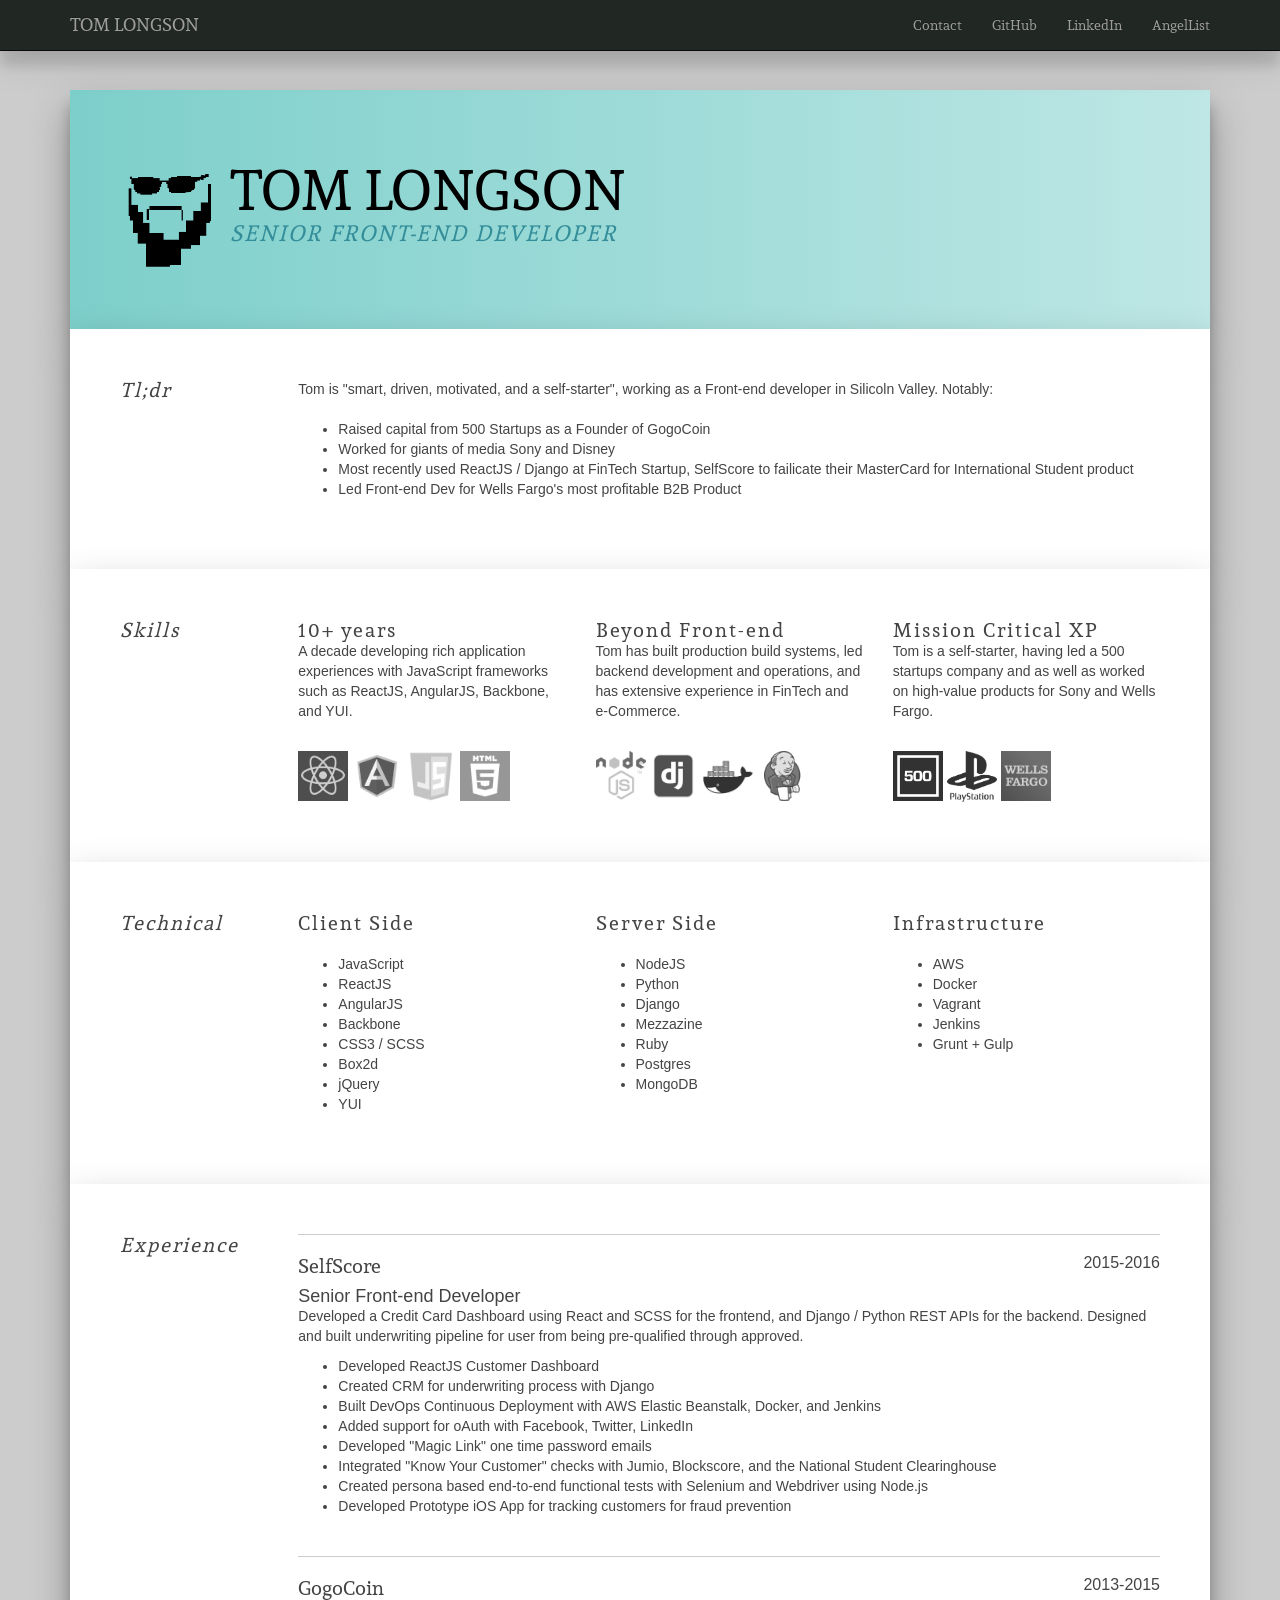
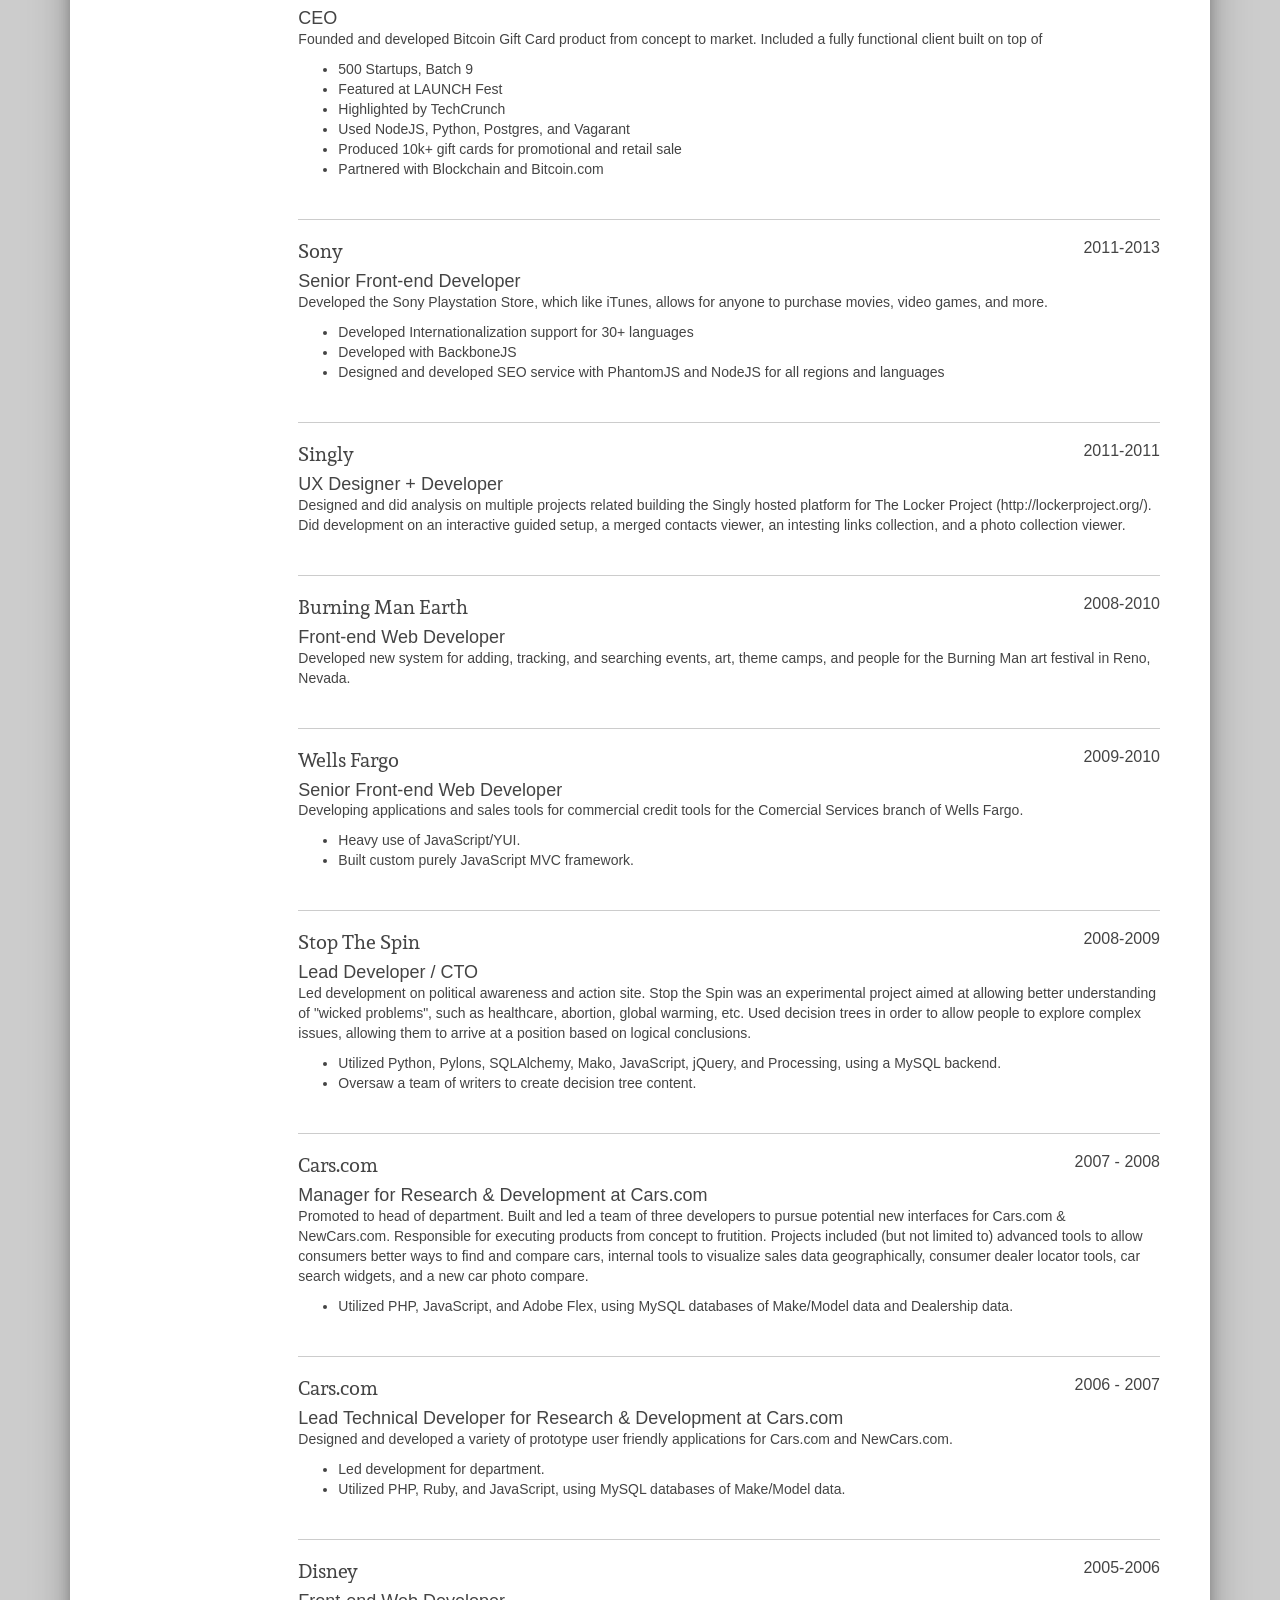
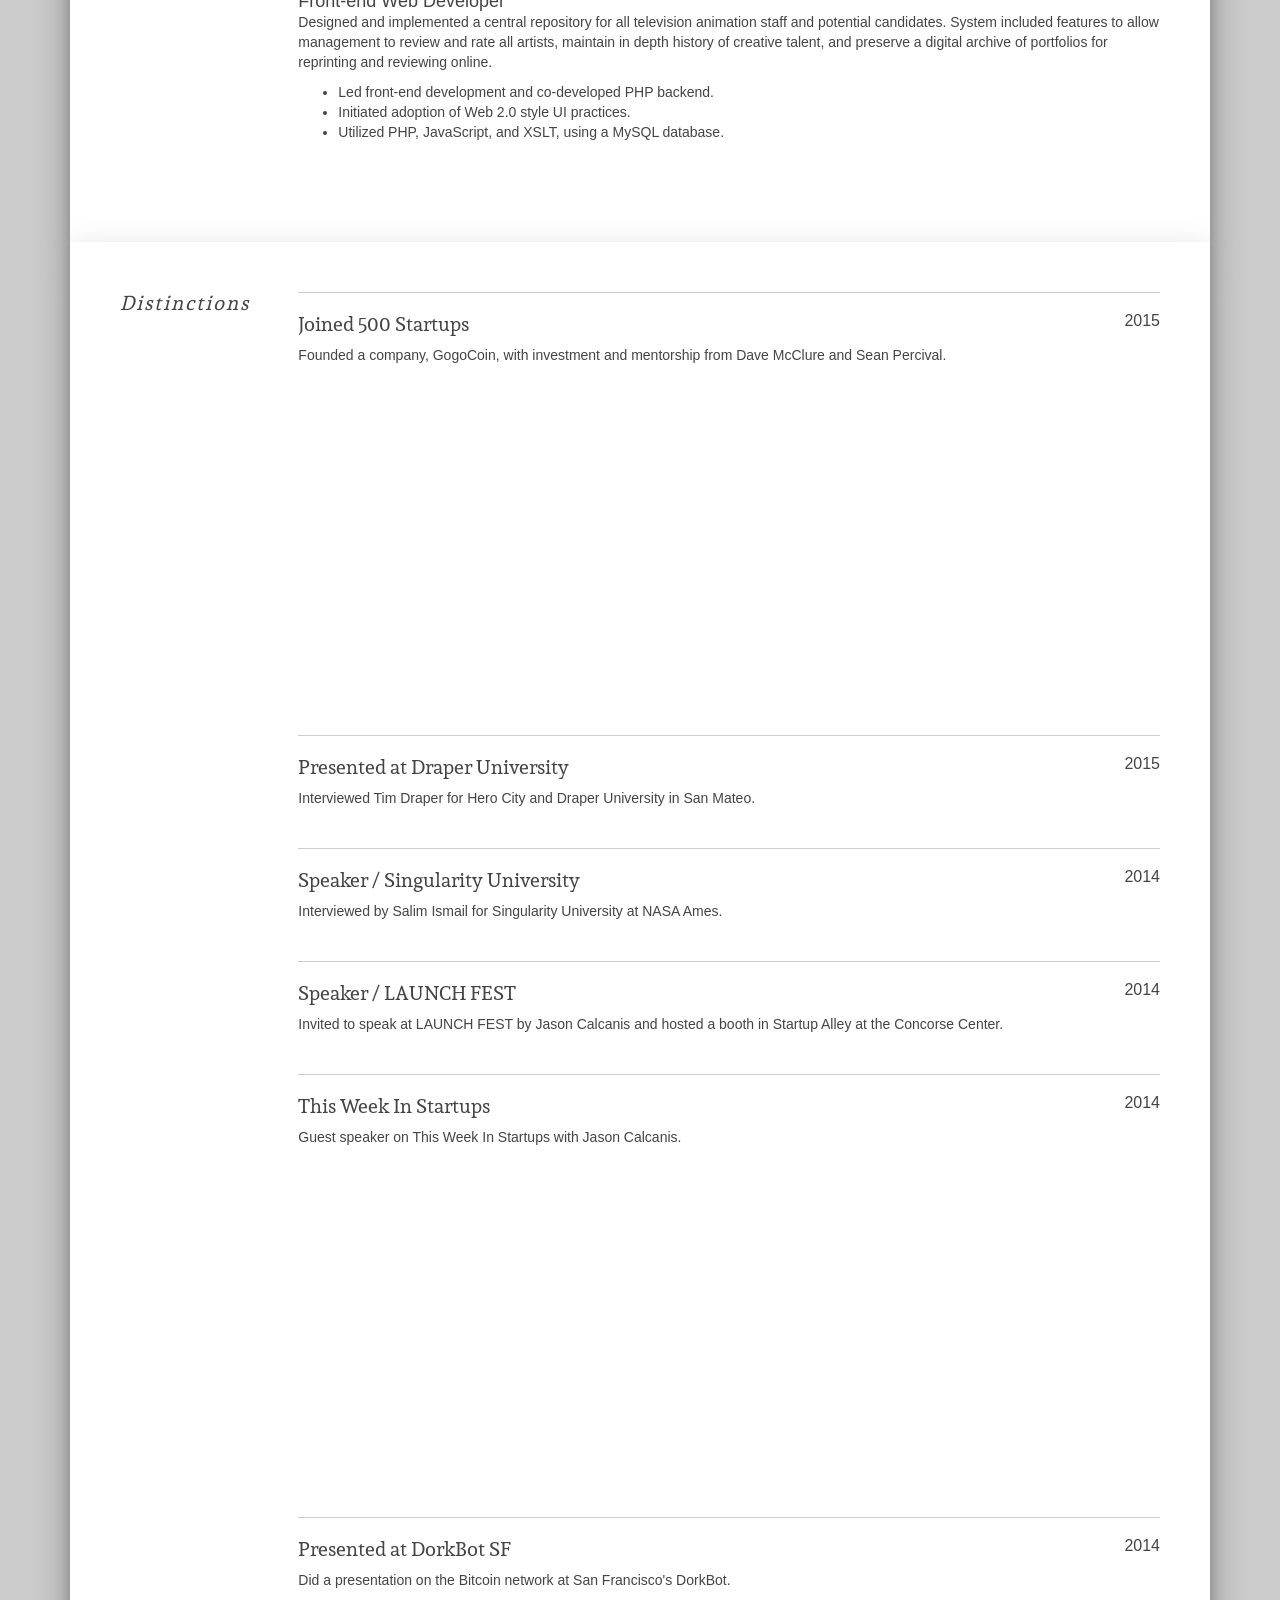
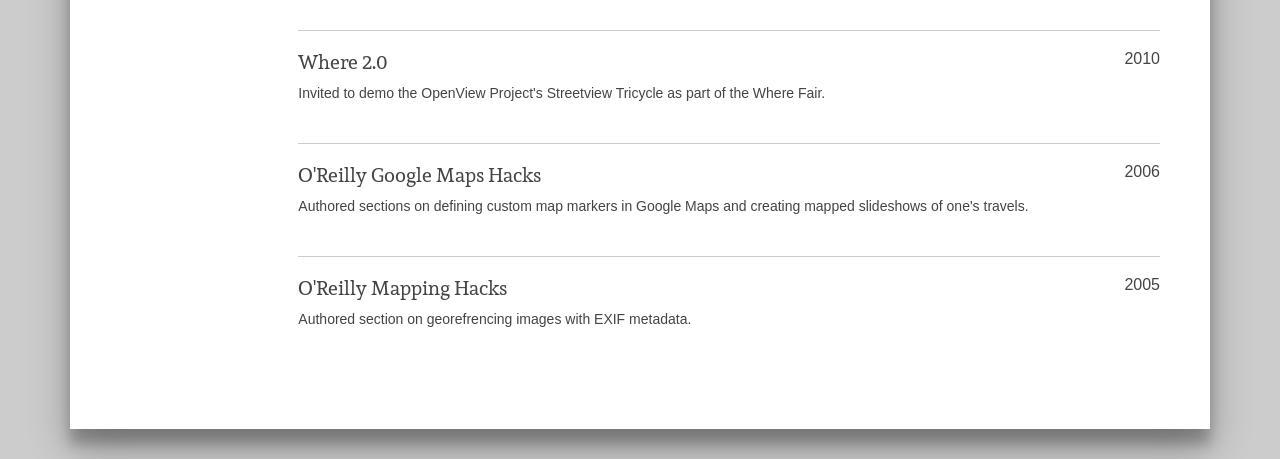
==== index.html @ 59b2786d "Adding beard." ====
<!doctype html>
<!--[if lt IE 7]>      <html class="no-js lt-ie9 lt-ie8 lt-ie7" lang=""> <![endif]-->
<!--[if IE 7]>         <html class="no-js lt-ie9 lt-ie8" lang=""> <![endif]-->
<!--[if IE 8]>         <html class="no-js lt-ie9" lang=""> <![endif]-->
<!--[if gt IE 8]><!--> <html class="no-js" lang=""> <!--<![endif]-->
    <head>
        <meta charset="utf-8">
        <meta http-equiv="X-UA-Compatible" content="IE=edge,chrome=1">
        <title></title>
        <meta name="description" content="">
        <meta name="viewport" content="width=device-width, initial-scale=1">
        <link rel="apple-touch-icon" href="apple-touch-icon.png">

        <link rel="stylesheet" href="css/bootstrap.min.css">
        <style>
            body {
                padding-top: 50px;
                padding-bottom: 20px;
            }
        </style>
        <link rel="stylesheet" href="css/bootstrap-theme.min.css">
        <link rel="stylesheet" href="css/main.css">
        <link href='https://fonts.googleapis.com/css?family=Nunito:400,300,700' rel='stylesheet' type='text/css'>
        <link href='https://fonts.googleapis.com/css?family=Sura:400,700' rel='stylesheet' type='text/css'>

        <script src="js/vendor/modernizr-2.8.3-respond-1.4.2.min.js"></script>
    </head>
    <body>
        <!--[if lt IE 8]>
            <p class="browserupgrade">You are using an <strong>outdated</strong> browser. Please <a href="http://browsehappy.com/">upgrade your browser</a> to improve your experience.</p>
        <![endif]-->
    <nav class="navbar navbar-inverse navbar-fixed-top" role="navigation">
      <div class="container">
        <div class="navbar-header">
          <button type="button" class="navbar-toggle collapsed" data-toggle="collapse" data-target="#navbar" aria-expanded="false" aria-controls="navbar">
            <span class="sr-only">Toggle navigation</span>
            <span class="icon-bar"></span>
            <span class="icon-bar"></span>
            <span class="icon-bar"></span>
          </button>
          <a class="navbar-brand" href="#">TOM LONGSON</a>
        </div>
        <div id="navbar" class="navbar-collapse collapse">
          <ul class="nav navbar-nav navbar-right">
        <li><a href="mailto:tomlong@gmail.com">Contact</a></li>
                <li><a href="https://github.com/nym">GitHub</a></li>
        <li><a href="https://www.linkedin.com/in/tomlongson">LinkedIn</a></li>

        <li><a href="https://angel.co/tom-longson">AngelList</a></li>

      </ul>
        </div><!--/.navbar-collapse -->
      </div>
    </nav>

    <div class="container">
      <!-- Example row of columns -->
      <div class="card">
        <div class="card-content">
          <div class="card-header">
            <div class="row">
              <div class="col-md-10">
                              <img src="img/beard.png" style="float: left; margin-left: -10px;width: 120px;" />

                <h1>Tom Longson</h1>
                <h2>Senior Front-end Developer</h2>
              </div>
            </div>
          </div> <!-- end card header -->
          <div class="card-body">
            <section>
            <div class="row">
              <div class="col-md-2">
                <h2>Tl;dr</h2>
              </div>

              <div class="col-md-10">
                Tom is "smart, driven, motivated, and a self-starter", working as a Front-end developer in Silicoln Valley. Notably:
                <br/><br/>
                <ul>
                  <li>Raised capital from 500 Startups as a Founder of GogoCoin</li>
                  <li>Worked for giants of media Sony and Disney</li>
                  <li>Most recently used ReactJS / Django at FinTech Startup, SelfScore to failicate their MasterCard for International Student product</li>
                  <li>Led Front-end Dev for Wells Fargo's most profitable B2B Product</li>
                </ul>
              </div>
            </div>
            </section>
            <section>
              <div class="row">
                <div class="col-md-2">
                  <h2>Skills</h2>
                </div>
                <div class="col-md-10">
                  <div class="row">
                    <div class="col-md-4">
                      <h2>10+ years</h2>
                      <p>A decade developing rich application experiences with JavaScript frameworks such as ReactJS, AngularJS, Backbone, and YUI.</p>
                      <br/>
                      <img class="icon" src="img/reactjs.png" />
                      <img class="icon" src="img/angularjs.png" />
                      <img class="icon" src="img/js.png" />
                      <img class="icon" src="img/html.png" />

                    </div>
                    <div class="col-md-4">
                      <h2>Beyond Front-end</h2>
                      <p>Tom has built production build systems, led backend development and operations, and has extensive experience in FinTech and e-Commerce.</p>
                      <br/>
                      <img class="icon" src="img/node.png" />
                      <img class="icon" src="img/django.png" />
                      <img class="icon" src="img/docker.png" />
                      <img class="icon" src="img/jenkins.png" />

                    </div>
                    <div class="col-md-4">
                      <h2>Mission Critical XP</h2>
                      <p>Tom is a self-starter, having led a 500 startups company and as well as worked on high-value products for Sony and Wells Fargo.</p>
                      <br/>
                      <img class="icon" src="img/500.png" />
                      <img class="icon" src="img/sony.png" />
                      <img class="icon" src="img/wellsfargo.gif" />

                    </div>
                  </div>
                </div>
              </div>
            </section>

            <section>
              <div class="row">
                <div class="col-md-2">
                  <h2>Technical</h2>
                </div>
                <div class="col-md-10">
                  <div class="row">
                    <div class="col-md-4">
                      <h2>Client Side</h2>
                      <br/>
                      <ul>
                      <li>JavaScript</li>
                      <li>ReactJS</li>
                      <li>AngularJS</li>
                      <li>Backbone</li>
                      <li>CSS3 / SCSS</li>
                      <li>Box2d</li>
                      <li>jQuery</li>
                      <li>YUI</li>
                      </ul>
                    </div>
                    <div class="col-md-4">
                      <h2>Server Side</h2>
                      <br/>
                      <ul>
                      <li>NodeJS</li>
                      <li>Python</li>
                      <li>Django</li>
                      <li>Mezzazine</li>
                      <li>Ruby</li>
                      <li>Postgres</li>
                      <li>MongoDB</li>
                      </ul>
                    </div>
                    <div class="col-md-4">
                      <h2>Infrastructure</h2>
                      <br/>
                      <ul>
                      <li>AWS</li>
                      <li>Docker</li>
                      <li>Vagrant</li>
                      <li>Jenkins</li>
                      <li>Grunt + Gulp</li>
                      </ul>


                    </div>
                  </div>
                </div>
              </div>
            </section>

            <section>
              <div class="row">
                <div class="col-md-2">
                  <h2>Experience</h2>
                </div>
                <div class="col-md-10">
                  <div class="job">
                      <h4>2015-2016</h4>
                      <h2>SelfScore</h2>
                      <h3>Senior Front-end Developer</h3>
                      <p>Developed a Credit Card Dashboard using React and SCSS for the frontend, and Django / Python REST APIs for the backend. Designed and built underwriting pipeline for user from being pre-qualified through approved.</p>
                      <ul class="highlights"> 
                        <li>Developed ReactJS Customer Dashboard</li> 
                        <li>Created CRM for underwriting process with Django</li>
                        <li>Built DevOps Continuous Deployment with AWS Elastic Beanstalk, Docker, and Jenkins</li>
                        <li>Added support for oAuth with Facebook, Twitter, LinkedIn</li>
                        <li>Developed "Magic Link" one time password emails</li>
                        <li>Integrated "Know Your Customer" checks with Jumio, Blockscore, and the National Student Clearinghouse</li>
                        <li>Created persona based end-to-end functional tests with Selenium and Webdriver using Node.js</li>
                        <li>Developed Prototype iOS App for tracking customers for fraud prevention</li>
                      </ul> 

                    </div>
                   <div class="job">
                      <h4>2013-2015</h4>
                      <h2>GogoCoin</h2>
                      <h3>CEO</h3>
                      <p>Founded and developed Bitcoin Gift Card product from concept to market. Included a fully functional client built on top of </p>
                      <ul class="highlights"> 
                        <li>500 Startups, Batch 9</li> 
                        <li>Featured at LAUNCH Fest</li>
                        <li>Highlighted by TechCrunch</li>
                        <li>Used NodeJS, Python, Postgres, and Vagarant</li>
                        <li>Produced 10k+ gift cards for promotional and retail sale</li>
                        <li>Partnered with Blockchain and Bitcoin.com
                      </ul>
                    </div>
                    <div class="job">
                      <h4>2011-2013</h4>
                      <h2>Sony</h2>
                      <h3>Senior Front-end Developer</h3>
                      <p>Developed the Sony Playstation Store, which like iTunes, allows for anyone to purchase movies, video games, and more.</p>
                      <ul class="highlights"> 
                        <li>Developed Internationalization support for 30+ languages</li> 
                        <li>Developed with BackboneJS</li>
                        <li>Designed and developed SEO service with PhantomJS and NodeJS for all regions and languages</li>
                      </ul>
                    </div>
                    <div class="job">
                      <h4>2011-2011</h4>
                      <h2>Singly</h2>
                      <h3>UX Designer + Developer</h3>
                      <p>Designed and did analysis on multiple projects related building the Singly hosted platform for The Locker Project (http://lockerproject.org/). Did development on an interactive guided setup, a merged contacts viewer, an intesting links collection, and a photo collection viewer.</p>
                    </div>

                    <div class="job">
                      <h4>2008-2010</h4>
                      <h2>Burning Man Earth</h2>
                      <h3>Front-end Web Developer</h3>
                      <p>Developed new system for adding, tracking, and searching events, art, theme camps, and people for the Burning Man art festival in Reno, Nevada.</p>
                    </div>
                    
                    <div class="job"> 
                      <h4>2009-2010</h4> 
                      <h2>Wells Fargo</h2> 
                      <h3>Senior Front-end Web Developer</h3> 
                      <p>Developing applications and sales tools for commercial credit tools for the Comercial Services branch of Wells Fargo.</p> 
                      <ul class="highlights"> 
                        <li>Heavy use of JavaScript/YUI.</li> 
                        <li>Built custom purely JavaScript MVC framework.</li> 
                      </ul> 
                    </div> 
                    
                    <div class="job"> 
                      <h4>2008-2009</h4> 
                      <h2>Stop The Spin</h2> 
                      <h3>Lead Developer / CTO</h3> 
                      <p>Led development on political awareness and action site. Stop the Spin was an experimental project aimed at allowing better understanding of "wicked problems", such as healthcare, abortion, global warming, etc. Used decision trees in order to allow people to explore complex issues, allowing them to arrive at a position based on logical conclusions.</p> 
                      <ul class="highlights"> 
                        <li>Utilized Python, Pylons, SQLAlchemy, Mako, JavaScript, jQuery, and Processing, using a MySQL backend.</li> 
                        <li>Oversaw a team of writers to create decision tree content.</li> 
                      </ul> 
                    </div> 
                    
                    <div class="job"> 
                      <h4>2007 - 2008</h4> 
                      <h2>Cars.com</h2> 
                      <h3>Manager for Research & Development at Cars.com</h3> 
                      <p>Promoted to head of department. Built and led a team of three developers to pursue potential new interfaces for Cars.com & NewCars.com. Responsible for executing products from concept to frutition. Projects included (but not limited to) advanced tools to allow consumers better ways to find and compare cars, internal tools to visualize sales data geographically, consumer dealer locator tools, car search widgets, and a new car photo compare.</p> 
                      <ul class="highlights"> 
                        <li>Utilized PHP, JavaScript, and Adobe Flex, using MySQL databases of Make/Model data and Dealership data.
                      </ul> 
                    </div> 
                    
                    <div class="job"> 
                      <h4>2006 - 2007</h4> 
                      <h2>Cars.com</h2> 
                      <h3>Lead Technical Developer for Research & Development at Cars.com</h3> 
                      <p>Designed and developed a variety of prototype user friendly applications for Cars.com and NewCars.com.</p> 
                      <ul class="highlights"> 
                        <li>Led development for department.</li> 
                        <li>Utilized PHP, Ruby, and JavaScript, using MySQL databases of Make/Model data.</li> 
                      </ul> 
                    </div> 
                    
                    <div class="job">
                      <h4>2005-2006</h4> 
                      <h2>Disney</h2> 
                      <h3>Front-end Web Developer</h3> 
                      <p>Designed and implemented a central repository for all television animation staff and potential candidates. System included features to allow management to review and rate all artists, maintain in depth history of creative talent, and preserve a digital archive of portfolios for reprinting and reviewing online.</p> 
                      <ul class="highlights"> 
                        <li>Led front-end development and co-developed PHP backend.</li> 
                        <li>Initiated adoption of Web 2.0 style UI practices.</li> 
                        <li>Utilized PHP, JavaScript, and XSLT, using a MySQL database.</li> 
                      </ul> 
                    </div>

                </div>
              </div>
            </section>


            <section style="display:none;">
            <div class="row">
              <div class="col-md-4">
                <h2>Heading</h2>
                <p>Donec id elit non mi porta gravida at eget metus. Fusce dapibus, tellus ac cursus commodo, tortor mauris condimentum nibh, ut fermentum massa justo sit amet risus. Etiam porta sem malesuada magna mollis euismod. Donec sed odio dui. </p>
                <p><a class="btn btn-default" href="#" role="button">View details &raquo;</a></p>
              </div>
              <div class="col-md-4">
                <h2>Heading</h2>
                <p>Donec id elit non mi porta gravida at eget metus. Fusce dapibus, tellus ac cursus commodo, tortor mauris condimentum nibh, ut fermentum massa justo sit amet risus. Etiam porta sem malesuada magna mollis euismod. Donec sed odio dui. </p>
                <p><a class="btn btn-default" href="#" role="button">View details &raquo;</a></p>
              </div>
              <div class="col-md-4">
                <h2>Heading</h2>
                <p>Donec sed odio dui. Cras justo odio, dapibus ac facilisis in, egestas eget quam. Vestibulum id ligula porta felis euismod semper. Fusce dapibus, tellus ac cursus commodo, tortor mauris condimentum nibh, ut fermentum massa justo sit amet risus.</p>
                <p><a class="btn btn-default" href="#" role="button">View details &raquo;</a></p>
              </div>
            </div>
            </section>
            <section>

              <div class="row">
                <div class="col-md-2">
                  <h2>Distinctions</h2>
                </div>
                <div class="col-md-10">
                  <div class="distinction"> 
                    <h4>2015</h4> 
                    <h2>Joined 500 Startups</h2> 
                    <p>Founded a company, GogoCoin, with investment and mentorship from Dave McClure and Sean Percival.</p>
                    <iframe width="560" height="315" src="https://www.youtube.com/embed/N4VRHF3mOss" frameborder="0" allowfullscreen></iframe>
                  </div> 

                  <div class="distinction"> 
                    <h4>2015</h4> 
                    <h2>Presented at Draper University</h2> 
                    <p>Interviewed Tim Draper for Hero City and Draper University in San Mateo.</p> 
                  </div> 

                  <div class="distinction"> 
                    <h4>2014</h4> 
                    <h2>Speaker / Singularity University</h2> 
                    <p>Interviewed by Salim Ismail for Singularity University at NASA Ames.</p> 
                  </div> 

                  <div class="distinction"> 
                    <h4>2014</h4> 
                    <h2>Speaker / LAUNCH FEST</h2> 
                    <p>Invited to speak at LAUNCH FEST by Jason Calcanis and hosted a booth in Startup Alley at the Concorse Center.</p> 
                  </div> 
                  
                  <div class="distinction"> 
                    <h4>2014</h4> 
                    <h2>This Week In Startups</h2> 
                    <p>Guest speaker on This Week In Startups with Jason Calcanis.</p> 
                    <iframe width="560" height="315" src="https://www.youtube.com/embed/6mEjPW27ZFE" frameborder="0" allowfullscreen></iframe>
                  </div> 
                  
                  <div class="distinction"> 
                    <h4>2014</h4> 
                    <h2>Presented at DorkBot SF</h2> 
                    <p>Did a presentation on the Bitcoin network at San Francisco's DorkBot.</p> 
                  </div> 

                  <div class="distinction"> 
                    <h4>2010</h4> 
                    <h2>Where 2.0</h2> 
                    <p>Invited to demo the OpenView Project's Streetview Tricycle as part of the Where Fair.</p> 
                  </div> 

                  <div class="distinction"> 
                    <h4>2006</h4> 
                    <h2>O'Reilly Google Maps Hacks</h2> 
                    <p>Authored sections on defining custom map markers in Google Maps and creating mapped slideshows of one's travels.</p> 
                  </div> 
                  <div class="distinction"> 
                    <h4>2005</h4> 
                    <h2>O'Reilly Mapping Hacks</h2> 
                    <p>Authored section on georefrencing images with EXIF metadata.</p> 
                  </div>
                </div>
              </div>

            </section>
          </div>

          <div class="card-footer">
            <p></p>
          </div> <!-- /card-footer -->
        </div>
      </div> <!-- /card -->
    </div> <!-- /container -->        <script src="//ajax.googleapis.com/ajax/libs/jquery/1.11.2/jquery.min.js"></script>
        <script>window.jQuery || document.write('<script src="js/vendor/jquery-1.11.2.min.js"><\/script>')</script>

        <script src="js/vendor/bootstrap.min.js"></script>

        <script src="js/main.js"></script>

        <!-- Google Analytics: change UA-XXXXX-X to be your site's ID. -->
        <script>
            (function(b,o,i,l,e,r){b.GoogleAnalyticsObject=l;b[l]||(b[l]=
            function(){(b[l].q=b[l].q||[]).push(arguments)});b[l].l=+new Date;
            e=o.createElement(i);r=o.getElementsByTagName(i)[0];
            e.src='//www.google-analytics.com/analytics.js';
            r.parentNode.insertBefore(e,r)}(window,document,'script','ga'));
            ga('create','UA-XXXXX-X','auto');ga('send','pageview');
        </script>
    </body>
</html>
---- css/main.css ----
/* ==========================================================================
   Author's custom styles
   ========================================================================== */


body {

background:  #ccc;
color: #444;
}

h2 {
	font-family: Sura;
	font-size: 20px;
	margin: 0; padding: 0;
	letter-spacing: 2px;

}

nav.navbar {
	background: #212723;
	color: white;
	box-shadow: 0 10px 38px rgba(0, 0, 0, 0.10), 0 15px 12px rgba(0, 0, 0, 0.12);
	font-family: Sura;
}

/* Card Base Style */

.card {
	margin-top: 40px;
}

.card {
}

/* Card Header */

.card-header {
		  -webkit-animation: slideInTop 1s ease;
          animation: fadeInBottom 2s ease;

	background: linear-gradient(to right, #7DCFCB, #fff);
	background-size: 200%, 200%;

	border-radius: 0px;
	overflow: hidden;
	box-shadow: 0 19px 38px rgba(0, 0, 0, 0.30), 0 15px 12px rgba(0, 0, 0, 0.22);
	font-family: Sura;
	text-transform: uppercase;
	padding: 50px;
}
.card-header h1 {
    color: #000;
	font-size: 55px;
	margin-bottom: 0px;
	padding: 0;
}
.card-header h2 {
		  -webkit-animation: slideInTop 2.0s ease;
          animation: buttonFadeInUp 2.0s ease;
	color: #348E9A;
	font-size: 22.1px;
	padding: 0;
	margin: 0;
		font-style: italic;

}


/* Card Body */

.card-body {

	-webkit-animation: slideInTop 3s ease;
     animation: fadeInBottom 2.1s ease;

}

.card-footer {
	background: white;
}



/* Resume specific style */
.card-body > section {
		padding: 50px;
		background: white;
	border-radius: 0px;
	overflow: hidden;
	box-shadow: 0 19px 38px rgba(0, 0, 0, 0.30), 0 15px 12px rgba(0, 0, 0, 0.22);
	background: #fff;

	padding-bottom: 60px;
		-webkit-animation: slideInTop 3s ease;
     animation: fadeInBottom 3.2s ease;
}

section .job {
}

section .job, section .distinction {
	margin-bottom: 40px;
}
section .job h2, section .distinction h2{
	font-size: 20px;
	letter-spacing: 0px;
	padding: 0; margin: 0;
	border-top: 1px solid #ccc;
	margin-bottom: 10px;
	padding-top: 20px;
}
section .job h3, section .distinction h3 {
	font-size: 18px;

	padding: 0; margin: 0;

}
section .job h4, section .distinction h4 {
	font-size: 16px;
	padding: 0; margin: 0;
	float: right;
	padding-top: 20px;

}

.col-md-2 h2 {
	font-style: italic;
}

/* Icons */
img.icon {
	opacity: 0.8;
	width: 50px;
	filter:         url(~"data:image/svg+xml;utf8,<svg xmlns=\'http://www.w3.org/2000/svg\'><filter id=\'grayscale\'><feColorMatrix type=\'matrix\' values=\'0.3333 0.3333 0.3333 0 0 0.3333 0.3333 0.3333 0 0 0.3333 0.3333 0.3333 0 0 0 0 0 1 0\'/></filter></svg>#grayscale");
    -webkit-filter: grayscale(100%);
    -moz-filter:    grayscale(100%);
    -ms-filter:     grayscale(100%);
    -o-filter:      grayscale(100%);
    filter: gray; 
}

img.icon:hover {
    filter: none;
    -webkit-filter: grayscale(0%);
    -moz-filter:    grayscale(0%);
    -ms-filter:     grayscale(0%);
    -o-filter:      grayscale(0%);
}


/* Keyframes */
@-webkit-keyframes card {
  0% {

  	  -webkit-transform-style:preserve-3d;
          transform-style:preserve-3d;
  -webkit-transform: rotateX(10deg) ;
          transform: rotateX(10deg) ;
  }
  100% {
  	  	  -webkit-transform-style:preserve-3d;
          transform-style:preserve-3d;
  -webkit-transform: rotateX(-0deg) rotateY(0deg);
          transform: rotateX(-0deg) rotateY(0deg) );

  }
}
@keyframes card {
  0% {

  	  -webkit-transform-style:preserve-3d;
          transform-style:preserve-3d;
  -webkit-transform: rotateX(-10deg) rotateY(-10deg);
          transform: rotateX(-10deg) rotateY(-10deg);
  }
  100% {

  	  	  -webkit-transform-style:preserve-3d;
          transform-style:preserve-3d;
  -webkit-transform: rotateX(0deg);
          transform: rotateX(0deg);

  }
}
@-webkit-keyframes ripple {
  0% {
    display: block;
    -webkit-transform: scale(0);
            transform: scale(0);
    opacity: 1;
  }
  50% {
    opacity: 1;
  }
  100% {
    -webkit-transform: scale(50);
            transform: scale(50);
    opacity: 0;
  }
}
@keyframes ripple {
  0% {
    display: block;
    -webkit-transform: scale(0);
            transform: scale(0);
    opacity: 1;
  }
  50% {
    opacity: 1;
  }
  100% {
    -webkit-transform: scale(50);
            transform: scale(50);
    opacity: 0;
  }
}
@-webkit-keyframes spinIn {
  0% {
    opacity: 0;
    -webkit-transform: rotate(90deg);
            transform: rotate(90deg);

  }
  66% {
    opacity: 0;
    -webkit-transform: rotate(90deg);
            transform: rotate(90deg);
  }
  90% {
    -webkit-transform: rotate(0deg);
            transform: rotate(0deg);
  }
}
@keyframes spinIn {
  0% {
    opacity: 0;
    -webkit-transform: rotate(90deg);
            transform: rotate(90deg);
  }
  66% {
    opacity: 0;
    -webkit-transform: rotate(90deg);
            transform: rotate(90deg);
  }
  90% {
    -webkit-transform: rotate(0deg);
            transform: rotate(0deg);
  }
}
@-webkit-keyframes scaleIn {
  0% {
    -webkit-transform: scale(0);
            transform: scale(0);
  }
  75% {
    -webkit-transform: scale(0);
            transform: scale(0);
  }
}
@keyframes scaleIn {
  0% {
    -webkit-transform: scale(0);
            transform: scale(0);
  }
  75% {
    -webkit-transform: scale(0);
            transform: scale(0);
  }
}
@-webkit-keyframes slideInTop {
  0% {
    top: -200px;
    opacity: 0;
  }
  66% {
    top: -200px;
    opacity: 0;
  }
  100% {
    top: 0;
  }
}
@keyframes slideInTop {
  0% {
    top: -200px;
    opacity: 0;
  }
  66% {
    top: -200px;
    opacity: 0;
  }
  100% {
    top: 0;
  }
}
@-webkit-keyframes slideInBottom {
  0% {
    bottom: -200px;
    opacity: 0;
  }
  66% {
    bottom: -200px;
    opacity: 0;
  }
  100% {
    bottom: 0;
  }
}
@keyframes slideInBottom {
  0% {
    bottom: -200px;
    opacity: 0;
  }
  66% {
    bottom: -200px;
    opacity: 0;
  }
  100% {
    bottom: 0;
  }
}
@-webkit-keyframes fadeInBottom {
  0% {
    -webkit-transform: translateY(120%);
            transform: translateY(120%);
    opacity: 0;
  }
  60% {
    -webkit-transform: translateY(30%);
            transform: translateY(30%);
    opacity: 0;
  }
}
@keyframes fadeInBottom {
  0% {
    -webkit-transform: translateY(120%);
            transform: translateY(120%);
    opacity: 0;
  }
  60% {
    -webkit-transform: translateY(30%);
            transform: translateY(30%);
    opacity: 0;
  }
}
@-webkit-keyframes fadeInRight {
  0% {
    -webkit-transform: translateX(120%);
            transform: translateX(120%);
    opacity: 0;
  }
  60% {
    -webkit-transform: translateX(30%);
            transform: translateX(30%);
    opacity: 0;
  }
}
@keyframes fadeInRight {
  0% {
    -webkit-transform: translateX(120%);
            transform: translateX(120%);
    opacity: 0;
  }
  60% {
    -webkit-transform: translateX(30%);
            transform: translateX(30%);
    opacity: 0;
  }
}
@-webkit-keyframes buttonFadeInUp {
  0% {
    bottom: 30px;
    opacity: 0;
  }
}
@keyframes buttonFadeInUp {
  0% {
    bottom: 30px;
    opacity: 0;
  }
}



@-webkit-keyframes gradient1 {
    0%{background-position:0% 50%}
    100%{background-position:100% 50%}
}
@-moz-keyframes gradient1 {
    0%{background-position:0% 50%}
    100%{background-position:100% 50%}
}
@keyframes gradient1 { 
    0%{background-position:0% 50%}
    100%{background-position:100% 50%}
}
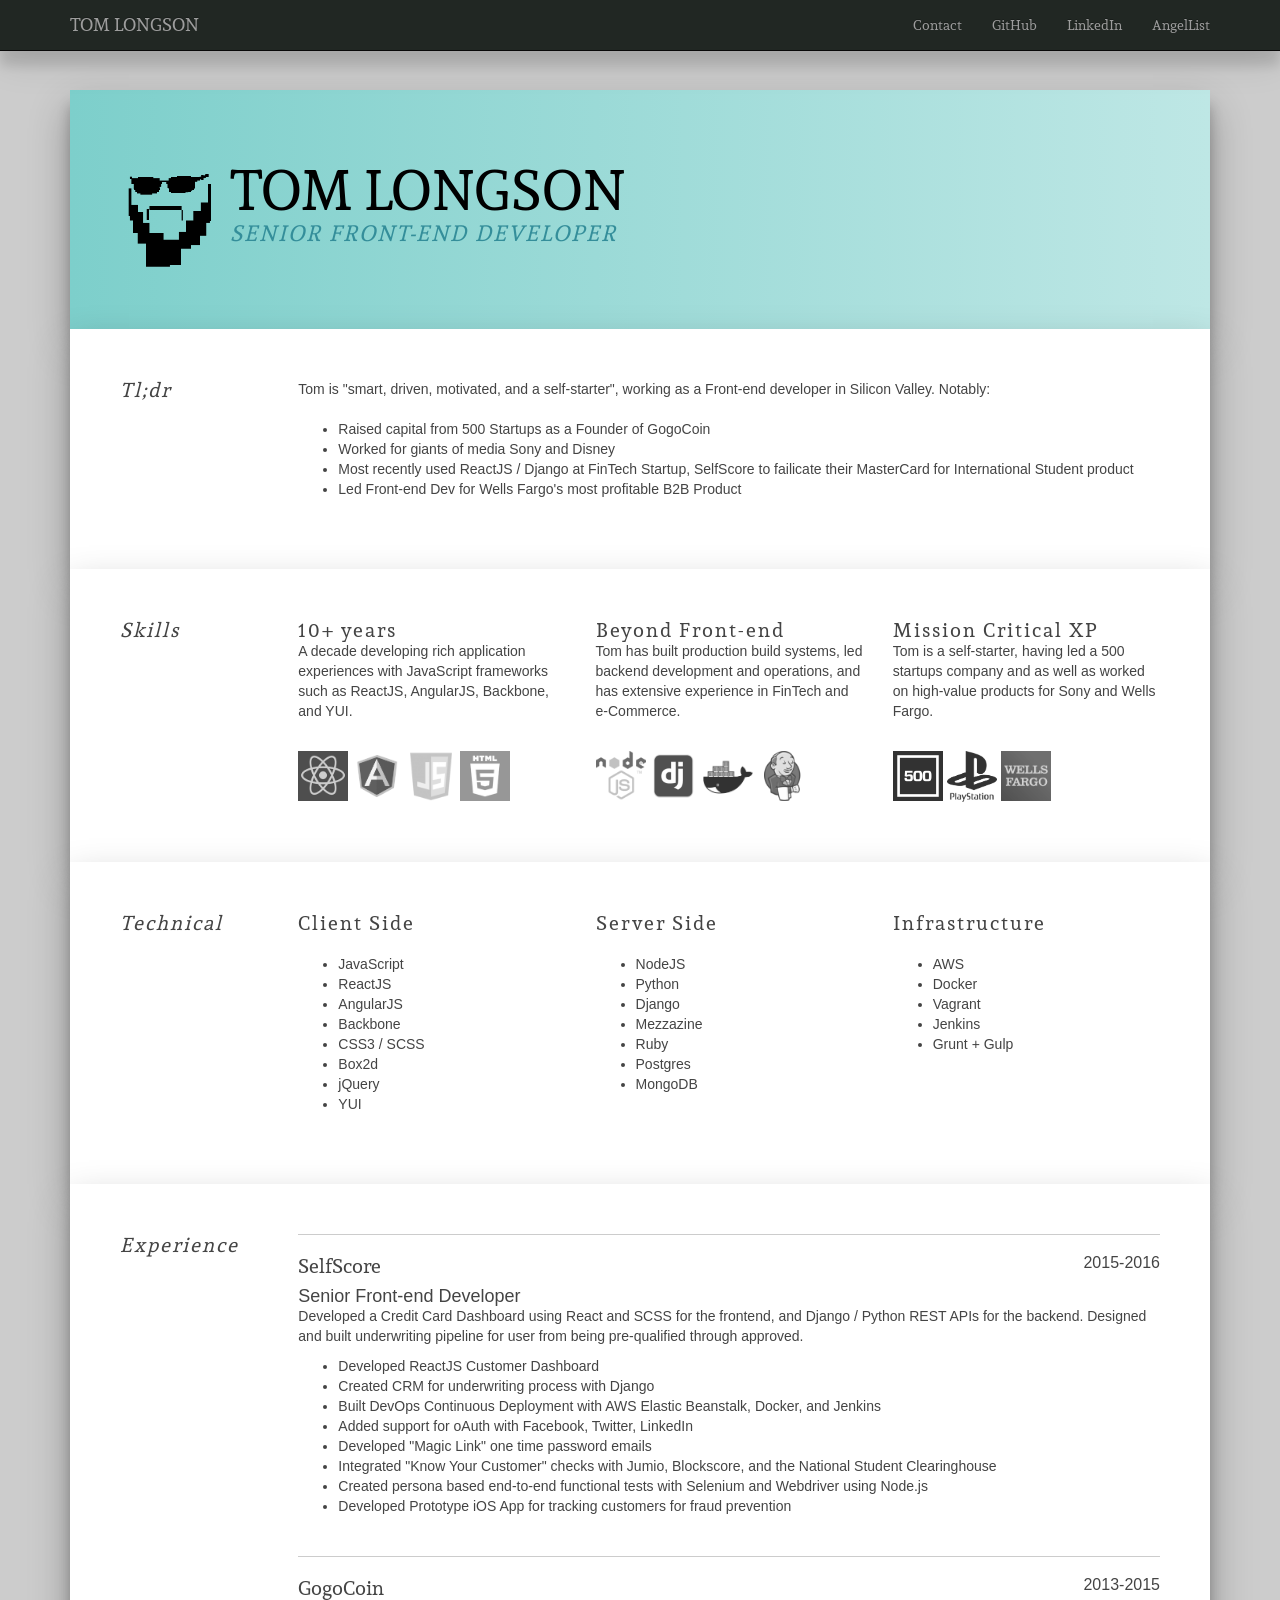
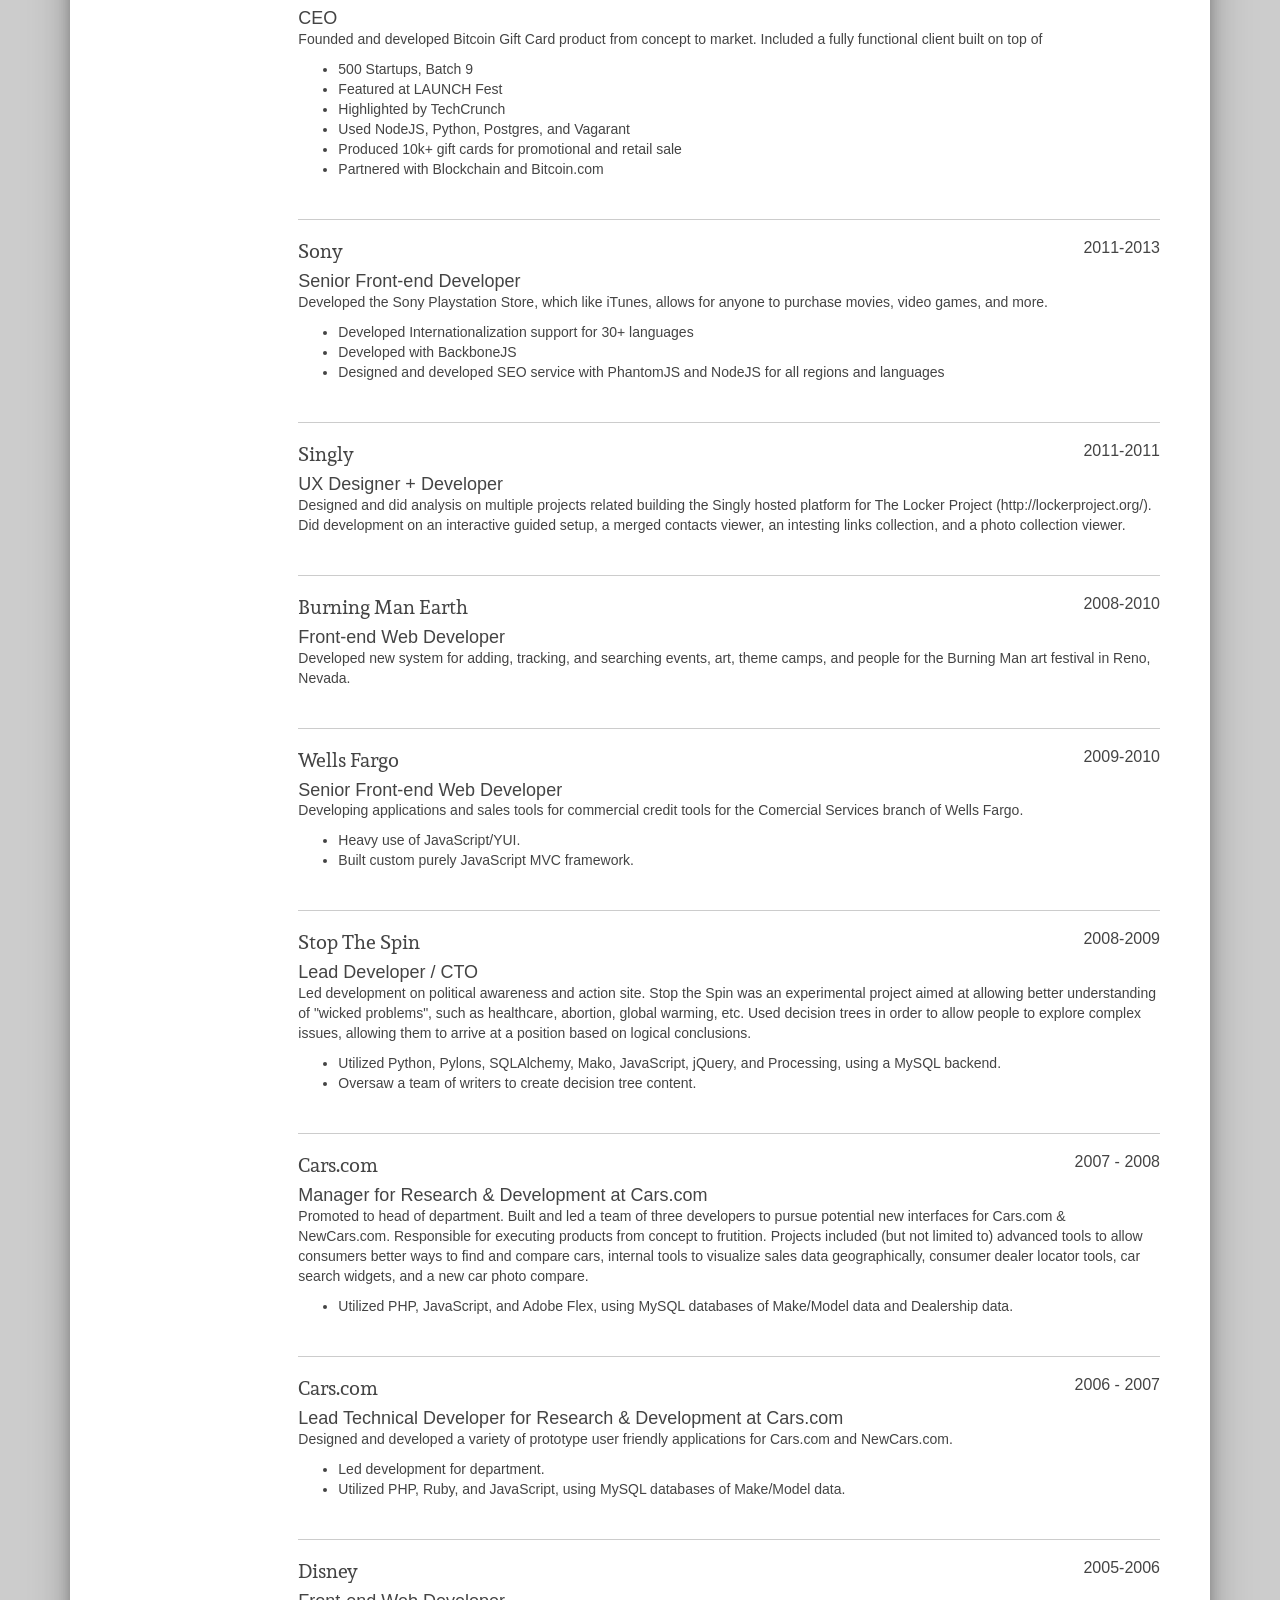
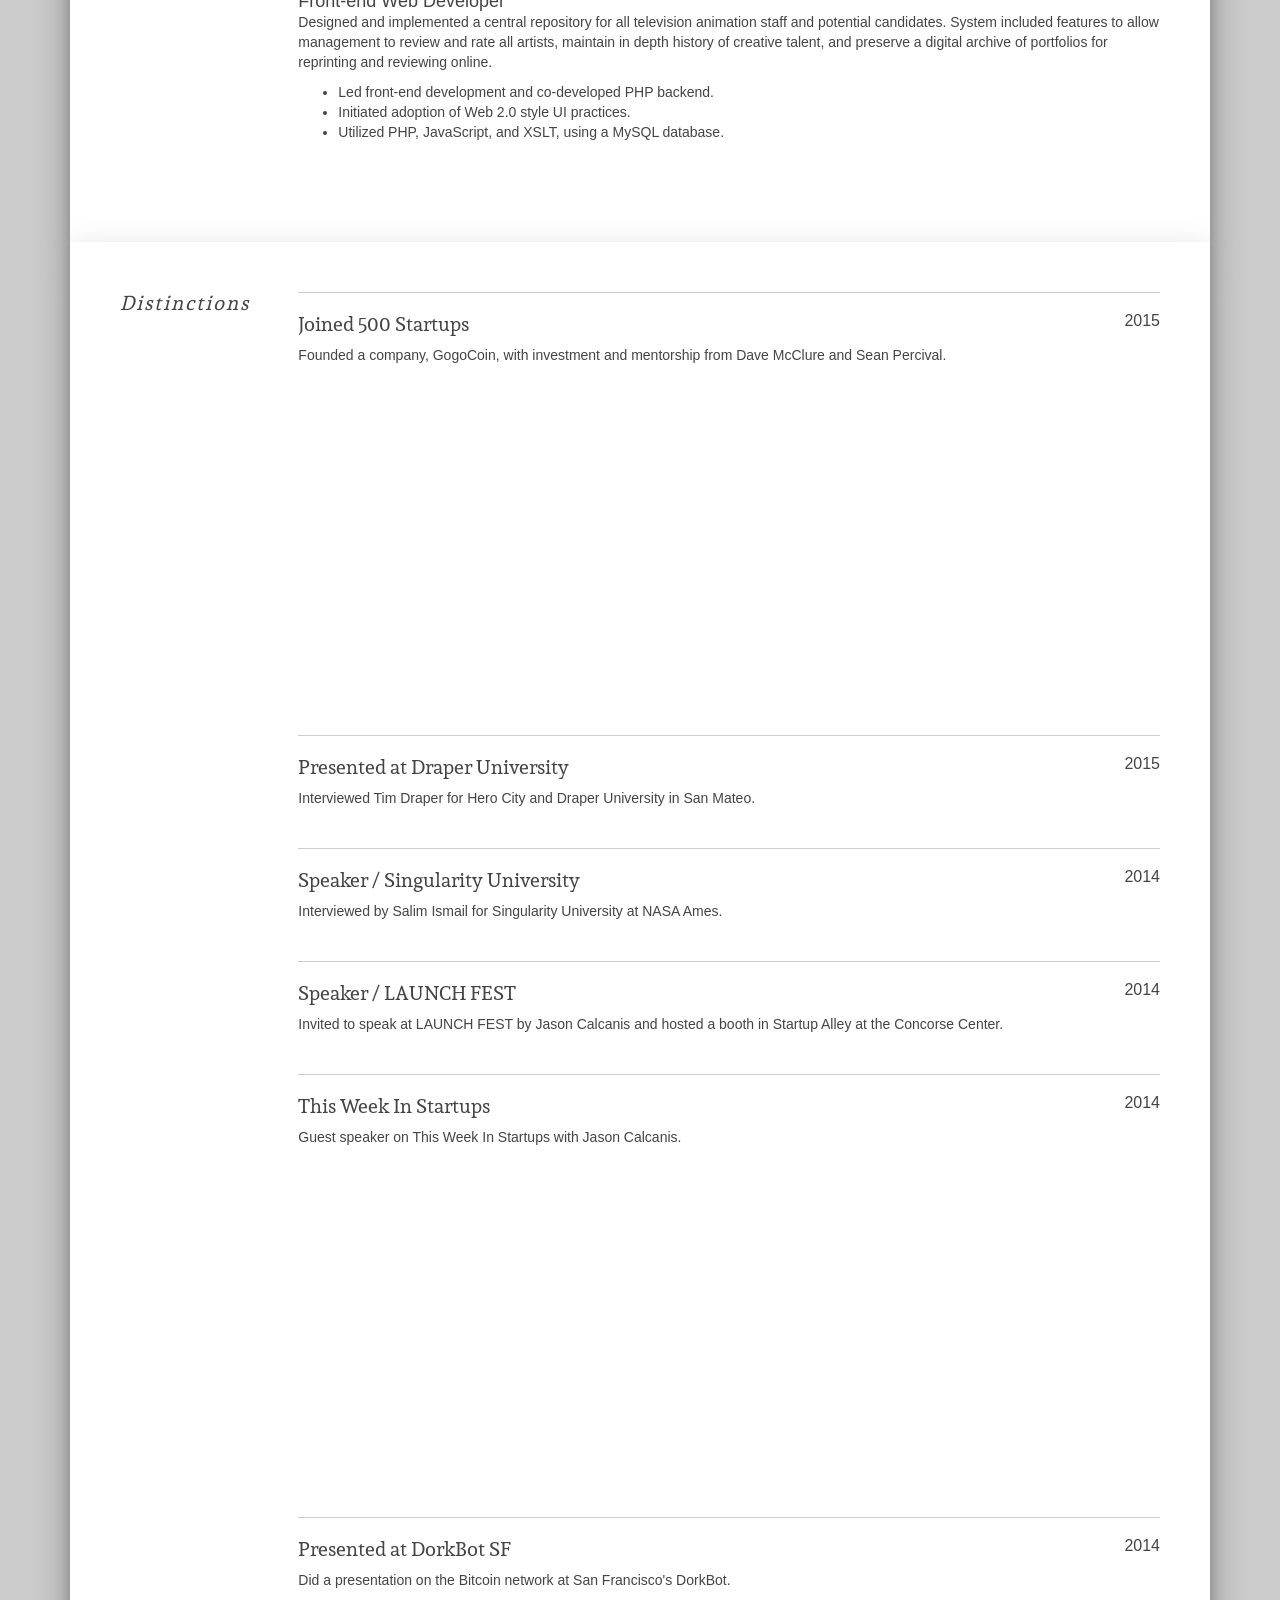
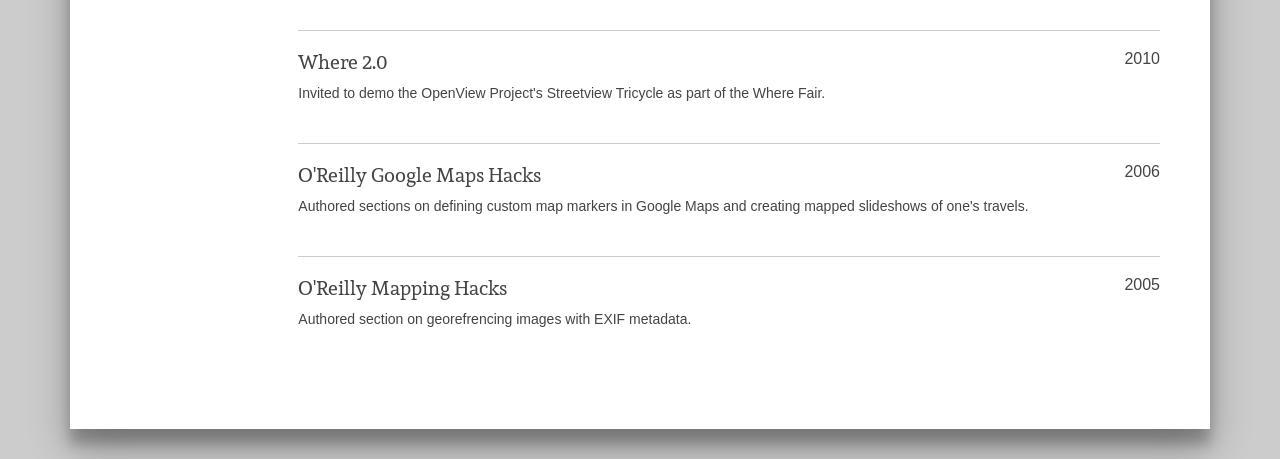
==== commit 22d8bba6: "Mispelling of SV" ====
--- a/index.html
+++ b/index.html
@@ -75,7 +75,7 @@
               </div>
 
               <div class="col-md-10">
-                Tom is "smart, driven, motivated, and a self-starter", working as a Front-end developer in Silicoln Valley. Notably:
+                Tom is "smart, driven, motivated, and a self-starter", working as a Front-end developer in Silicon Valley. Notably:
                 <br/><br/>
                 <ul>
                   <li>Raised capital from 500 Startups as a Founder of GogoCoin</li>
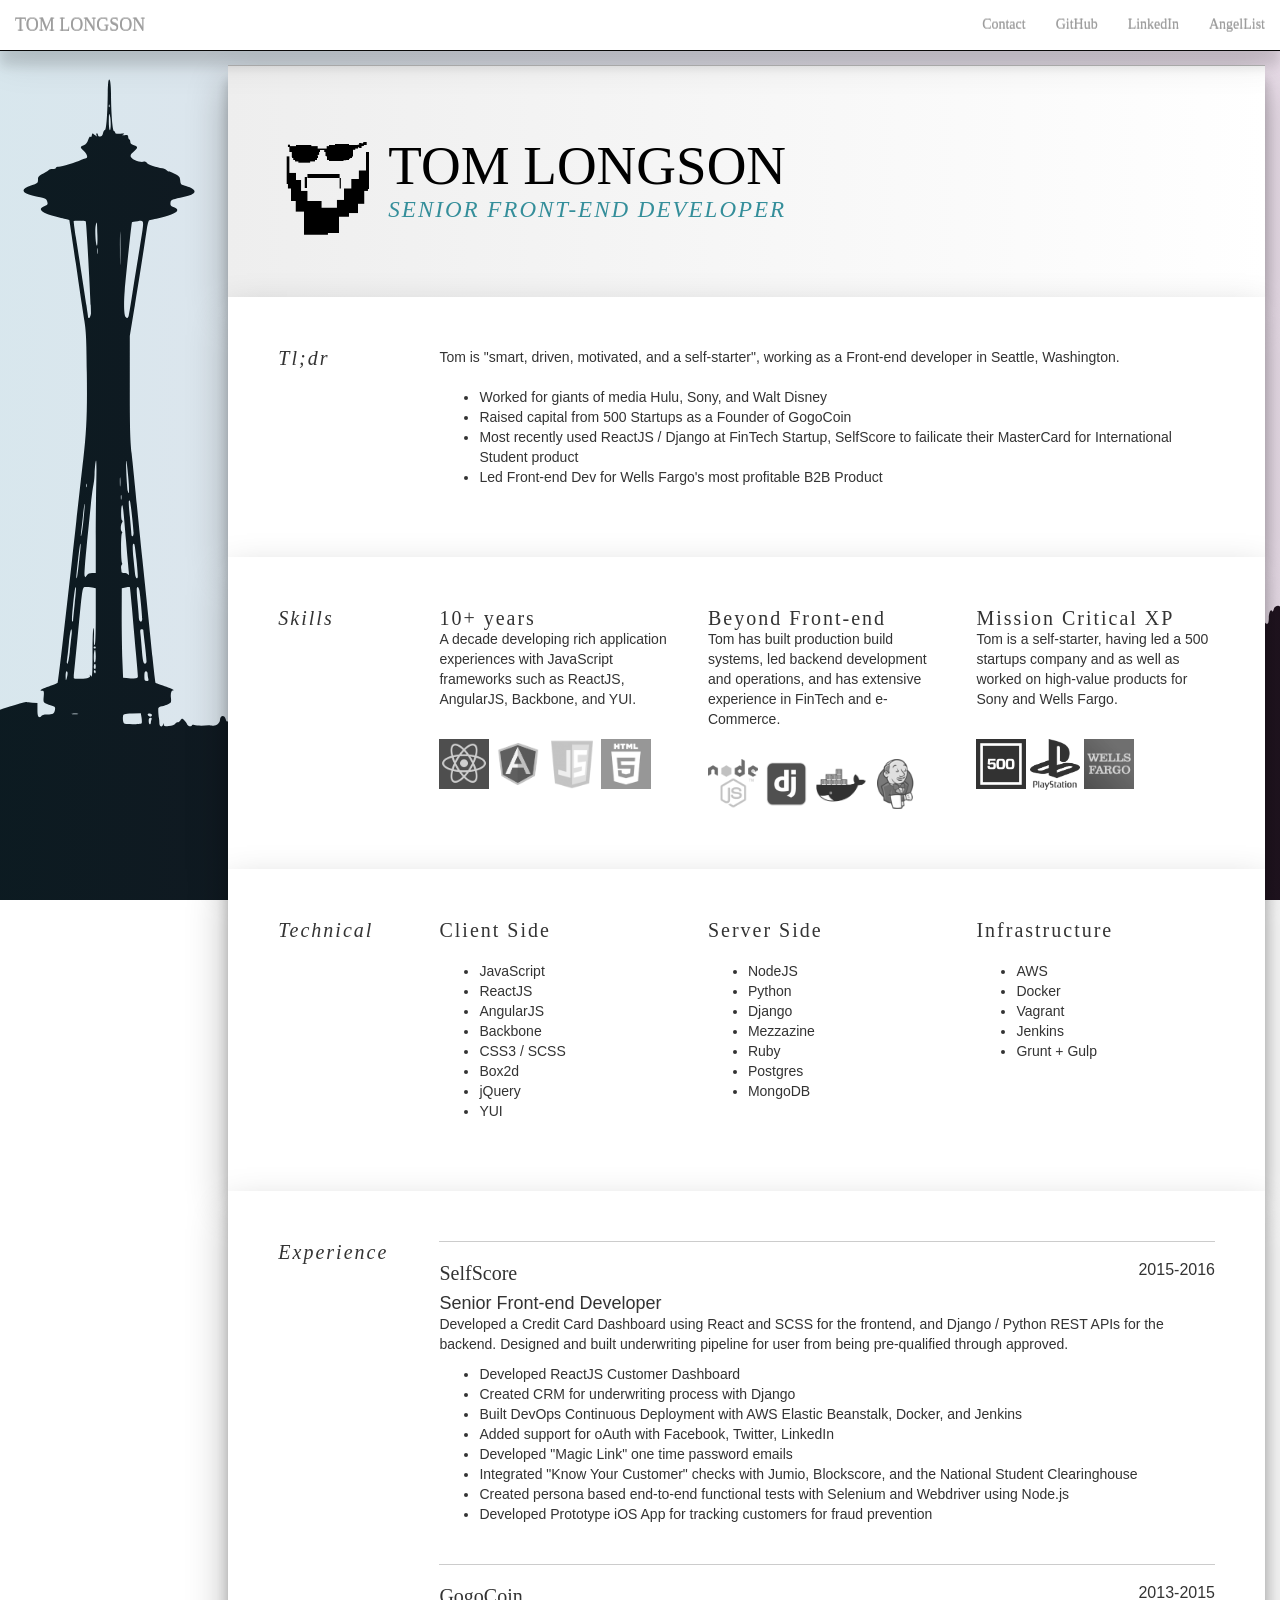
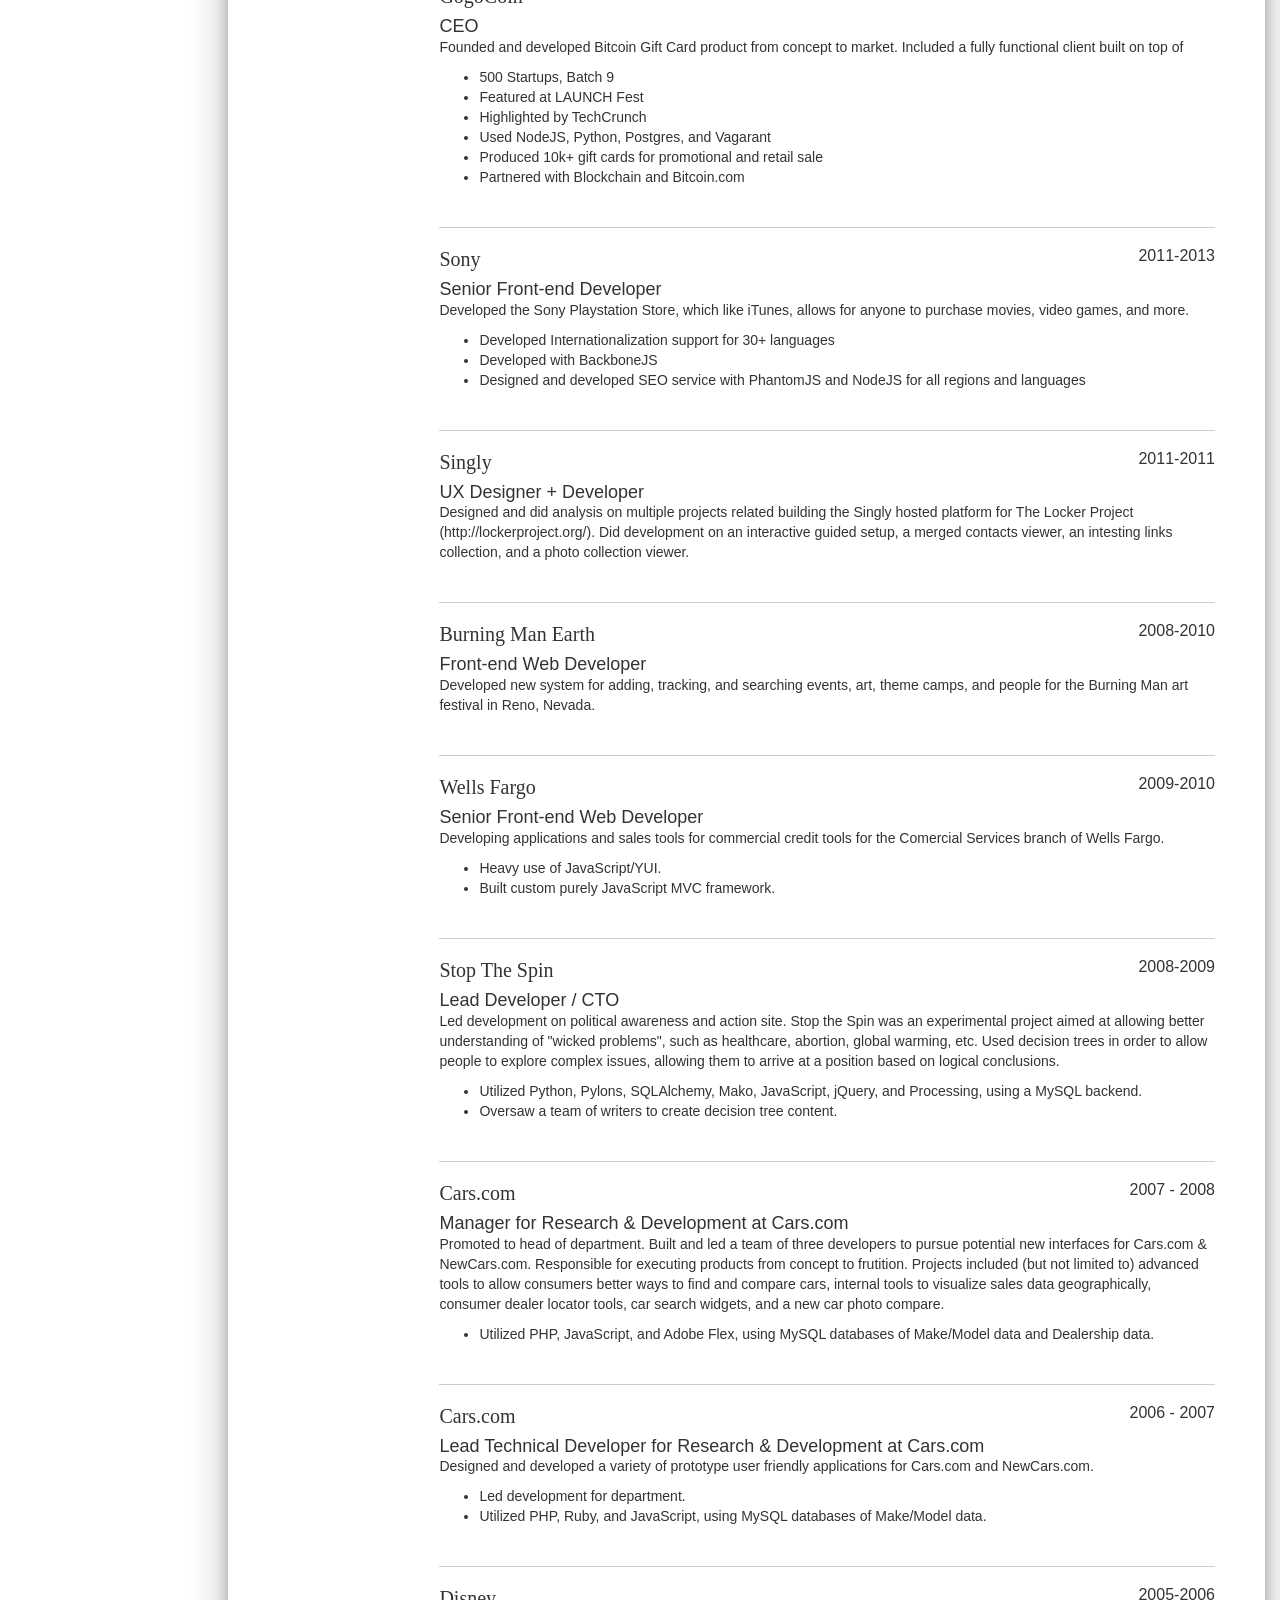
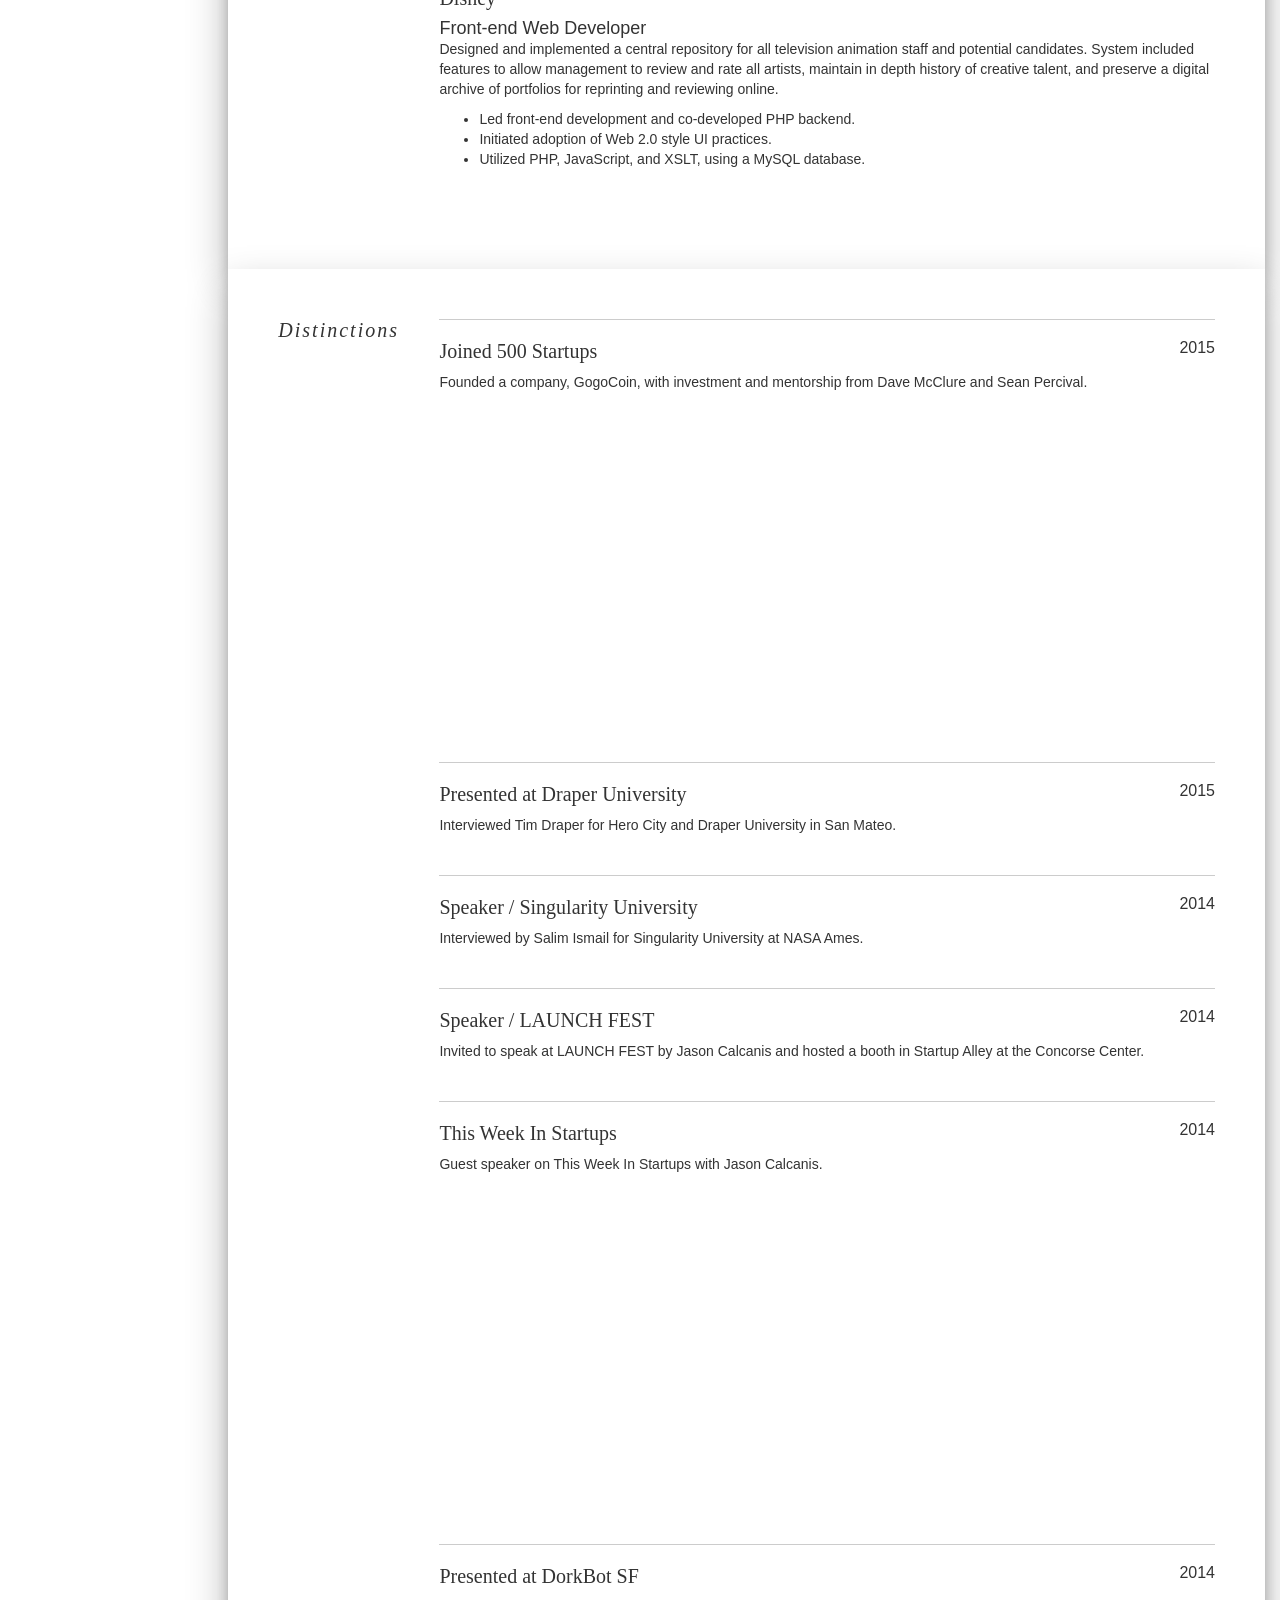
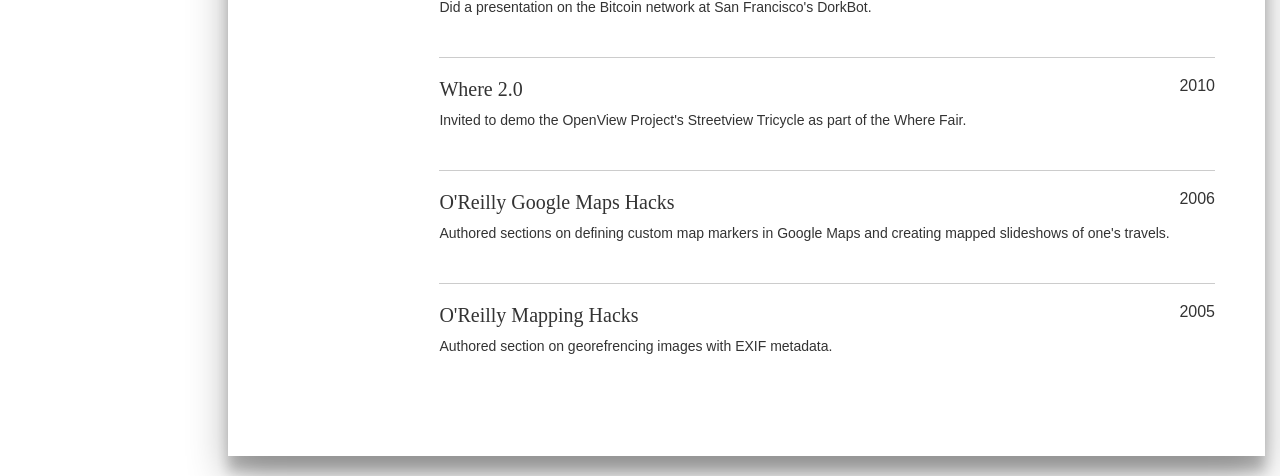
==== commit 2fe12ff5: "New bg with gradient + spaceneedle." ====
--- a/index.html
+++ b/index.html
@@ -20,17 +20,17 @@
         </style>
         <link rel="stylesheet" href="css/bootstrap-theme.min.css">
         <link rel="stylesheet" href="css/main.css">
-        <link href='https://fonts.googleapis.com/css?family=Nunito:400,300,700' rel='stylesheet' type='text/css'>
-        <link href='https://fonts.googleapis.com/css?family=Sura:400,700' rel='stylesheet' type='text/css'>
 
         <script src="js/vendor/modernizr-2.8.3-respond-1.4.2.min.js"></script>
     </head>
     <body>
+    <div id="workspace"></div>
+    <div id="gradient"></div>
         <!--[if lt IE 8]>
             <p class="browserupgrade">You are using an <strong>outdated</strong> browser. Please <a href="http://browsehappy.com/">upgrade your browser</a> to improve your experience.</p>
         <![endif]-->
     <nav class="navbar navbar-inverse navbar-fixed-top" role="navigation">
-      <div class="container">
+      <div class="container-fluid">
         <div class="navbar-header">
           <button type="button" class="navbar-toggle collapsed" data-toggle="collapse" data-target="#navbar" aria-expanded="false" aria-controls="navbar">
             <span class="sr-only">Toggle navigation</span>
@@ -53,345 +53,351 @@
       </div>
     </nav>
 
-    <div class="container">
+    <div class="container-fluid">
       <!-- Example row of columns -->
-      <div class="card">
-        <div class="card-content">
-          <div class="card-header">
-            <div class="row">
-              <div class="col-md-10">
-                              <img src="img/beard.png" style="float: left; margin-left: -10px;width: 120px;" />
-
-                <h1>Tom Longson</h1>
-                <h2>Senior Front-end Developer</h2>
+      <div class="row">
+        <div class="col-md-2"></div>
+        <div class="col-md-10">
+        <div class="card">
+          <div class="card-content">
+            <div class="card-header">
+              <div class="row">
+                <div class="col-md-10">
+                  <img src="img/beard.png" class="beard" />
+
+                  <h1>Tom Longson</h1>
+                  <h2>Senior Front-end Developer</h2>
+                </div>
               </div>
-            </div>
-          </div> <!-- end card header -->
-          <div class="card-body">
-            <section>
-            <div class="row">
-              <div class="col-md-2">
-                <h2>Tl;dr</h2>
-              </div>
-
-              <div class="col-md-10">
-                Tom is "smart, driven, motivated, and a self-starter", working as a Front-end developer in Silicon Valley. Notably:
-                <br/><br/>
-                <ul>
-                  <li>Raised capital from 500 Startups as a Founder of GogoCoin</li>
-                  <li>Worked for giants of media Sony and Disney</li>
-                  <li>Most recently used ReactJS / Django at FinTech Startup, SelfScore to failicate their MasterCard for International Student product</li>
-                  <li>Led Front-end Dev for Wells Fargo's most profitable B2B Product</li>
-                </ul>
-              </div>
-            </div>
-            </section>
-            <section>
+            </div> <!-- end card header -->
+            <div class="card-body">
+              <section>
               <div class="row">
                 <div class="col-md-2">
-                  <h2>Skills</h2>
-                </div>
+                  <h2>Tl;dr</h2>
+                </div>
+
                 <div class="col-md-10">
-                  <div class="row">
-                    <div class="col-md-4">
-                      <h2>10+ years</h2>
-                      <p>A decade developing rich application experiences with JavaScript frameworks such as ReactJS, AngularJS, Backbone, and YUI.</p>
-                      <br/>
-                      <img class="icon" src="img/reactjs.png" />
-                      <img class="icon" src="img/angularjs.png" />
-                      <img class="icon" src="img/js.png" />
-                      <img class="icon" src="img/html.png" />
-
+                  Tom is "smart, driven, motivated, and a self-starter", working as a Front-end developer in Seattle, Washington.
+                  <br/><br/>
+                  <ul>
+                    <li>Worked for giants of media Hulu, Sony, and Walt Disney</li>
+
+                    <li>Raised capital from 500 Startups as a Founder of GogoCoin</li>
+                    <li>Most recently used ReactJS / Django at FinTech Startup, SelfScore to failicate their MasterCard for International Student product</li>
+                    <li>Led Front-end Dev for Wells Fargo's most profitable B2B Product</li>
+                  </ul>
+                </div>
+              </div>
+              </section>
+              <section>
+                <div class="row">
+                  <div class="col-md-2">
+                    <h2>Skills</h2>
+                  </div>
+                  <div class="col-md-10">
+                    <div class="row">
+                      <div class="col-md-4">
+                        <h2>10+ years</h2>
+                        <p>A decade developing rich application experiences with JavaScript frameworks such as ReactJS, AngularJS, Backbone, and YUI.</p>
+                        <br/>
+                        <img class="icon" src="img/reactjs.png" />
+                        <img class="icon" src="img/angularjs.png" />
+                        <img class="icon" src="img/js.png" />
+                        <img class="icon" src="img/html.png" />
+
+                      </div>
+                      <div class="col-md-4">
+                        <h2>Beyond Front-end</h2>
+                        <p>Tom has built production build systems, led backend development and operations, and has extensive experience in FinTech and e-Commerce.</p>
+                        <br/>
+                        <img class="icon" src="img/node.png" />
+                        <img class="icon" src="img/django.png" />
+                        <img class="icon" src="img/docker.png" />
+                        <img class="icon" src="img/jenkins.png" />
+
+                      </div>
+                      <div class="col-md-4">
+                        <h2>Mission Critical XP</h2>
+                        <p>Tom is a self-starter, having led a 500 startups company and as well as worked on high-value products for Sony and Wells Fargo.</p>
+                        <br/>
+                        <img class="icon" src="img/500.png" />
+                        <img class="icon" src="img/sony.png" />
+                        <img class="icon" src="img/wellsfargo.gif" />
+
+                      </div>
                     </div>
-                    <div class="col-md-4">
-                      <h2>Beyond Front-end</h2>
-                      <p>Tom has built production build systems, led backend development and operations, and has extensive experience in FinTech and e-Commerce.</p>
-                      <br/>
-                      <img class="icon" src="img/node.png" />
-                      <img class="icon" src="img/django.png" />
-                      <img class="icon" src="img/docker.png" />
-                      <img class="icon" src="img/jenkins.png" />
-
+                  </div>
+                </div>
+              </section>
+
+              <section>
+                <div class="row">
+                  <div class="col-md-2">
+                    <h2>Technical</h2>
+                  </div>
+                  <div class="col-md-10">
+                    <div class="row">
+                      <div class="col-md-4">
+                        <h2>Client Side</h2>
+                        <br/>
+                        <ul>
+                        <li>JavaScript</li>
+                        <li>ReactJS</li>
+                        <li>AngularJS</li>
+                        <li>Backbone</li>
+                        <li>CSS3 / SCSS</li>
+                        <li>Box2d</li>
+                        <li>jQuery</li>
+                        <li>YUI</li>
+                        </ul>
+                      </div>
+                      <div class="col-md-4">
+                        <h2>Server Side</h2>
+                        <br/>
+                        <ul>
+                        <li>NodeJS</li>
+                        <li>Python</li>
+                        <li>Django</li>
+                        <li>Mezzazine</li>
+                        <li>Ruby</li>
+                        <li>Postgres</li>
+                        <li>MongoDB</li>
+                        </ul>
+                      </div>
+                      <div class="col-md-4">
+                        <h2>Infrastructure</h2>
+                        <br/>
+                        <ul>
+                        <li>AWS</li>
+                        <li>Docker</li>
+                        <li>Vagrant</li>
+                        <li>Jenkins</li>
+                        <li>Grunt + Gulp</li>
+                        </ul>
+
+
+                      </div>
                     </div>
-                    <div class="col-md-4">
-                      <h2>Mission Critical XP</h2>
-                      <p>Tom is a self-starter, having led a 500 startups company and as well as worked on high-value products for Sony and Wells Fargo.</p>
-                      <br/>
-                      <img class="icon" src="img/500.png" />
-                      <img class="icon" src="img/sony.png" />
-                      <img class="icon" src="img/wellsfargo.gif" />
-
+                  </div>
+                </div>
+              </section>
+
+              <section>
+                <div class="row">
+                  <div class="col-md-2">
+                    <h2>Experience</h2>
+                  </div>
+                  <div class="col-md-10">
+                    <div class="job">
+                        <h4>2015-2016</h4>
+                        <h2>SelfScore</h2>
+                        <h3>Senior Front-end Developer</h3>
+                        <p>Developed a Credit Card Dashboard using React and SCSS for the frontend, and Django / Python REST APIs for the backend. Designed and built underwriting pipeline for user from being pre-qualified through approved.</p>
+                        <ul class="highlights"> 
+                          <li>Developed ReactJS Customer Dashboard</li> 
+                          <li>Created CRM for underwriting process with Django</li>
+                          <li>Built DevOps Continuous Deployment with AWS Elastic Beanstalk, Docker, and Jenkins</li>
+                          <li>Added support for oAuth with Facebook, Twitter, LinkedIn</li>
+                          <li>Developed "Magic Link" one time password emails</li>
+                          <li>Integrated "Know Your Customer" checks with Jumio, Blockscore, and the National Student Clearinghouse</li>
+                          <li>Created persona based end-to-end functional tests with Selenium and Webdriver using Node.js</li>
+                          <li>Developed Prototype iOS App for tracking customers for fraud prevention</li>
+                        </ul> 
+
+                      </div>
+                     <div class="job">
+                        <h4>2013-2015</h4>
+                        <h2>GogoCoin</h2>
+                        <h3>CEO</h3>
+                        <p>Founded and developed Bitcoin Gift Card product from concept to market. Included a fully functional client built on top of </p>
+                        <ul class="highlights"> 
+                          <li>500 Startups, Batch 9</li> 
+                          <li>Featured at LAUNCH Fest</li>
+                          <li>Highlighted by TechCrunch</li>
+                          <li>Used NodeJS, Python, Postgres, and Vagarant</li>
+                          <li>Produced 10k+ gift cards for promotional and retail sale</li>
+                          <li>Partnered with Blockchain and Bitcoin.com
+                        </ul>
+                      </div>
+                      <div class="job">
+                        <h4>2011-2013</h4>
+                        <h2>Sony</h2>
+                        <h3>Senior Front-end Developer</h3>
+                        <p>Developed the Sony Playstation Store, which like iTunes, allows for anyone to purchase movies, video games, and more.</p>
+                        <ul class="highlights"> 
+                          <li>Developed Internationalization support for 30+ languages</li> 
+                          <li>Developed with BackboneJS</li>
+                          <li>Designed and developed SEO service with PhantomJS and NodeJS for all regions and languages</li>
+                        </ul>
+                      </div>
+                      <div class="job">
+                        <h4>2011-2011</h4>
+                        <h2>Singly</h2>
+                        <h3>UX Designer + Developer</h3>
+                        <p>Designed and did analysis on multiple projects related building the Singly hosted platform for The Locker Project (http://lockerproject.org/). Did development on an interactive guided setup, a merged contacts viewer, an intesting links collection, and a photo collection viewer.</p>
+                      </div>
+
+                      <div class="job">
+                        <h4>2008-2010</h4>
+                        <h2>Burning Man Earth</h2>
+                        <h3>Front-end Web Developer</h3>
+                        <p>Developed new system for adding, tracking, and searching events, art, theme camps, and people for the Burning Man art festival in Reno, Nevada.</p>
+                      </div>
+                      
+                      <div class="job"> 
+                        <h4>2009-2010</h4> 
+                        <h2>Wells Fargo</h2> 
+                        <h3>Senior Front-end Web Developer</h3> 
+                        <p>Developing applications and sales tools for commercial credit tools for the Comercial Services branch of Wells Fargo.</p> 
+                        <ul class="highlights"> 
+                          <li>Heavy use of JavaScript/YUI.</li> 
+                          <li>Built custom purely JavaScript MVC framework.</li> 
+                        </ul> 
+                      </div> 
+                      
+                      <div class="job"> 
+                        <h4>2008-2009</h4> 
+                        <h2>Stop The Spin</h2> 
+                        <h3>Lead Developer / CTO</h3> 
+                        <p>Led development on political awareness and action site. Stop the Spin was an experimental project aimed at allowing better understanding of "wicked problems", such as healthcare, abortion, global warming, etc. Used decision trees in order to allow people to explore complex issues, allowing them to arrive at a position based on logical conclusions.</p> 
+                        <ul class="highlights"> 
+                          <li>Utilized Python, Pylons, SQLAlchemy, Mako, JavaScript, jQuery, and Processing, using a MySQL backend.</li> 
+                          <li>Oversaw a team of writers to create decision tree content.</li> 
+                        </ul> 
+                      </div> 
+                      
+                      <div class="job"> 
+                        <h4>2007 - 2008</h4> 
+                        <h2>Cars.com</h2> 
+                        <h3>Manager for Research & Development at Cars.com</h3> 
+                        <p>Promoted to head of department. Built and led a team of three developers to pursue potential new interfaces for Cars.com & NewCars.com. Responsible for executing products from concept to frutition. Projects included (but not limited to) advanced tools to allow consumers better ways to find and compare cars, internal tools to visualize sales data geographically, consumer dealer locator tools, car search widgets, and a new car photo compare.</p> 
+                        <ul class="highlights"> 
+                          <li>Utilized PHP, JavaScript, and Adobe Flex, using MySQL databases of Make/Model data and Dealership data.
+                        </ul> 
+                      </div> 
+                      
+                      <div class="job"> 
+                        <h4>2006 - 2007</h4> 
+                        <h2>Cars.com</h2> 
+                        <h3>Lead Technical Developer for Research & Development at Cars.com</h3> 
+                        <p>Designed and developed a variety of prototype user friendly applications for Cars.com and NewCars.com.</p> 
+                        <ul class="highlights"> 
+                          <li>Led development for department.</li> 
+                          <li>Utilized PHP, Ruby, and JavaScript, using MySQL databases of Make/Model data.</li> 
+                        </ul> 
+                      </div> 
+                      
+                      <div class="job">
+                        <h4>2005-2006</h4> 
+                        <h2>Disney</h2> 
+                        <h3>Front-end Web Developer</h3> 
+                        <p>Designed and implemented a central repository for all television animation staff and potential candidates. System included features to allow management to review and rate all artists, maintain in depth history of creative talent, and preserve a digital archive of portfolios for reprinting and reviewing online.</p> 
+                        <ul class="highlights"> 
+                          <li>Led front-end development and co-developed PHP backend.</li> 
+                          <li>Initiated adoption of Web 2.0 style UI practices.</li> 
+                          <li>Utilized PHP, JavaScript, and XSLT, using a MySQL database.</li> 
+                        </ul> 
+                      </div>
+
+                  </div>
+                </div>
+              </section>
+
+
+              <section style="display:none;">
+              <div class="row">
+                <div class="col-md-4">
+                  <h2>Heading</h2>
+                  <p>Donec id elit non mi porta gravida at eget metus. Fusce dapibus, tellus ac cursus commodo, tortor mauris condimentum nibh, ut fermentum massa justo sit amet risus. Etiam porta sem malesuada magna mollis euismod. Donec sed odio dui. </p>
+                  <p><a class="btn btn-default" href="#" role="button">View details &raquo;</a></p>
+                </div>
+                <div class="col-md-4">
+                  <h2>Heading</h2>
+                  <p>Donec id elit non mi porta gravida at eget metus. Fusce dapibus, tellus ac cursus commodo, tortor mauris condimentum nibh, ut fermentum massa justo sit amet risus. Etiam porta sem malesuada magna mollis euismod. Donec sed odio dui. </p>
+                  <p><a class="btn btn-default" href="#" role="button">View details &raquo;</a></p>
+                </div>
+                <div class="col-md-4">
+                  <h2>Heading</h2>
+                  <p>Donec sed odio dui. Cras justo odio, dapibus ac facilisis in, egestas eget quam. Vestibulum id ligula porta felis euismod semper. Fusce dapibus, tellus ac cursus commodo, tortor mauris condimentum nibh, ut fermentum massa justo sit amet risus.</p>
+                  <p><a class="btn btn-default" href="#" role="button">View details &raquo;</a></p>
+                </div>
+              </div>
+              </section>
+              <section>
+
+                <div class="row">
+                  <div class="col-md-2">
+                    <h2>Distinctions</h2>
+                  </div>
+                  <div class="col-md-10">
+                    <div class="distinction"> 
+                      <h4>2015</h4> 
+                      <h2>Joined 500 Startups</h2> 
+                      <p>Founded a company, GogoCoin, with investment and mentorship from Dave McClure and Sean Percival.</p>
+                      <iframe width="560" height="315" src="https://www.youtube.com/embed/N4VRHF3mOss" frameborder="0" allowfullscreen></iframe>
+                    </div> 
+
+                    <div class="distinction"> 
+                      <h4>2015</h4> 
+                      <h2>Presented at Draper University</h2> 
+                      <p>Interviewed Tim Draper for Hero City and Draper University in San Mateo.</p> 
+                    </div> 
+
+                    <div class="distinction"> 
+                      <h4>2014</h4> 
+                      <h2>Speaker / Singularity University</h2> 
+                      <p>Interviewed by Salim Ismail for Singularity University at NASA Ames.</p> 
+                    </div> 
+
+                    <div class="distinction"> 
+                      <h4>2014</h4> 
+                      <h2>Speaker / LAUNCH FEST</h2> 
+                      <p>Invited to speak at LAUNCH FEST by Jason Calcanis and hosted a booth in Startup Alley at the Concorse Center.</p> 
+                    </div> 
+                    
+                    <div class="distinction"> 
+                      <h4>2014</h4> 
+                      <h2>This Week In Startups</h2> 
+                      <p>Guest speaker on This Week In Startups with Jason Calcanis.</p> 
+                      <iframe width="560" height="315" src="https://www.youtube.com/embed/6mEjPW27ZFE" frameborder="0" allowfullscreen></iframe>
+                    </div> 
+                    
+                    <div class="distinction"> 
+                      <h4>2014</h4> 
+                      <h2>Presented at DorkBot SF</h2> 
+                      <p>Did a presentation on the Bitcoin network at San Francisco's DorkBot.</p> 
+                    </div> 
+
+                    <div class="distinction"> 
+                      <h4>2010</h4> 
+                      <h2>Where 2.0</h2> 
+                      <p>Invited to demo the OpenView Project's Streetview Tricycle as part of the Where Fair.</p> 
+                    </div> 
+
+                    <div class="distinction"> 
+                      <h4>2006</h4> 
+                      <h2>O'Reilly Google Maps Hacks</h2> 
+                      <p>Authored sections on defining custom map markers in Google Maps and creating mapped slideshows of one's travels.</p> 
+                    </div> 
+                    <div class="distinction"> 
+                      <h4>2005</h4> 
+                      <h2>O'Reilly Mapping Hacks</h2> 
+                      <p>Authored section on georefrencing images with EXIF metadata.</p> 
                     </div>
                   </div>
                 </div>
-              </div>
-            </section>
-
-            <section>
-              <div class="row">
-                <div class="col-md-2">
-                  <h2>Technical</h2>
-                </div>
-                <div class="col-md-10">
-                  <div class="row">
-                    <div class="col-md-4">
-                      <h2>Client Side</h2>
-                      <br/>
-                      <ul>
-                      <li>JavaScript</li>
-                      <li>ReactJS</li>
-                      <li>AngularJS</li>
-                      <li>Backbone</li>
-                      <li>CSS3 / SCSS</li>
-                      <li>Box2d</li>
-                      <li>jQuery</li>
-                      <li>YUI</li>
-                      </ul>
-                    </div>
-                    <div class="col-md-4">
-                      <h2>Server Side</h2>
-                      <br/>
-                      <ul>
-                      <li>NodeJS</li>
-                      <li>Python</li>
-                      <li>Django</li>
-                      <li>Mezzazine</li>
-                      <li>Ruby</li>
-                      <li>Postgres</li>
-                      <li>MongoDB</li>
-                      </ul>
-                    </div>
-                    <div class="col-md-4">
-                      <h2>Infrastructure</h2>
-                      <br/>
-                      <ul>
-                      <li>AWS</li>
-                      <li>Docker</li>
-                      <li>Vagrant</li>
-                      <li>Jenkins</li>
-                      <li>Grunt + Gulp</li>
-                      </ul>
-
-
-                    </div>
-                  </div>
-                </div>
-              </div>
-            </section>
-
-            <section>
-              <div class="row">
-                <div class="col-md-2">
-                  <h2>Experience</h2>
-                </div>
-                <div class="col-md-10">
-                  <div class="job">
-                      <h4>2015-2016</h4>
-                      <h2>SelfScore</h2>
-                      <h3>Senior Front-end Developer</h3>
-                      <p>Developed a Credit Card Dashboard using React and SCSS for the frontend, and Django / Python REST APIs for the backend. Designed and built underwriting pipeline for user from being pre-qualified through approved.</p>
-                      <ul class="highlights"> 
-                        <li>Developed ReactJS Customer Dashboard</li> 
-                        <li>Created CRM for underwriting process with Django</li>
-                        <li>Built DevOps Continuous Deployment with AWS Elastic Beanstalk, Docker, and Jenkins</li>
-                        <li>Added support for oAuth with Facebook, Twitter, LinkedIn</li>
-                        <li>Developed "Magic Link" one time password emails</li>
-                        <li>Integrated "Know Your Customer" checks with Jumio, Blockscore, and the National Student Clearinghouse</li>
-                        <li>Created persona based end-to-end functional tests with Selenium and Webdriver using Node.js</li>
-                        <li>Developed Prototype iOS App for tracking customers for fraud prevention</li>
-                      </ul> 
-
-                    </div>
-                   <div class="job">
-                      <h4>2013-2015</h4>
-                      <h2>GogoCoin</h2>
-                      <h3>CEO</h3>
-                      <p>Founded and developed Bitcoin Gift Card product from concept to market. Included a fully functional client built on top of </p>
-                      <ul class="highlights"> 
-                        <li>500 Startups, Batch 9</li> 
-                        <li>Featured at LAUNCH Fest</li>
-                        <li>Highlighted by TechCrunch</li>
-                        <li>Used NodeJS, Python, Postgres, and Vagarant</li>
-                        <li>Produced 10k+ gift cards for promotional and retail sale</li>
-                        <li>Partnered with Blockchain and Bitcoin.com
-                      </ul>
-                    </div>
-                    <div class="job">
-                      <h4>2011-2013</h4>
-                      <h2>Sony</h2>
-                      <h3>Senior Front-end Developer</h3>
-                      <p>Developed the Sony Playstation Store, which like iTunes, allows for anyone to purchase movies, video games, and more.</p>
-                      <ul class="highlights"> 
-                        <li>Developed Internationalization support for 30+ languages</li> 
-                        <li>Developed with BackboneJS</li>
-                        <li>Designed and developed SEO service with PhantomJS and NodeJS for all regions and languages</li>
-                      </ul>
-                    </div>
-                    <div class="job">
-                      <h4>2011-2011</h4>
-                      <h2>Singly</h2>
-                      <h3>UX Designer + Developer</h3>
-                      <p>Designed and did analysis on multiple projects related building the Singly hosted platform for The Locker Project (http://lockerproject.org/). Did development on an interactive guided setup, a merged contacts viewer, an intesting links collection, and a photo collection viewer.</p>
-                    </div>
-
-                    <div class="job">
-                      <h4>2008-2010</h4>
-                      <h2>Burning Man Earth</h2>
-                      <h3>Front-end Web Developer</h3>
-                      <p>Developed new system for adding, tracking, and searching events, art, theme camps, and people for the Burning Man art festival in Reno, Nevada.</p>
-                    </div>
-                    
-                    <div class="job"> 
-                      <h4>2009-2010</h4> 
-                      <h2>Wells Fargo</h2> 
-                      <h3>Senior Front-end Web Developer</h3> 
-                      <p>Developing applications and sales tools for commercial credit tools for the Comercial Services branch of Wells Fargo.</p> 
-                      <ul class="highlights"> 
-                        <li>Heavy use of JavaScript/YUI.</li> 
-                        <li>Built custom purely JavaScript MVC framework.</li> 
-                      </ul> 
-                    </div> 
-                    
-                    <div class="job"> 
-                      <h4>2008-2009</h4> 
-                      <h2>Stop The Spin</h2> 
-                      <h3>Lead Developer / CTO</h3> 
-                      <p>Led development on political awareness and action site. Stop the Spin was an experimental project aimed at allowing better understanding of "wicked problems", such as healthcare, abortion, global warming, etc. Used decision trees in order to allow people to explore complex issues, allowing them to arrive at a position based on logical conclusions.</p> 
-                      <ul class="highlights"> 
-                        <li>Utilized Python, Pylons, SQLAlchemy, Mako, JavaScript, jQuery, and Processing, using a MySQL backend.</li> 
-                        <li>Oversaw a team of writers to create decision tree content.</li> 
-                      </ul> 
-                    </div> 
-                    
-                    <div class="job"> 
-                      <h4>2007 - 2008</h4> 
-                      <h2>Cars.com</h2> 
-                      <h3>Manager for Research & Development at Cars.com</h3> 
-                      <p>Promoted to head of department. Built and led a team of three developers to pursue potential new interfaces for Cars.com & NewCars.com. Responsible for executing products from concept to frutition. Projects included (but not limited to) advanced tools to allow consumers better ways to find and compare cars, internal tools to visualize sales data geographically, consumer dealer locator tools, car search widgets, and a new car photo compare.</p> 
-                      <ul class="highlights"> 
-                        <li>Utilized PHP, JavaScript, and Adobe Flex, using MySQL databases of Make/Model data and Dealership data.
-                      </ul> 
-                    </div> 
-                    
-                    <div class="job"> 
-                      <h4>2006 - 2007</h4> 
-                      <h2>Cars.com</h2> 
-                      <h3>Lead Technical Developer for Research & Development at Cars.com</h3> 
-                      <p>Designed and developed a variety of prototype user friendly applications for Cars.com and NewCars.com.</p> 
-                      <ul class="highlights"> 
-                        <li>Led development for department.</li> 
-                        <li>Utilized PHP, Ruby, and JavaScript, using MySQL databases of Make/Model data.</li> 
-                      </ul> 
-                    </div> 
-                    
-                    <div class="job">
-                      <h4>2005-2006</h4> 
-                      <h2>Disney</h2> 
-                      <h3>Front-end Web Developer</h3> 
-                      <p>Designed and implemented a central repository for all television animation staff and potential candidates. System included features to allow management to review and rate all artists, maintain in depth history of creative talent, and preserve a digital archive of portfolios for reprinting and reviewing online.</p> 
-                      <ul class="highlights"> 
-                        <li>Led front-end development and co-developed PHP backend.</li> 
-                        <li>Initiated adoption of Web 2.0 style UI practices.</li> 
-                        <li>Utilized PHP, JavaScript, and XSLT, using a MySQL database.</li> 
-                      </ul> 
-                    </div>
-
-                </div>
-              </div>
-            </section>
-
-
-            <section style="display:none;">
-            <div class="row">
-              <div class="col-md-4">
-                <h2>Heading</h2>
-                <p>Donec id elit non mi porta gravida at eget metus. Fusce dapibus, tellus ac cursus commodo, tortor mauris condimentum nibh, ut fermentum massa justo sit amet risus. Etiam porta sem malesuada magna mollis euismod. Donec sed odio dui. </p>
-                <p><a class="btn btn-default" href="#" role="button">View details &raquo;</a></p>
-              </div>
-              <div class="col-md-4">
-                <h2>Heading</h2>
-                <p>Donec id elit non mi porta gravida at eget metus. Fusce dapibus, tellus ac cursus commodo, tortor mauris condimentum nibh, ut fermentum massa justo sit amet risus. Etiam porta sem malesuada magna mollis euismod. Donec sed odio dui. </p>
-                <p><a class="btn btn-default" href="#" role="button">View details &raquo;</a></p>
-              </div>
-              <div class="col-md-4">
-                <h2>Heading</h2>
-                <p>Donec sed odio dui. Cras justo odio, dapibus ac facilisis in, egestas eget quam. Vestibulum id ligula porta felis euismod semper. Fusce dapibus, tellus ac cursus commodo, tortor mauris condimentum nibh, ut fermentum massa justo sit amet risus.</p>
-                <p><a class="btn btn-default" href="#" role="button">View details &raquo;</a></p>
-              </div>
+
+              </section>
             </div>
-            </section>
-            <section>
-
-              <div class="row">
-                <div class="col-md-2">
-                  <h2>Distinctions</h2>
-                </div>
-                <div class="col-md-10">
-                  <div class="distinction"> 
-                    <h4>2015</h4> 
-                    <h2>Joined 500 Startups</h2> 
-                    <p>Founded a company, GogoCoin, with investment and mentorship from Dave McClure and Sean Percival.</p>
-                    <iframe width="560" height="315" src="https://www.youtube.com/embed/N4VRHF3mOss" frameborder="0" allowfullscreen></iframe>
-                  </div> 
-
-                  <div class="distinction"> 
-                    <h4>2015</h4> 
-                    <h2>Presented at Draper University</h2> 
-                    <p>Interviewed Tim Draper for Hero City and Draper University in San Mateo.</p> 
-                  </div> 
-
-                  <div class="distinction"> 
-                    <h4>2014</h4> 
-                    <h2>Speaker / Singularity University</h2> 
-                    <p>Interviewed by Salim Ismail for Singularity University at NASA Ames.</p> 
-                  </div> 
-
-                  <div class="distinction"> 
-                    <h4>2014</h4> 
-                    <h2>Speaker / LAUNCH FEST</h2> 
-                    <p>Invited to speak at LAUNCH FEST by Jason Calcanis and hosted a booth in Startup Alley at the Concorse Center.</p> 
-                  </div> 
-                  
-                  <div class="distinction"> 
-                    <h4>2014</h4> 
-                    <h2>This Week In Startups</h2> 
-                    <p>Guest speaker on This Week In Startups with Jason Calcanis.</p> 
-                    <iframe width="560" height="315" src="https://www.youtube.com/embed/6mEjPW27ZFE" frameborder="0" allowfullscreen></iframe>
-                  </div> 
-                  
-                  <div class="distinction"> 
-                    <h4>2014</h4> 
-                    <h2>Presented at DorkBot SF</h2> 
-                    <p>Did a presentation on the Bitcoin network at San Francisco's DorkBot.</p> 
-                  </div> 
-
-                  <div class="distinction"> 
-                    <h4>2010</h4> 
-                    <h2>Where 2.0</h2> 
-                    <p>Invited to demo the OpenView Project's Streetview Tricycle as part of the Where Fair.</p> 
-                  </div> 
-
-                  <div class="distinction"> 
-                    <h4>2006</h4> 
-                    <h2>O'Reilly Google Maps Hacks</h2> 
-                    <p>Authored sections on defining custom map markers in Google Maps and creating mapped slideshows of one's travels.</p> 
-                  </div> 
-                  <div class="distinction"> 
-                    <h4>2005</h4> 
-                    <h2>O'Reilly Mapping Hacks</h2> 
-                    <p>Authored section on georefrencing images with EXIF metadata.</p> 
-                  </div>
-                </div>
-              </div>
-
-            </section>
+
+            <div class="card-footer">
+              <p></p>
+            </div> <!-- /card-footer -->
           </div>
-
-          <div class="card-footer">
-            <p></p>
-          </div> <!-- /card-footer -->
-        </div>
-      </div> <!-- /card -->
+        </div> <!-- /card -->
+      </div>
+      </div>
     </div> <!-- /container -->        <script src="//ajax.googleapis.com/ajax/libs/jquery/1.11.2/jquery.min.js"></script>
         <script>window.jQuery || document.write('<script src="js/vendor/jquery-1.11.2.min.js"><\/script>')</script>
 
--- a/css/main.css
+++ b/css/main.css
@@ -1,18 +1,39 @@
-
-
-/* ==========================================================================
-   Author's custom styles
-   ========================================================================== */
-
-
-body {
-
-background:  #ccc;
-color: #444;
+@font-face {
+  font-family: GraphikLight;
+  src: url("../fonts/Graphik-Light.otf") format("opentype");
+}
+
+body{
+   background-color: #fff;
+   padding: 0px;
+   margin: 0px;
+ }
+
+#workspace {
+  position: fixed;
+  z-index: -2;
+  top: 0; left: 0; right: 0; bottom: 0;
+  padding: 0px;
+  margin: 0px;
+
+  background-image: url(../img/spaceneedlebg.svg);
+  background-size: cover;
+  background-position: top left;
+  margin-top: 50px;
+}
+
+#gradient {
+  position: fixed;
+  z-index: -1;
+  top: 0; left: 0; right: 0; bottom: 0;
+  padding: 0px;
+  margin: 0px;
+  opacity: 0.2;
+  background-image:repeating-linear-gradient(-45deg, #8067B7,#EC87C0);
 }
 
 h2 {
-	font-family: Sura;
+	font-family: GraphikLight;
 	font-size: 20px;
 	margin: 0; padding: 0;
 	letter-spacing: 2px;
@@ -20,16 +41,23 @@
 }
 
 nav.navbar {
-	background: #212723;
+	background: #fff;
 	color: white;
 	box-shadow: 0 10px 38px rgba(0, 0, 0, 0.10), 0 15px 12px rgba(0, 0, 0, 0.12);
-	font-family: Sura;
-}
-
+	font-family: GraphikLight;
+}
+
+.beard {
+  float: left; 
+  margin-left: -10px;
+  width: 120px;
+  margin-top: -8px;
+}
 /* Card Base Style */
 
 .card {
-	margin-top: 40px;
+	margin-top: 65px;
+  margin-bottom: 20px;
 }
 
 .card {
@@ -38,30 +66,30 @@
 /* Card Header */
 
 .card-header {
-		  -webkit-animation: slideInTop 1s ease;
+  border-top: 1px solid #bbb;
+  -webkit-animation: slideInTop 1s ease;
           animation: fadeInBottom 2s ease;
 
-	background: linear-gradient(to right, #7DCFCB, #fff);
-	background-size: 200%, 200%;
+	background: linear-gradient(to right, #eee, #fff);
 
 	border-radius: 0px;
 	overflow: hidden;
 	box-shadow: 0 19px 38px rgba(0, 0, 0, 0.30), 0 15px 12px rgba(0, 0, 0, 0.22);
-	font-family: Sura;
+	font-family: GraphikLight;
 	text-transform: uppercase;
 	padding: 50px;
 }
 .card-header h1 {
-    color: #000;
+  color: #000;
 	font-size: 55px;
 	margin-bottom: 0px;
 	padding: 0;
 }
 .card-header h2 {
-		  -webkit-animation: slideInTop 2.0s ease;
-          animation: buttonFadeInUp 2.0s ease;
+  -webkit-animation: slideInTop 2.0s ease;
+      animation: buttonFadeInUp 2.0s ease;
 	color: #348E9A;
-	font-size: 22.1px;
+	font-size: 23px;
 	padding: 0;
 	margin: 0;
 		font-style: italic;
@@ -86,8 +114,7 @@
 
 /* Resume specific style */
 .card-body > section {
-		padding: 50px;
-		background: white;
+	padding: 50px;
 	border-radius: 0px;
 	overflow: hidden;
 	box-shadow: 0 19px 38px rgba(0, 0, 0, 0.30), 0 15px 12px rgba(0, 0, 0, 0.22);
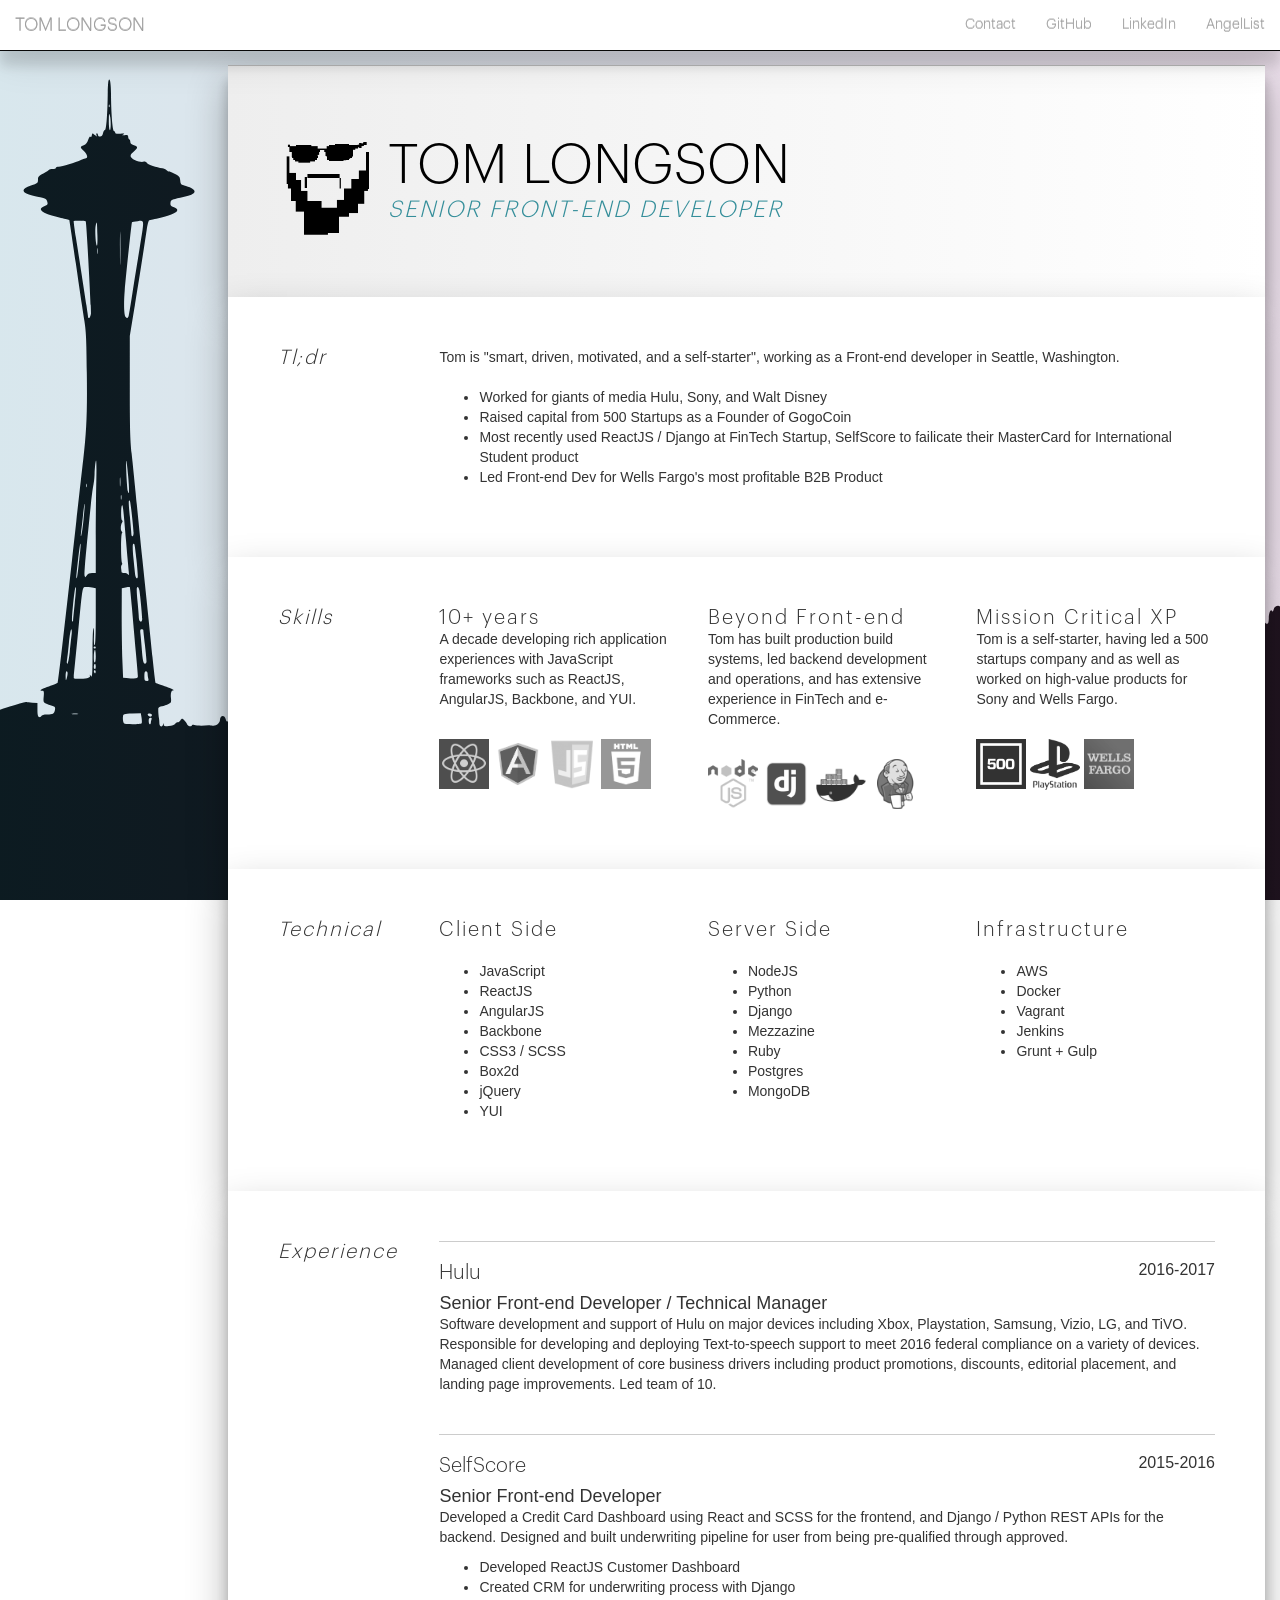
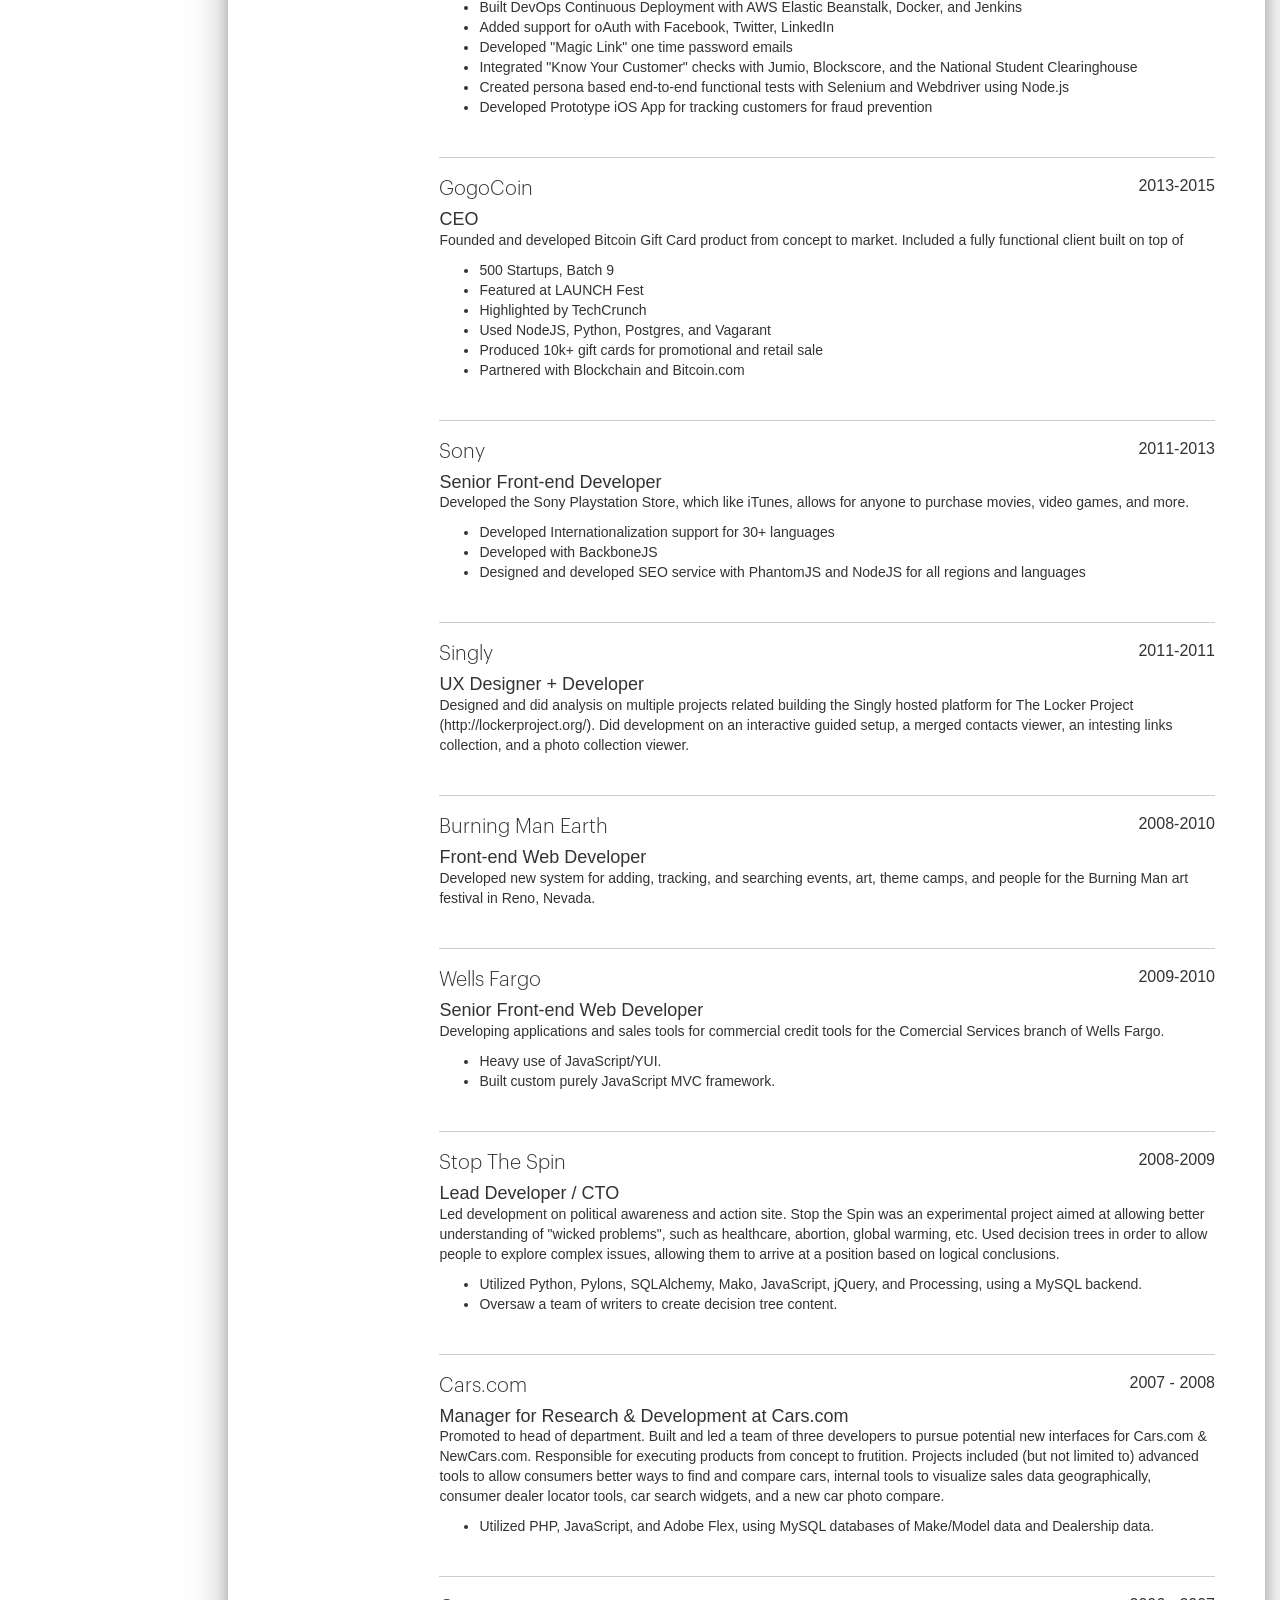
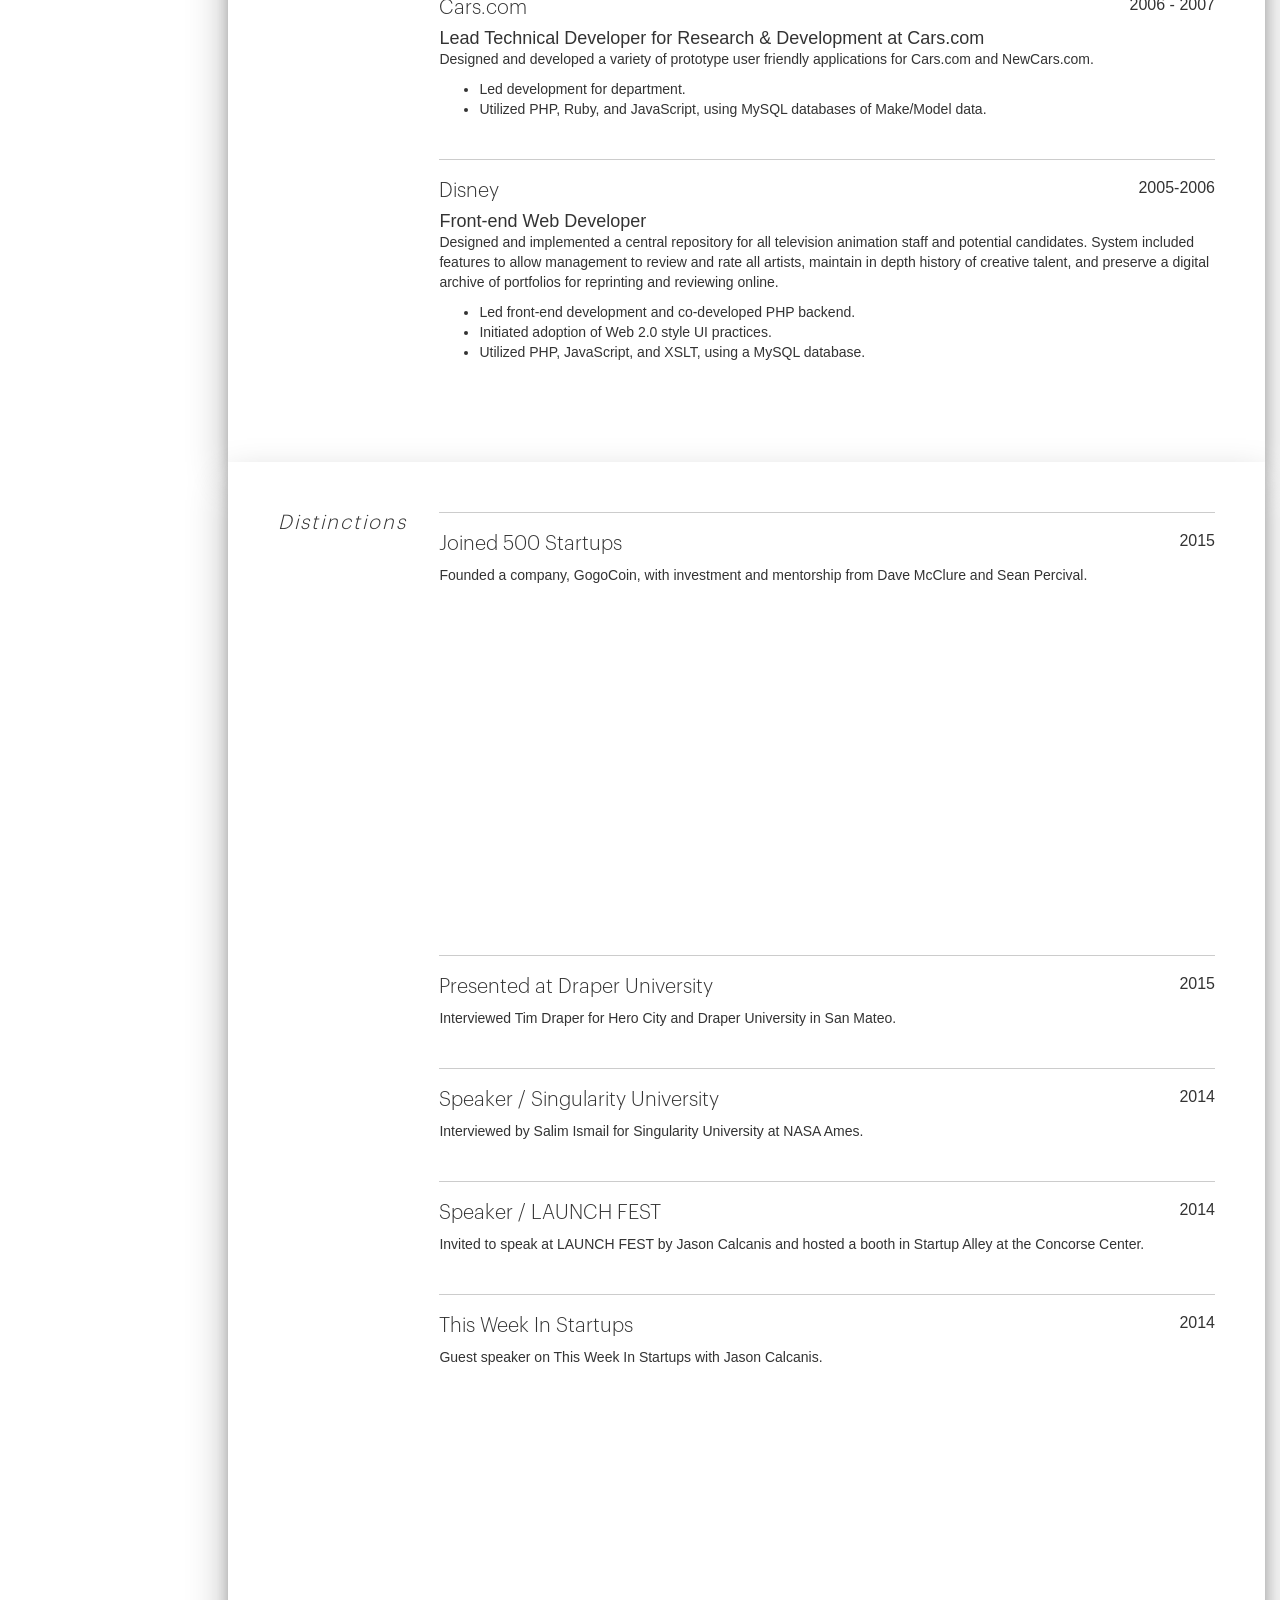
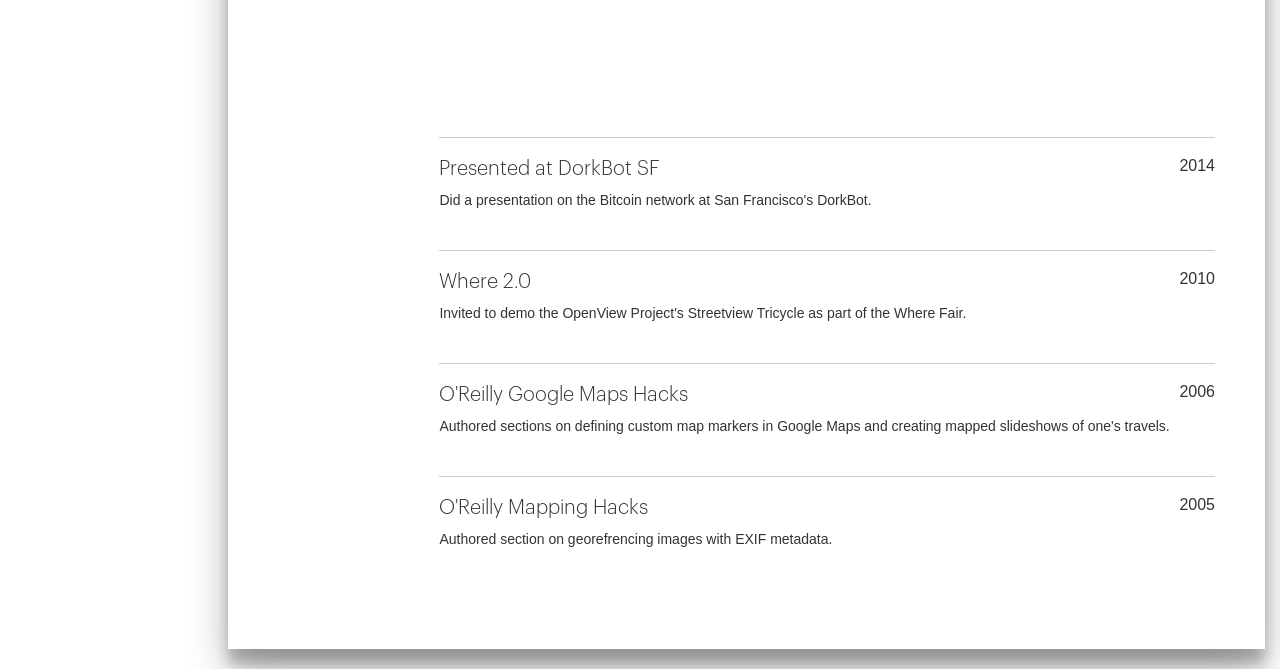
==== commit 33ec28c3: "Adding Hulu job." ====
--- a/index.html
+++ b/index.html
@@ -190,6 +190,12 @@
                   </div>
                   <div class="col-md-10">
                     <div class="job">
+                        <h4>2016-2017</h4>
+                        <h2>Hulu</h2>
+                        <h3>Senior Front-end Developer / Technical Manager</h3>
+                        <p>Software development and support of Hulu on major devices including Xbox, Playstation, Samsung, Vizio, LG, and TiVO. Responsible for developing and deploying Text-to-speech support to meet 2016 federal compliance on a variety of devices. Managed client development of core business drivers including product promotions, discounts, editorial placement, and landing page improvements. Led team of 10.</p>
+                    </div>
+                    <div class="job">
                         <h4>2015-2016</h4>
                         <h2>SelfScore</h2>
                         <h3>Senior Front-end Developer</h3>
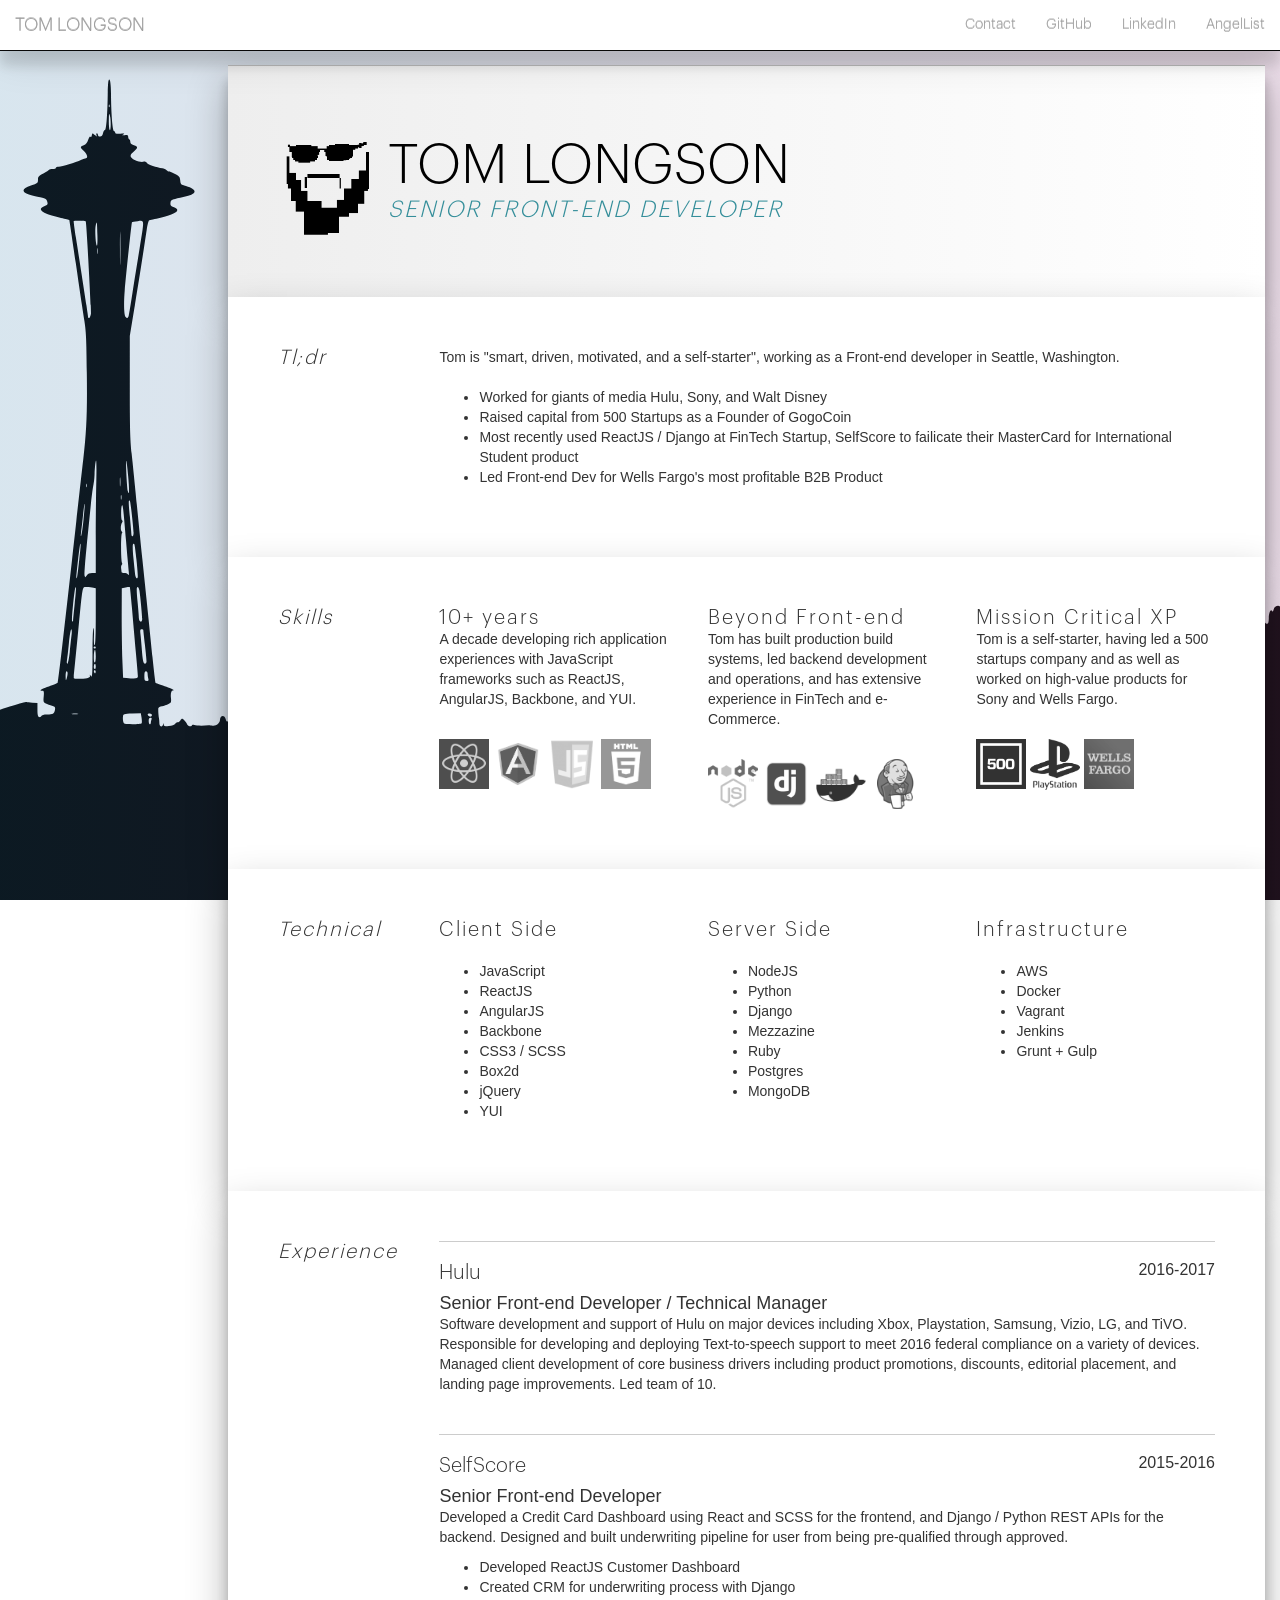
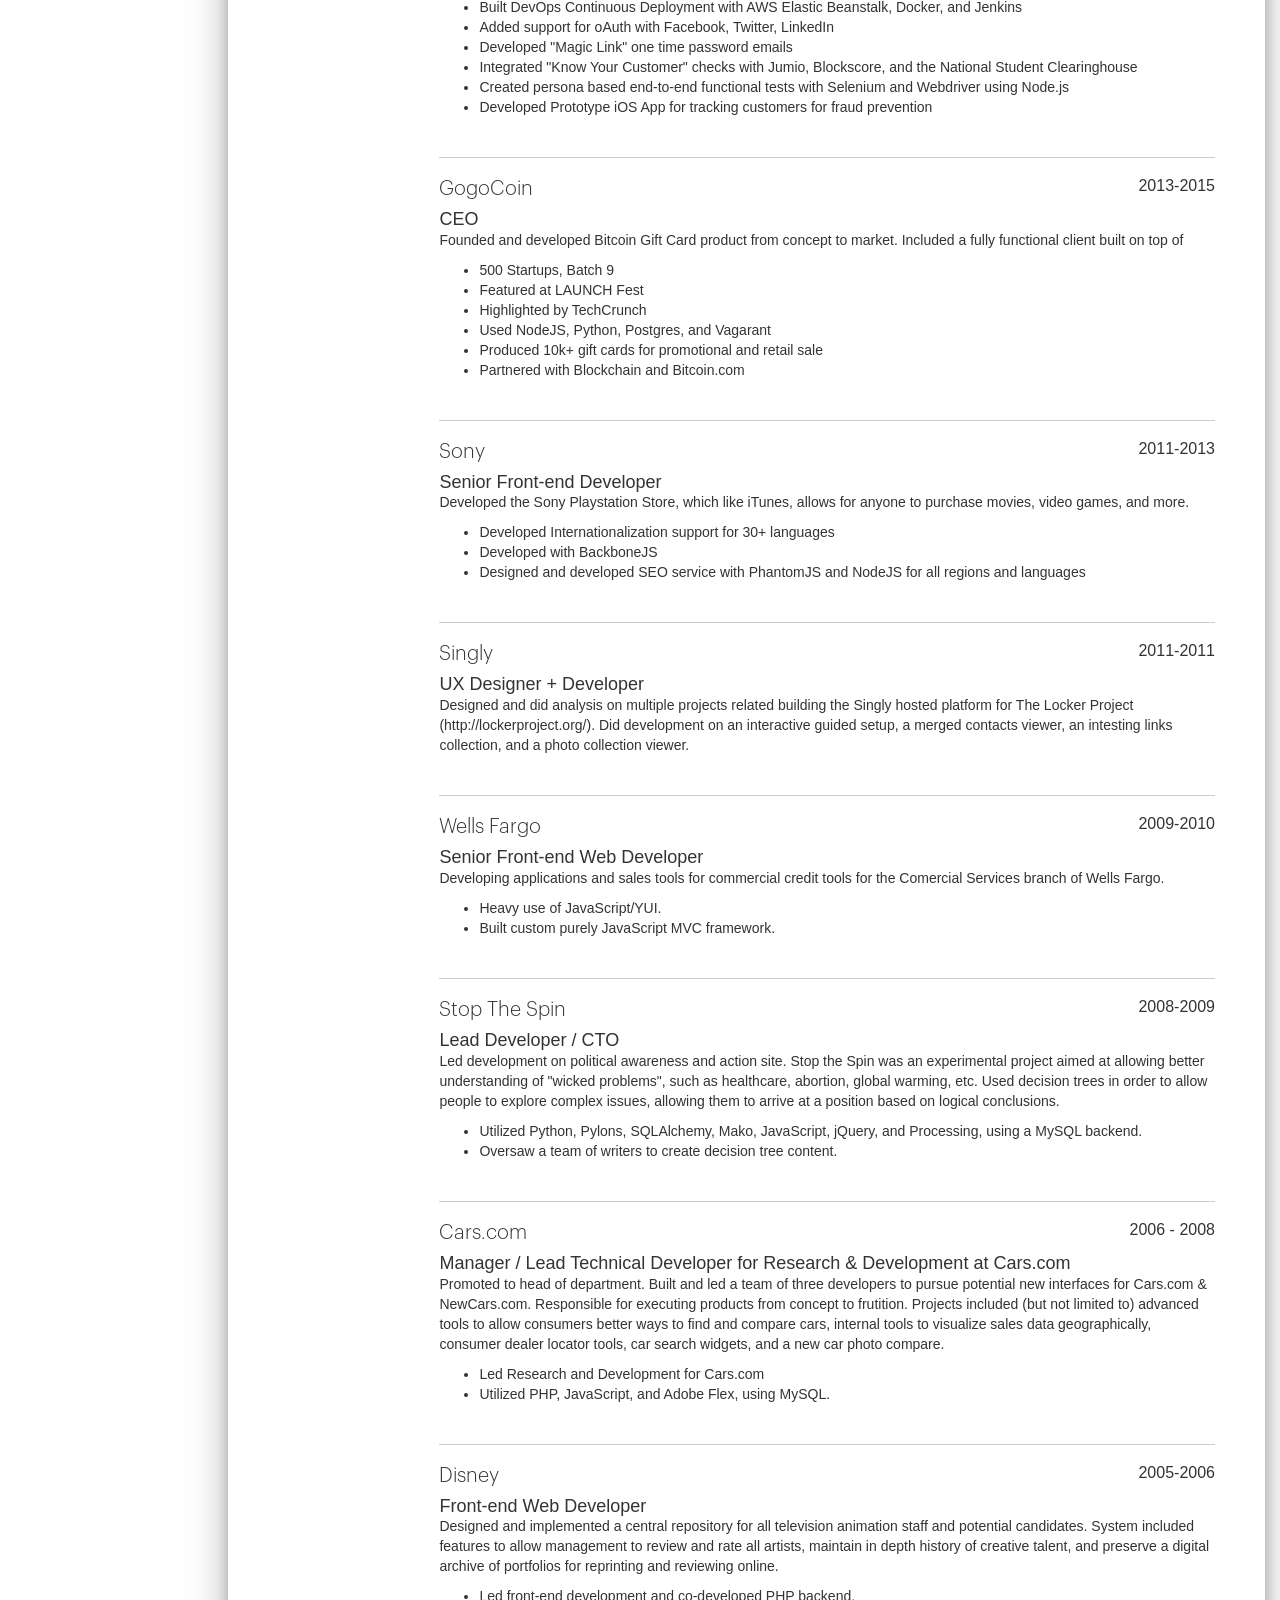
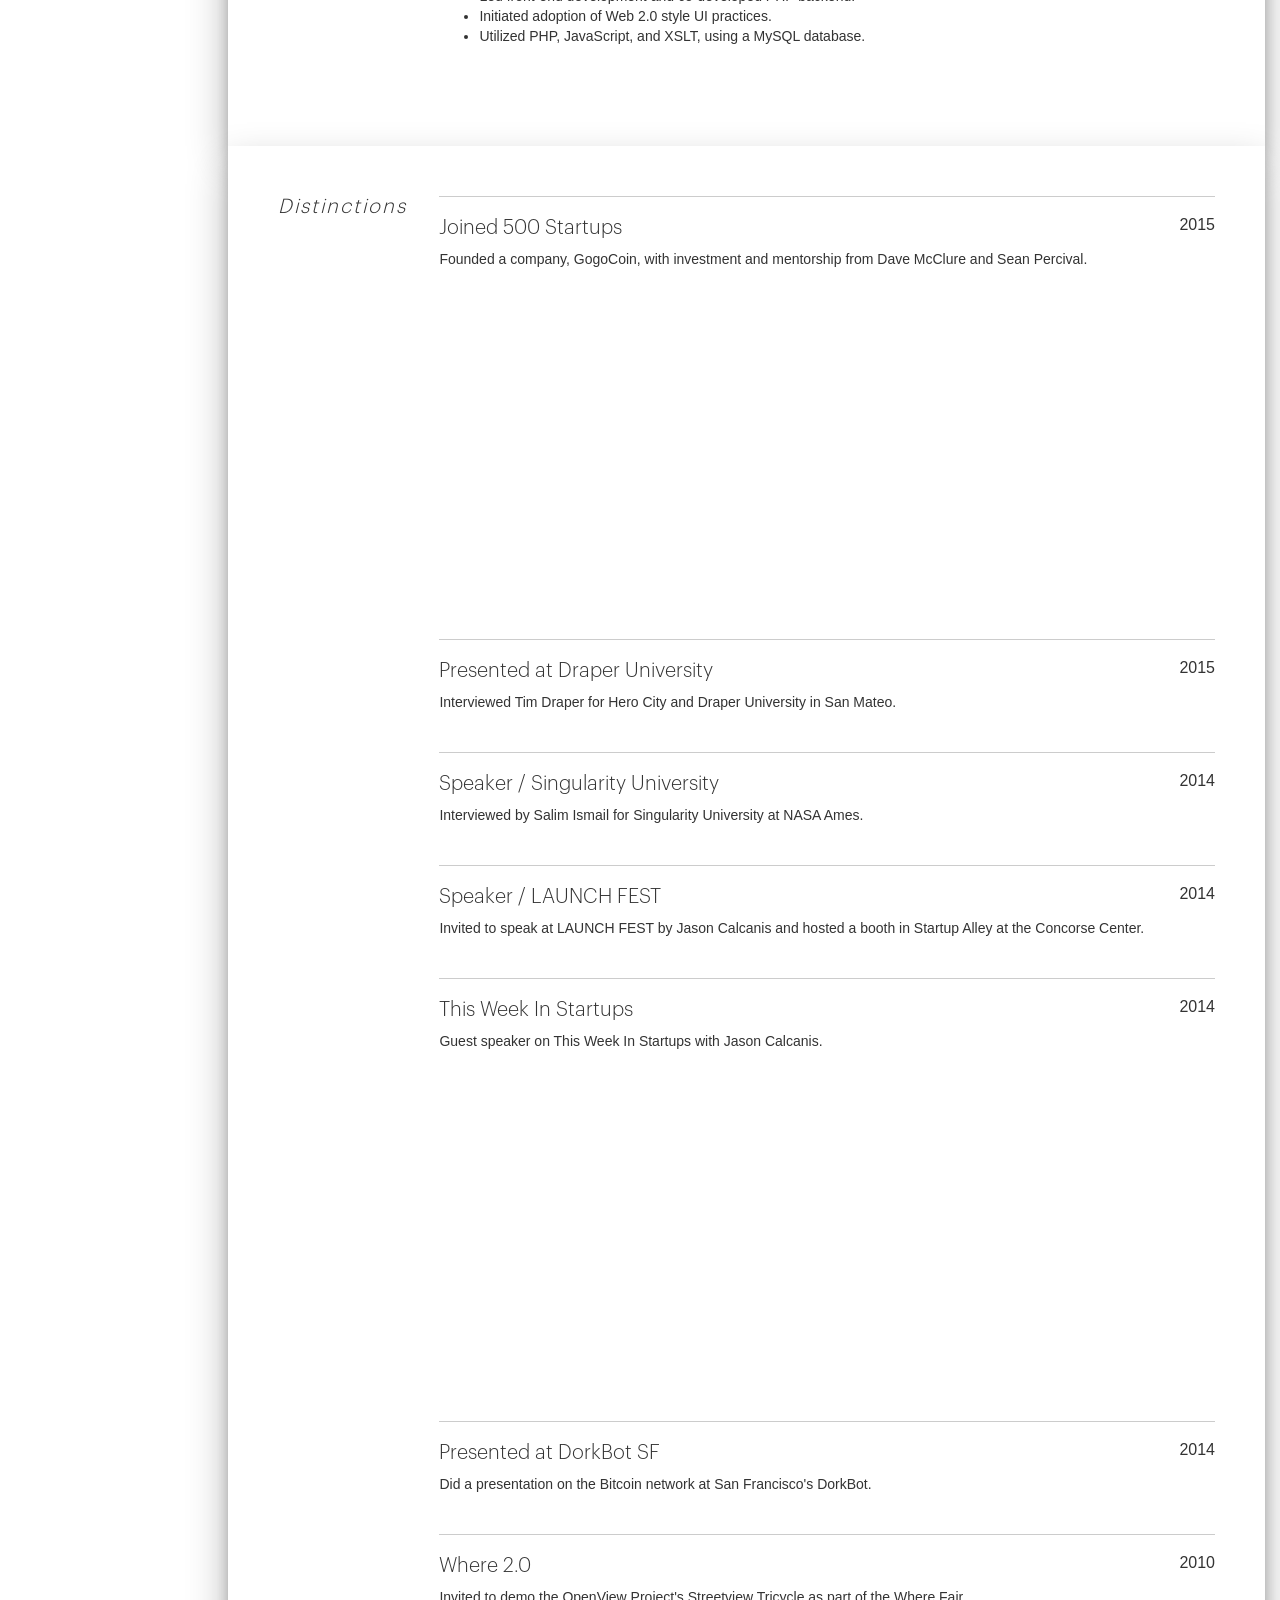
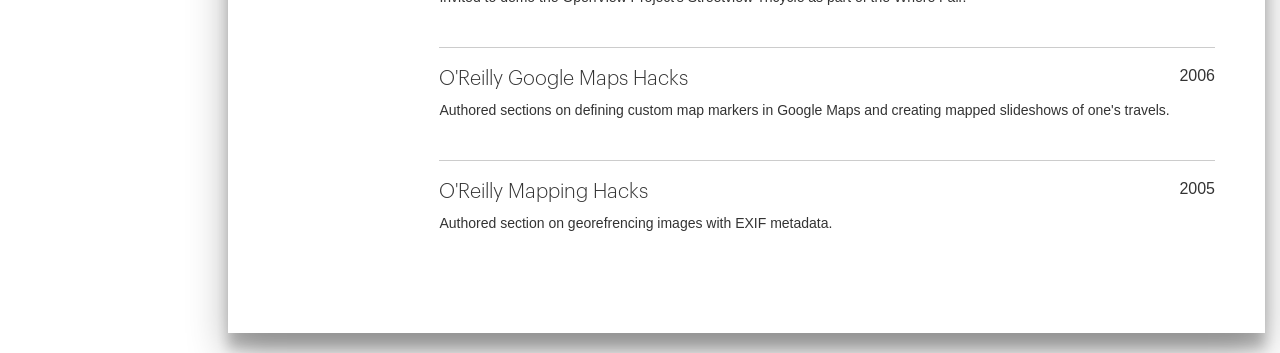
==== commit 732f96f1: "Removed BRC work, merged two Cars.com entries into one." ====
--- a/index.html
+++ b/index.html
@@ -244,13 +244,6 @@
                         <p>Designed and did analysis on multiple projects related building the Singly hosted platform for The Locker Project (http://lockerproject.org/). Did development on an interactive guided setup, a merged contacts viewer, an intesting links collection, and a photo collection viewer.</p>
                       </div>
 
-                      <div class="job">
-                        <h4>2008-2010</h4>
-                        <h2>Burning Man Earth</h2>
-                        <h3>Front-end Web Developer</h3>
-                        <p>Developed new system for adding, tracking, and searching events, art, theme camps, and people for the Burning Man art festival in Reno, Nevada.</p>
-                      </div>
-                      
                       <div class="job"> 
                         <h4>2009-2010</h4> 
                         <h2>Wells Fargo</h2> 
@@ -274,23 +267,13 @@
                       </div> 
                       
                       <div class="job"> 
-                        <h4>2007 - 2008</h4> 
+                        <h4>2006 - 2008</h4> 
                         <h2>Cars.com</h2> 
-                        <h3>Manager for Research & Development at Cars.com</h3> 
-                        <p>Promoted to head of department. Built and led a team of three developers to pursue potential new interfaces for Cars.com & NewCars.com. Responsible for executing products from concept to frutition. Projects included (but not limited to) advanced tools to allow consumers better ways to find and compare cars, internal tools to visualize sales data geographically, consumer dealer locator tools, car search widgets, and a new car photo compare.</p> 
-                        <ul class="highlights"> 
-                          <li>Utilized PHP, JavaScript, and Adobe Flex, using MySQL databases of Make/Model data and Dealership data.
-                        </ul> 
-                      </div> 
-                      
-                      <div class="job"> 
-                        <h4>2006 - 2007</h4> 
-                        <h2>Cars.com</h2> 
-                        <h3>Lead Technical Developer for Research & Development at Cars.com</h3> 
-                        <p>Designed and developed a variety of prototype user friendly applications for Cars.com and NewCars.com.</p> 
-                        <ul class="highlights"> 
-                          <li>Led development for department.</li> 
-                          <li>Utilized PHP, Ruby, and JavaScript, using MySQL databases of Make/Model data.</li> 
+                        <h3>Manager / Lead Technical Developer for Research &amp; Development at Cars.com</h3> 
+                        <p>Promoted to head of department. Built and led a team of three developers to pursue potential new interfaces for Cars.com &amp; NewCars.com. Responsible for executing products from concept to frutition. Projects included (but not limited to) advanced tools to allow consumers better ways to find and compare cars, internal tools to visualize sales data geographically, consumer dealer locator tools, car search widgets, and a new car photo compare.</p>
+                        <ul class="highlights">
+                          <li>Led Research and Development for Cars.com</li>
+                          <li>Utilized PHP, JavaScript, and Adobe Flex, using MySQL.</li>
                         </ul> 
                       </div> 
                       
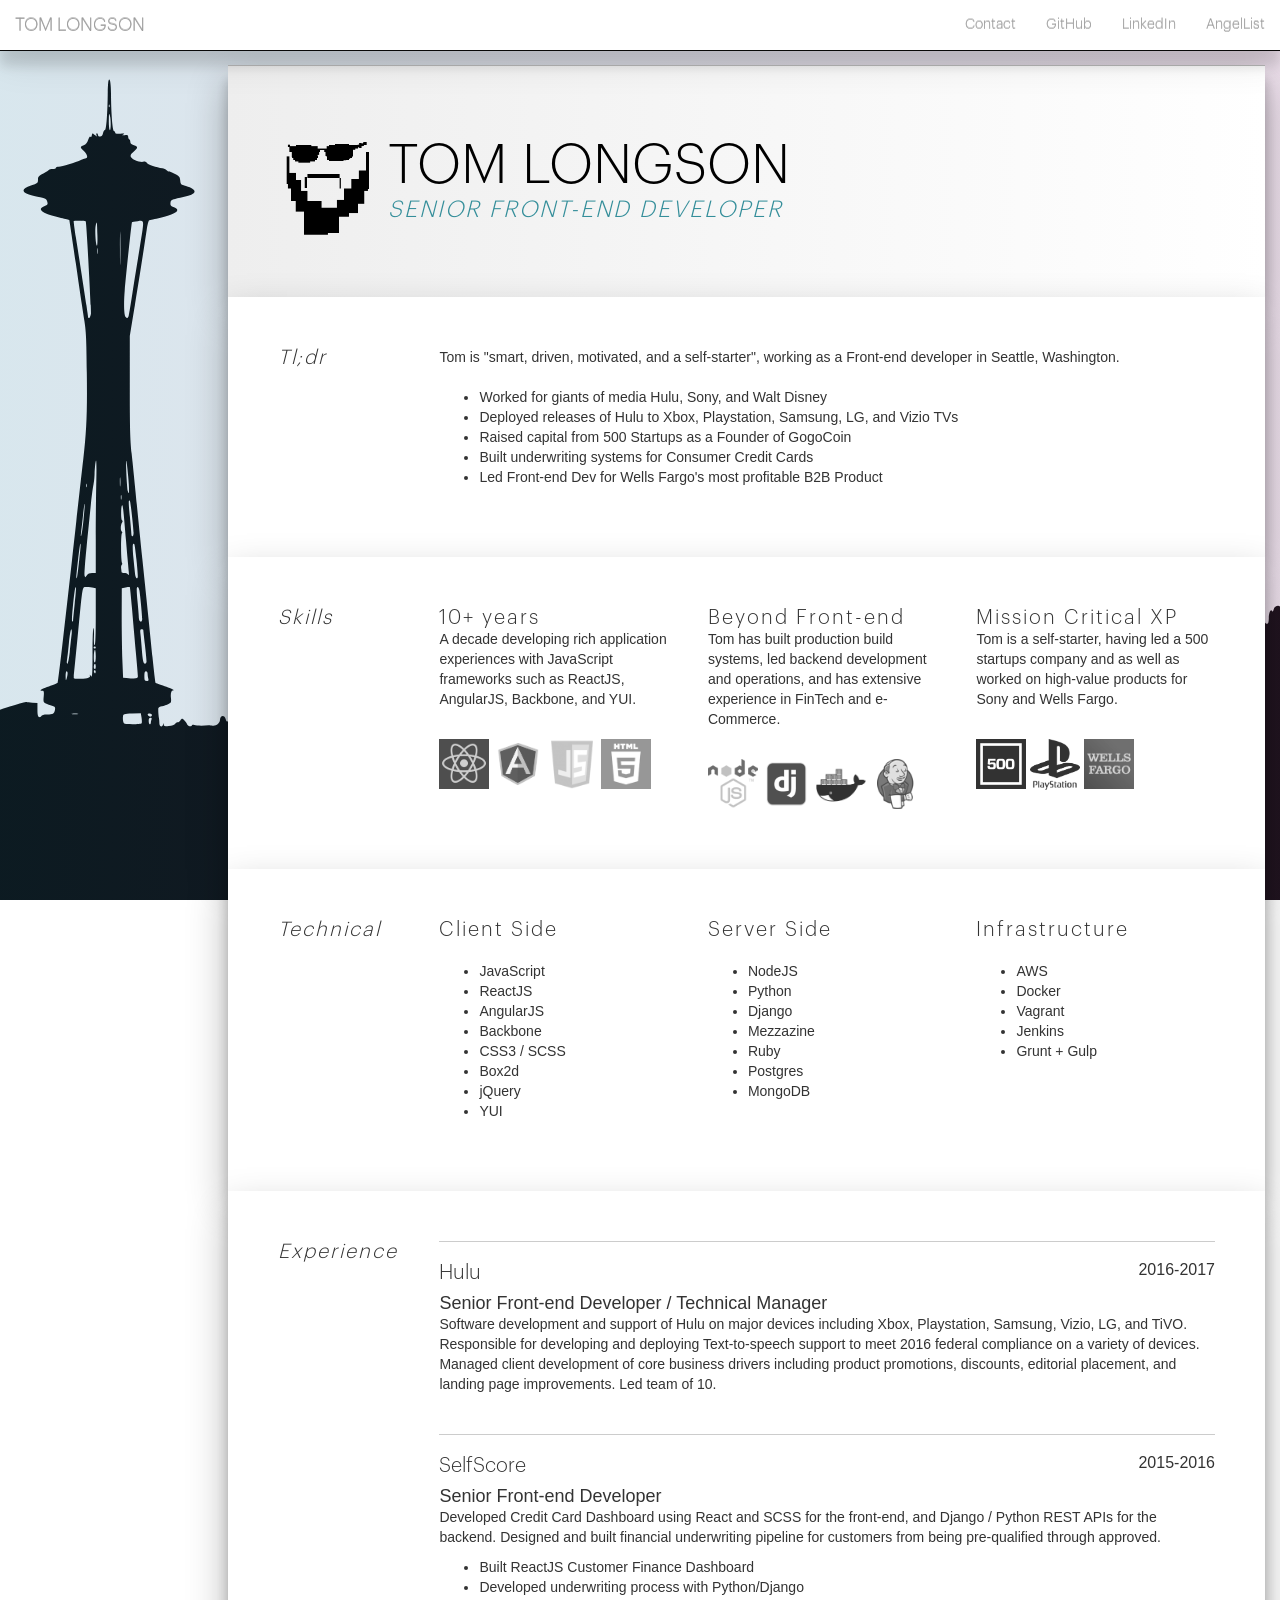
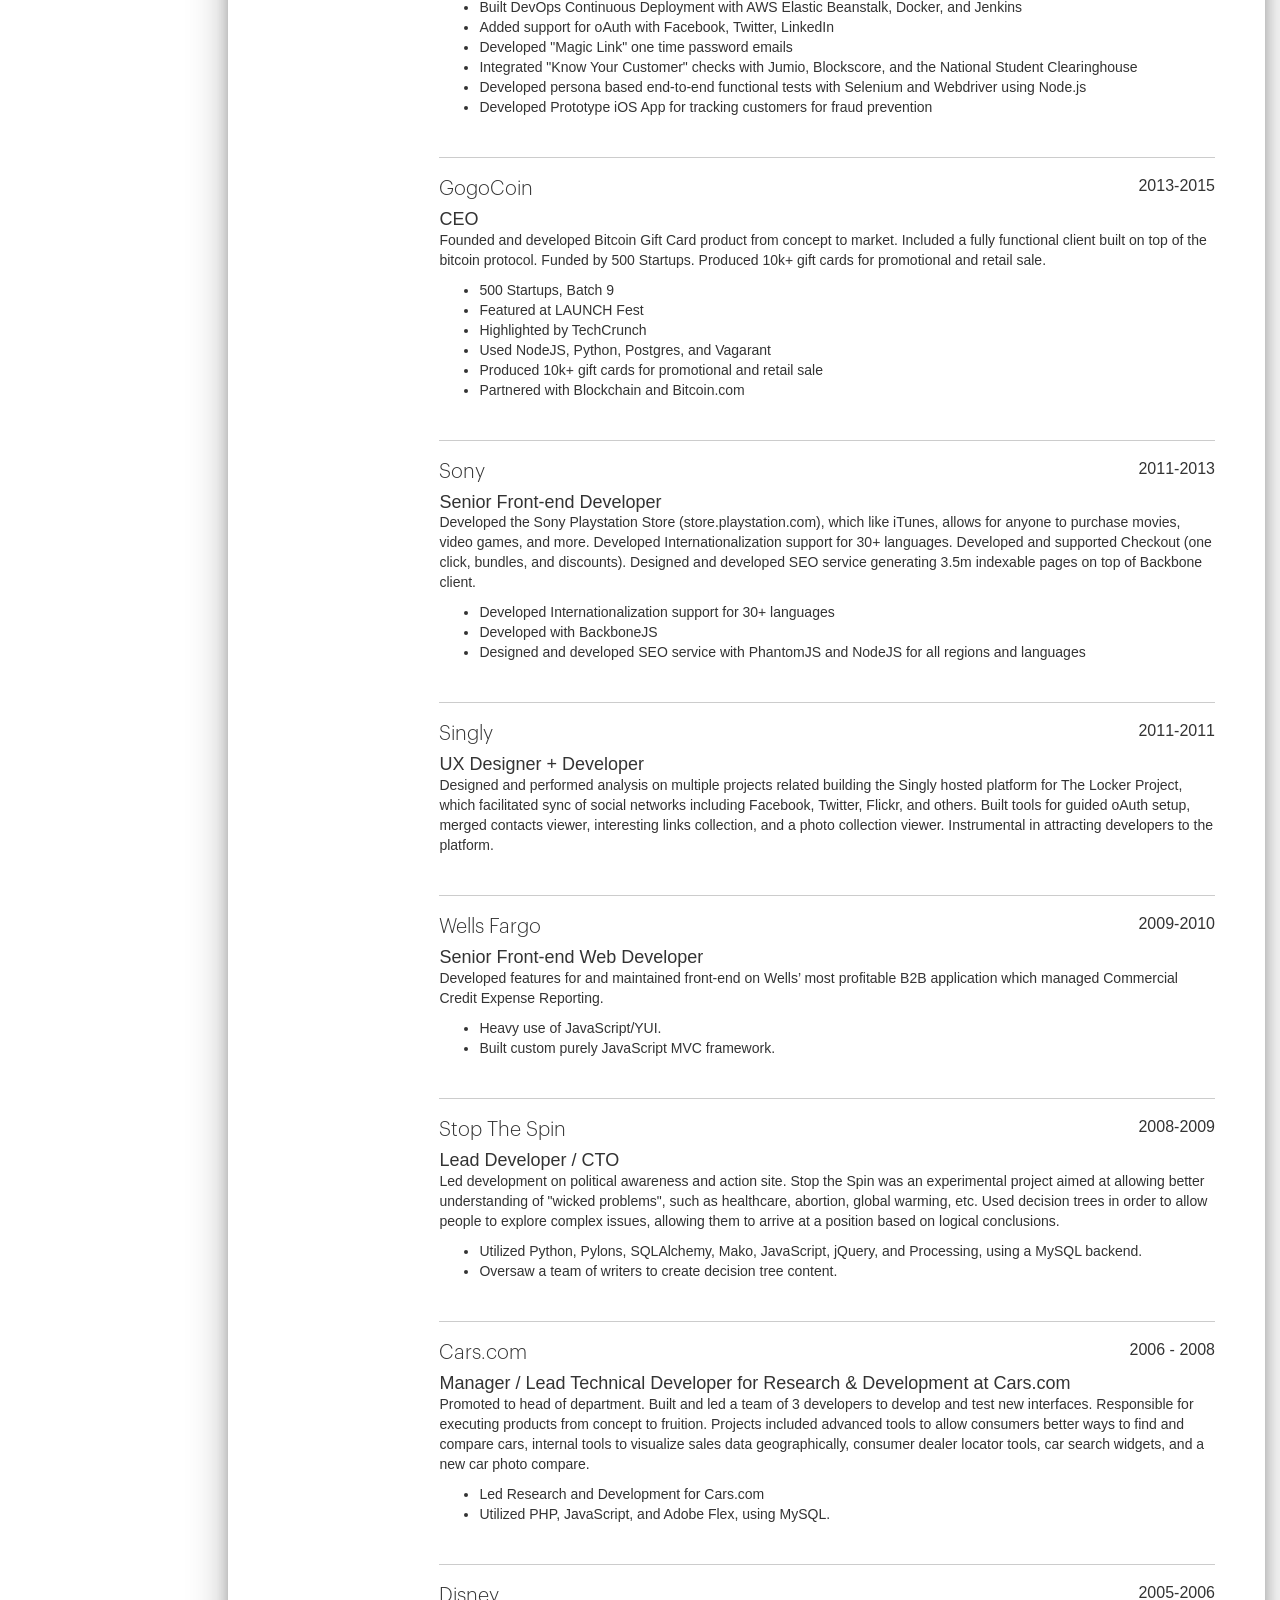
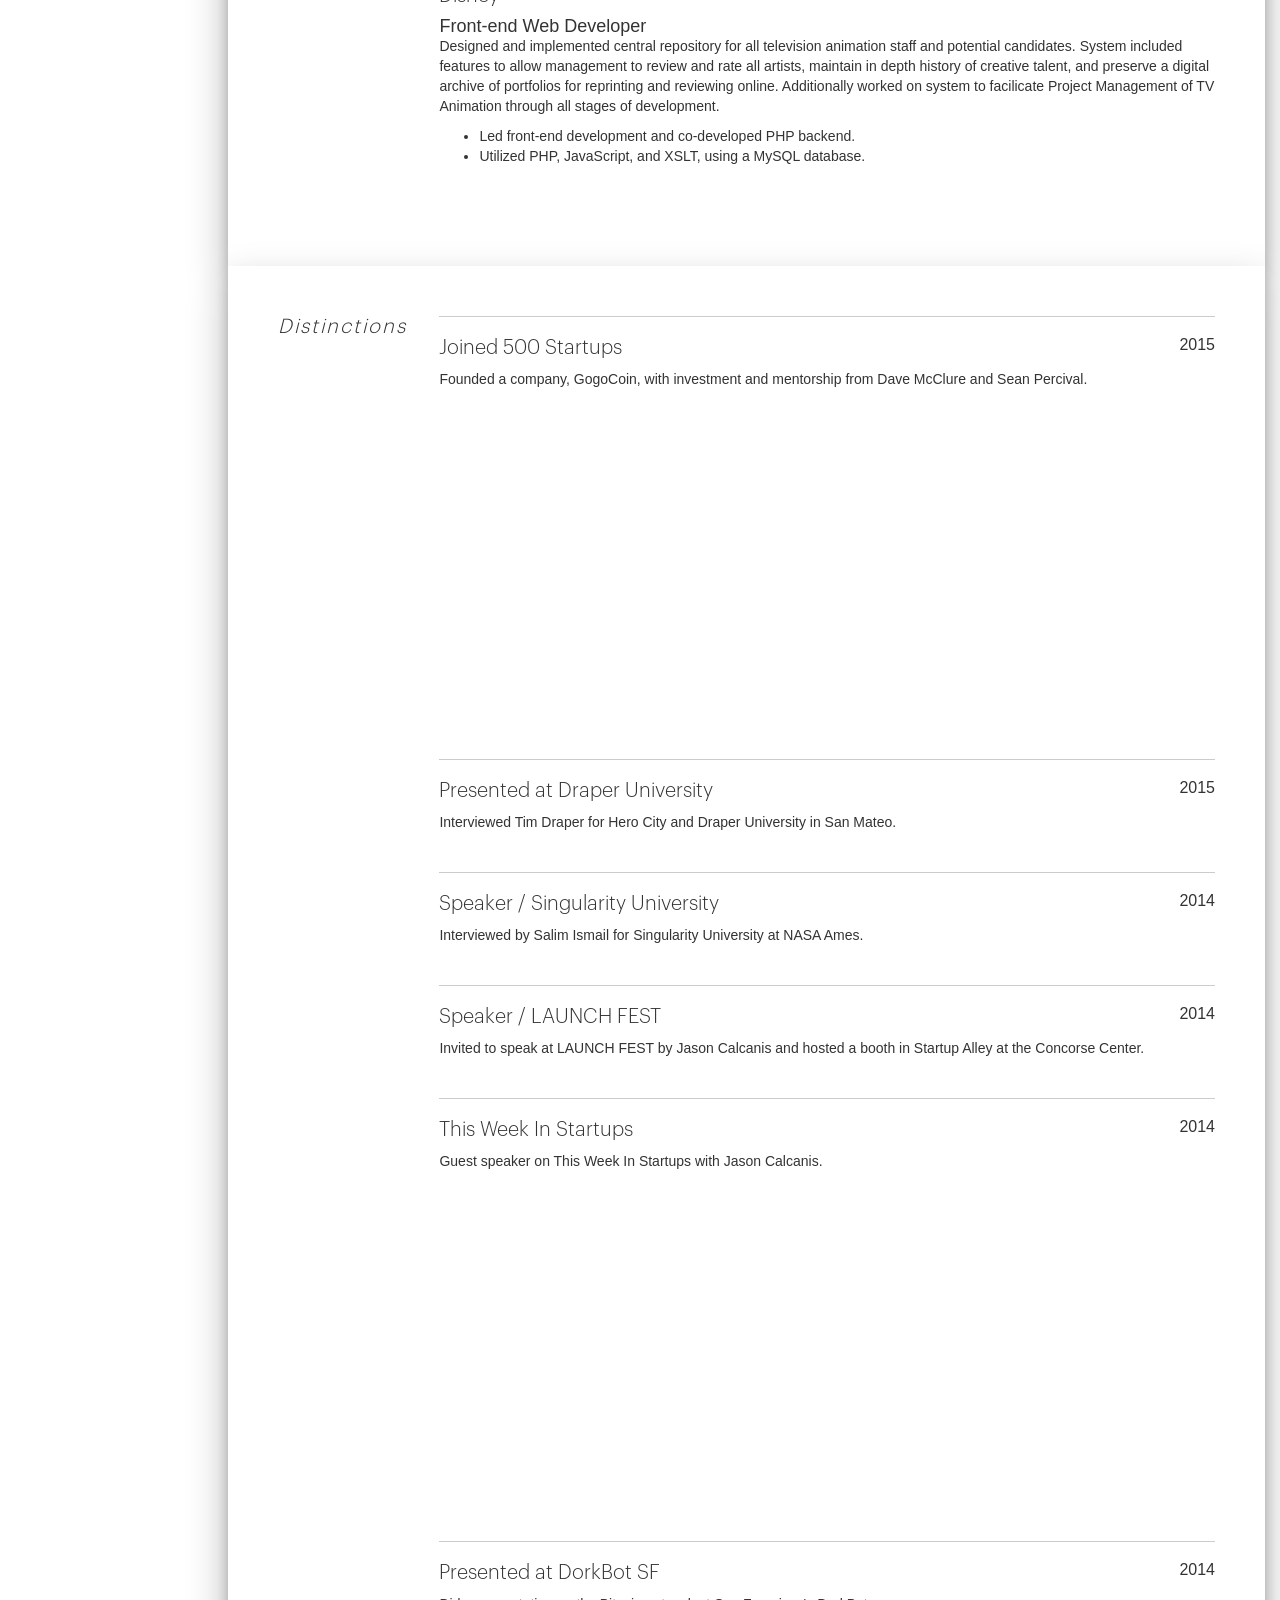
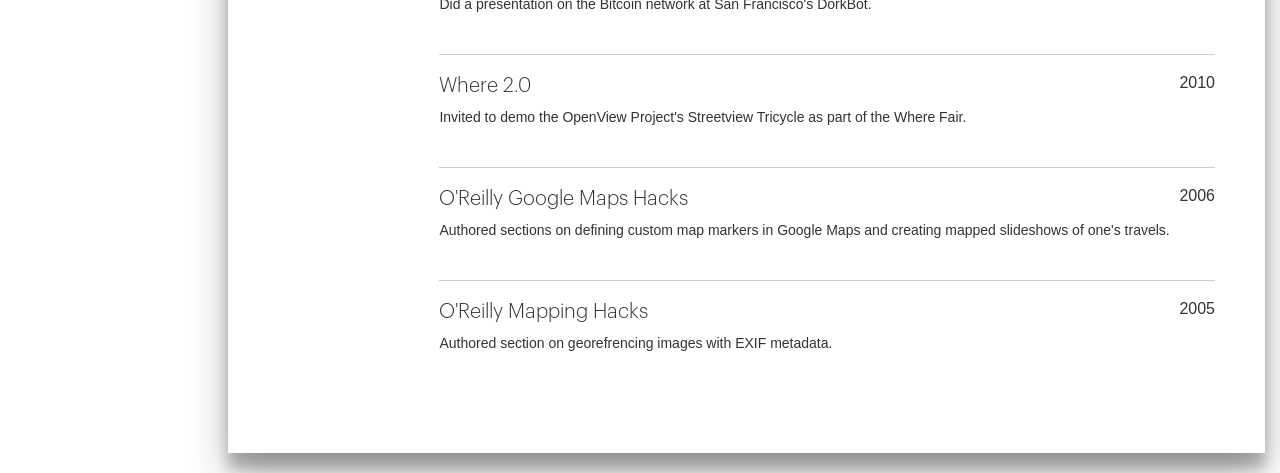
==== commit d9fba2ec: "Copy rework." ====
--- a/index.html
+++ b/index.html
@@ -82,9 +82,9 @@
                   <br/><br/>
                   <ul>
                     <li>Worked for giants of media Hulu, Sony, and Walt Disney</li>
-
+                    <li>Deployed releases of Hulu to Xbox, Playstation, Samsung, LG, and Vizio TVs</li>
                     <li>Raised capital from 500 Startups as a Founder of GogoCoin</li>
-                    <li>Most recently used ReactJS / Django at FinTech Startup, SelfScore to failicate their MasterCard for International Student product</li>
+                    <li>Built underwriting systems for Consumer Credit Cards</li>
                     <li>Led Front-end Dev for Wells Fargo's most profitable B2B Product</li>
                   </ul>
                 </div>
@@ -199,15 +199,15 @@
                         <h4>2015-2016</h4>
                         <h2>SelfScore</h2>
                         <h3>Senior Front-end Developer</h3>
-                        <p>Developed a Credit Card Dashboard using React and SCSS for the frontend, and Django / Python REST APIs for the backend. Designed and built underwriting pipeline for user from being pre-qualified through approved.</p>
+                        <p>Developed Credit Card Dashboard using React and SCSS for the front-end, and Django / Python REST APIs for the backend. Designed and built financial underwriting pipeline for customers from being pre-qualified through approved.</p>
                         <ul class="highlights"> 
-                          <li>Developed ReactJS Customer Dashboard</li> 
-                          <li>Created CRM for underwriting process with Django</li>
+                          <li>Built ReactJS Customer Finance Dashboard</li> 
+                          <li>Developed underwriting process with Python/Django</li>
                           <li>Built DevOps Continuous Deployment with AWS Elastic Beanstalk, Docker, and Jenkins</li>
                           <li>Added support for oAuth with Facebook, Twitter, LinkedIn</li>
                           <li>Developed "Magic Link" one time password emails</li>
                           <li>Integrated "Know Your Customer" checks with Jumio, Blockscore, and the National Student Clearinghouse</li>
-                          <li>Created persona based end-to-end functional tests with Selenium and Webdriver using Node.js</li>
+                          <li>Developed persona based end-to-end functional tests with Selenium and Webdriver using Node.js</li>
                           <li>Developed Prototype iOS App for tracking customers for fraud prevention</li>
                         </ul> 
 
@@ -216,7 +216,7 @@
                         <h4>2013-2015</h4>
                         <h2>GogoCoin</h2>
                         <h3>CEO</h3>
-                        <p>Founded and developed Bitcoin Gift Card product from concept to market. Included a fully functional client built on top of </p>
+                        <p>Founded and developed Bitcoin Gift Card product from concept to market. Included a fully functional client built on top of the bitcoin protocol. Funded by 500 Startups. Produced 10k+ gift cards for promotional and retail sale.</p>
                         <ul class="highlights"> 
                           <li>500 Startups, Batch 9</li> 
                           <li>Featured at LAUNCH Fest</li>
@@ -230,7 +230,7 @@
                         <h4>2011-2013</h4>
                         <h2>Sony</h2>
                         <h3>Senior Front-end Developer</h3>
-                        <p>Developed the Sony Playstation Store, which like iTunes, allows for anyone to purchase movies, video games, and more.</p>
+                        <p>Developed the Sony Playstation Store (store.playstation.com), which like iTunes, allows for anyone to purchase movies, video games, and more. Developed Internationalization support for 30+ languages. Developed and supported Checkout (one click, bundles, and discounts). Designed and developed SEO service generating 3.5m indexable pages on top of Backbone client.</p>
                         <ul class="highlights"> 
                           <li>Developed Internationalization support for 30+ languages</li> 
                           <li>Developed with BackboneJS</li>
@@ -241,17 +241,17 @@
                         <h4>2011-2011</h4>
                         <h2>Singly</h2>
                         <h3>UX Designer + Developer</h3>
-                        <p>Designed and did analysis on multiple projects related building the Singly hosted platform for The Locker Project (http://lockerproject.org/). Did development on an interactive guided setup, a merged contacts viewer, an intesting links collection, and a photo collection viewer.</p>
+                        <p>Designed and performed analysis on multiple projects related building the Singly hosted platform for The Locker Project, which facilitated sync of social networks including Facebook, Twitter, Flickr, and others. Built tools for guided oAuth setup, merged contacts viewer,  interesting links collection, and a photo collection viewer. Instrumental in attracting developers to the platform.</p>
                       </div>
 
                       <div class="job"> 
                         <h4>2009-2010</h4> 
                         <h2>Wells Fargo</h2> 
                         <h3>Senior Front-end Web Developer</h3> 
-                        <p>Developing applications and sales tools for commercial credit tools for the Comercial Services branch of Wells Fargo.</p> 
+                        <p>Developed features for and maintained front-end on Wells’ most profitable B2B application which managed Commercial Credit Expense Reporting.</p> 
                         <ul class="highlights"> 
                           <li>Heavy use of JavaScript/YUI.</li> 
-                          <li>Built custom purely JavaScript MVC framework.</li> 
+                          <li>Built custom purely JavaScript MVC framework.</li>
                         </ul> 
                       </div> 
                       
@@ -270,23 +270,22 @@
                         <h4>2006 - 2008</h4> 
                         <h2>Cars.com</h2> 
                         <h3>Manager / Lead Technical Developer for Research &amp; Development at Cars.com</h3> 
-                        <p>Promoted to head of department. Built and led a team of three developers to pursue potential new interfaces for Cars.com &amp; NewCars.com. Responsible for executing products from concept to frutition. Projects included (but not limited to) advanced tools to allow consumers better ways to find and compare cars, internal tools to visualize sales data geographically, consumer dealer locator tools, car search widgets, and a new car photo compare.</p>
+                        <p>Promoted to head of department. Built and led a team of 3 developers to develop and test new interfaces. Responsible for executing products from concept to fruition. Projects included advanced tools to allow consumers better ways to find and compare cars, internal tools to visualize sales data geographically, consumer dealer locator tools, car search widgets, and a new car photo compare.</p>
                         <ul class="highlights">
                           <li>Led Research and Development for Cars.com</li>
                           <li>Utilized PHP, JavaScript, and Adobe Flex, using MySQL.</li>
-                        </ul> 
-                      </div> 
+                        </ul>
+                      </div>
                       
                       <div class="job">
-                        <h4>2005-2006</h4> 
-                        <h2>Disney</h2> 
-                        <h3>Front-end Web Developer</h3> 
-                        <p>Designed and implemented a central repository for all television animation staff and potential candidates. System included features to allow management to review and rate all artists, maintain in depth history of creative talent, and preserve a digital archive of portfolios for reprinting and reviewing online.</p> 
-                        <ul class="highlights"> 
-                          <li>Led front-end development and co-developed PHP backend.</li> 
-                          <li>Initiated adoption of Web 2.0 style UI practices.</li> 
-                          <li>Utilized PHP, JavaScript, and XSLT, using a MySQL database.</li> 
-                        </ul> 
+                        <h4>2005-2006</h4>
+                        <h2>Disney</h2>
+                        <h3>Front-end Web Developer</h3>
+                        <p>Designed and implemented central repository for all television animation staff and potential candidates. System included features to allow management to review and rate all artists, maintain in depth history of creative talent, and preserve a digital archive of portfolios for reprinting and reviewing online. Additionally worked on system to facilicate Project Management of TV Animation through all stages of development.</p>
+                        <ul class="highlights">
+                          <li>Led front-end development and co-developed PHP backend.</li>
+                          <li>Utilized PHP, JavaScript, and XSLT, using a MySQL database.</li>
+                        </ul>
                       </div>
 
                   </div>
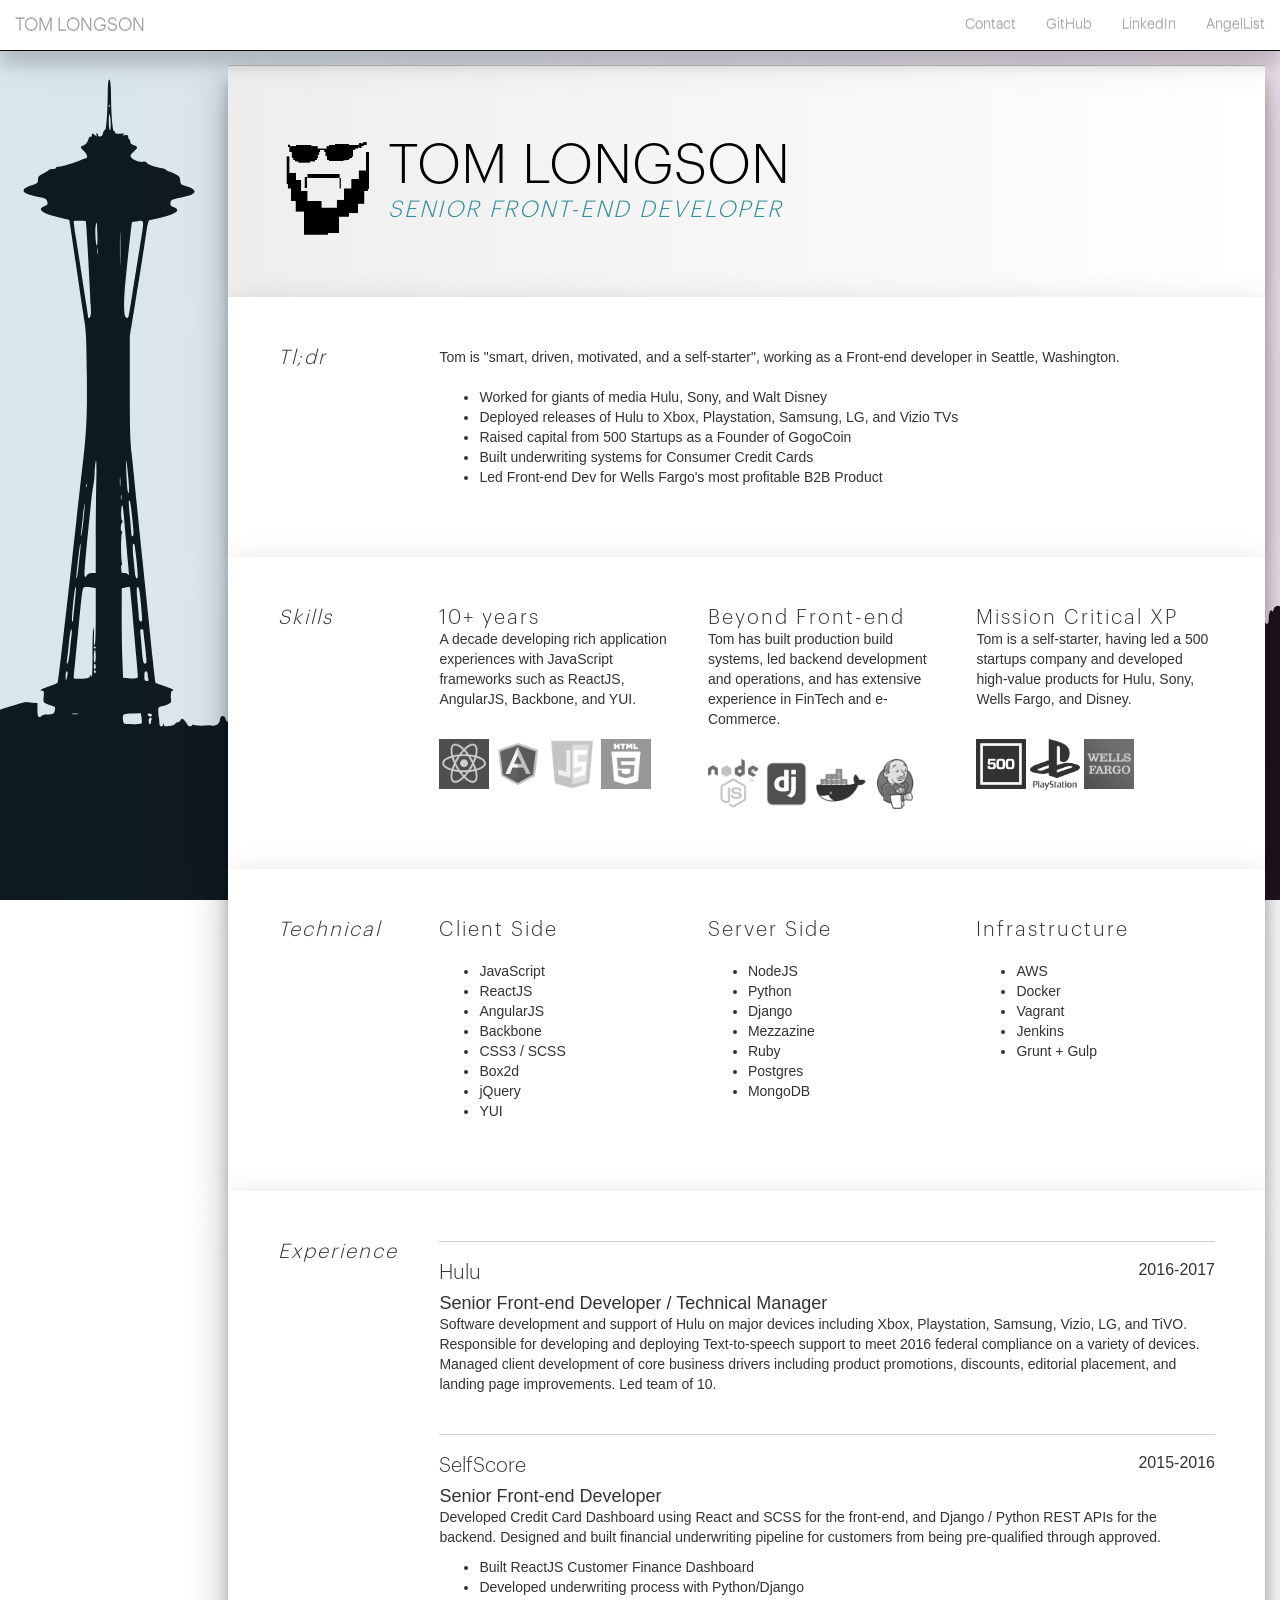
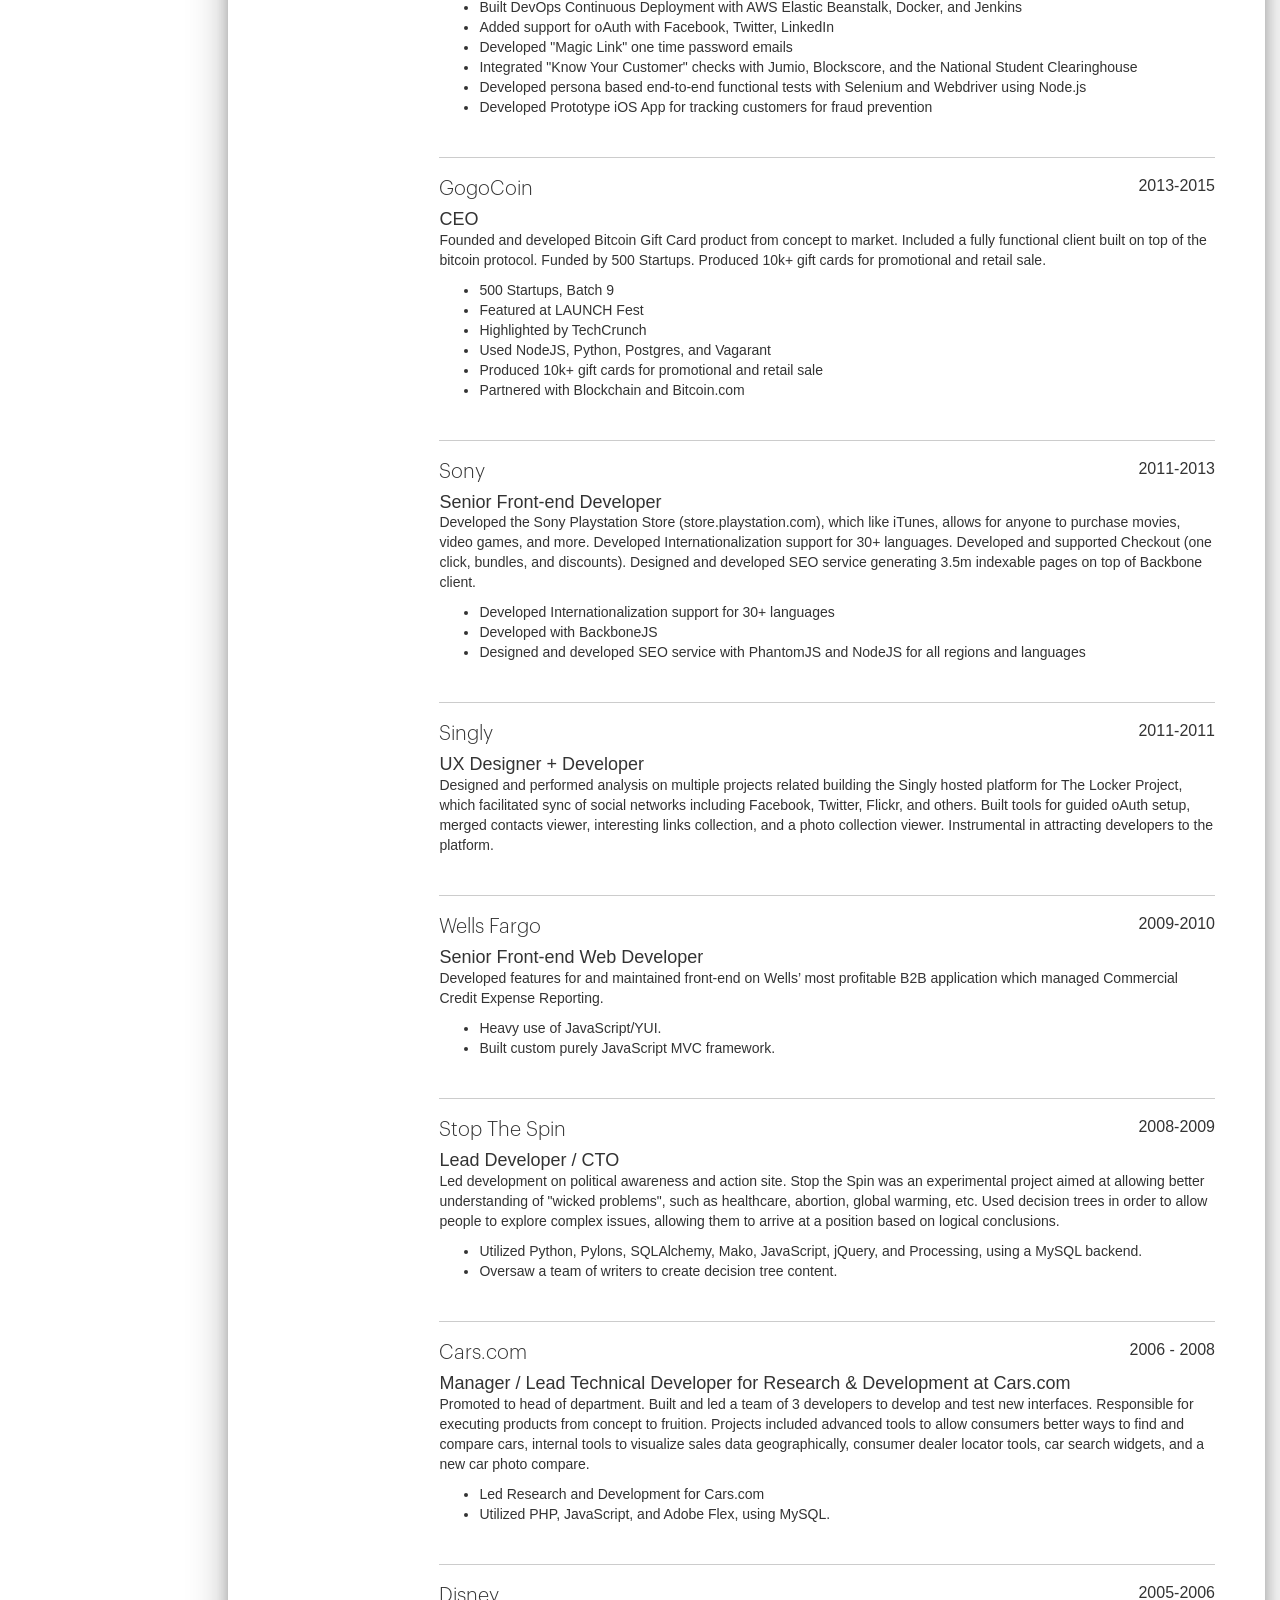
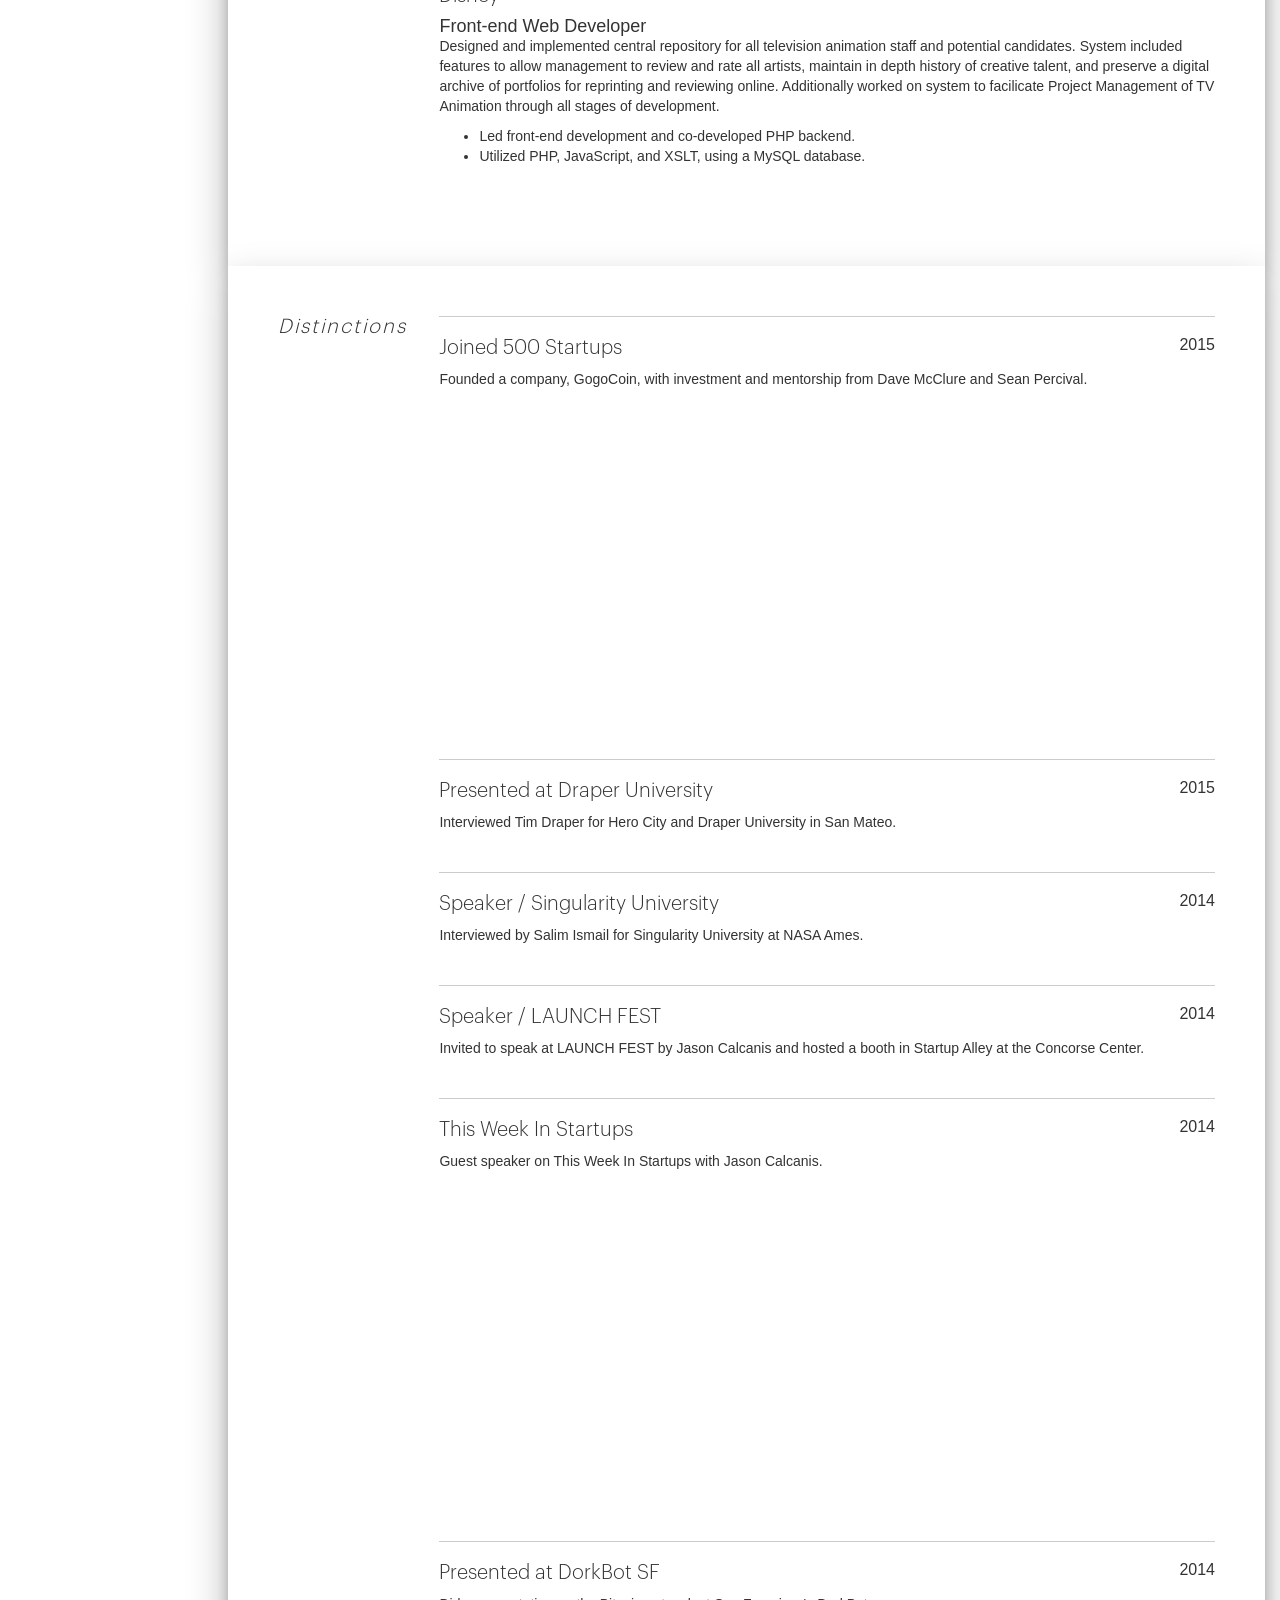
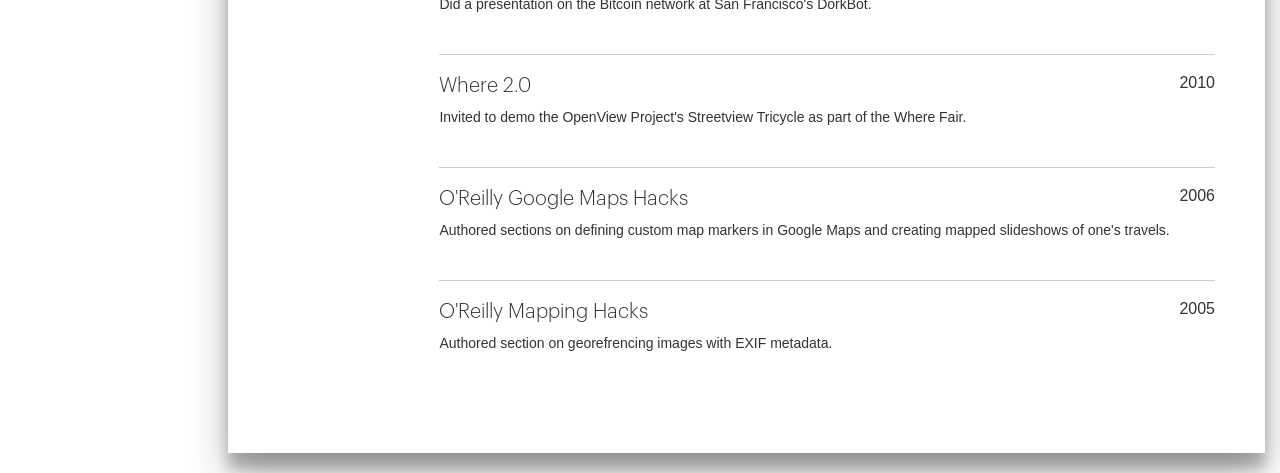
==== commit b8db5701: "Fixing typo reported by Slone." ====
--- a/index.html
+++ b/index.html
@@ -119,12 +119,11 @@
                       </div>
                       <div class="col-md-4">
                         <h2>Mission Critical XP</h2>
-                        <p>Tom is a self-starter, having led a 500 startups company and as well as worked on high-value products for Sony and Wells Fargo.</p>
+                        <p>Tom is a self-starter, having led a 500 startups company and developed high-value products for Hulu, Sony, Wells Fargo, and Disney.</p>
                         <br/>
                         <img class="icon" src="img/500.png" />
                         <img class="icon" src="img/sony.png" />
                         <img class="icon" src="img/wellsfargo.gif" />
-
                       </div>
                     </div>
                   </div>
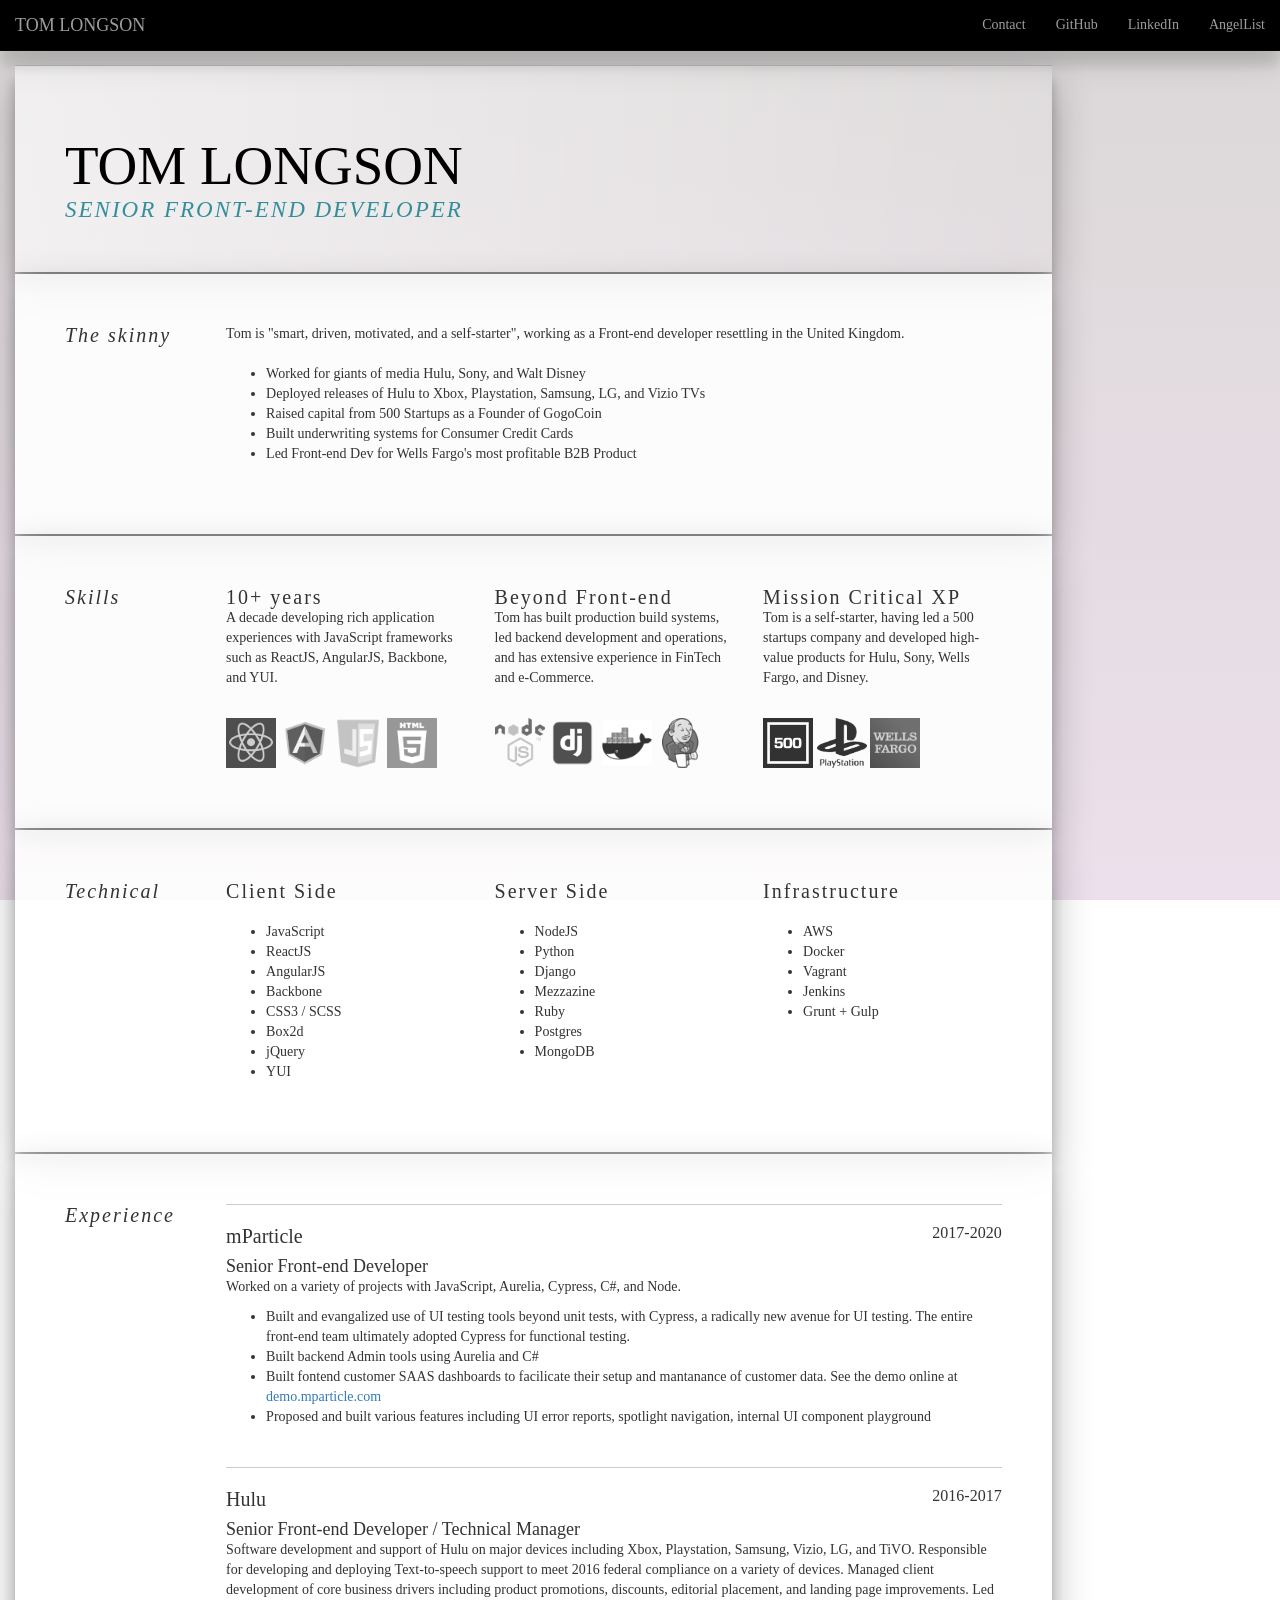
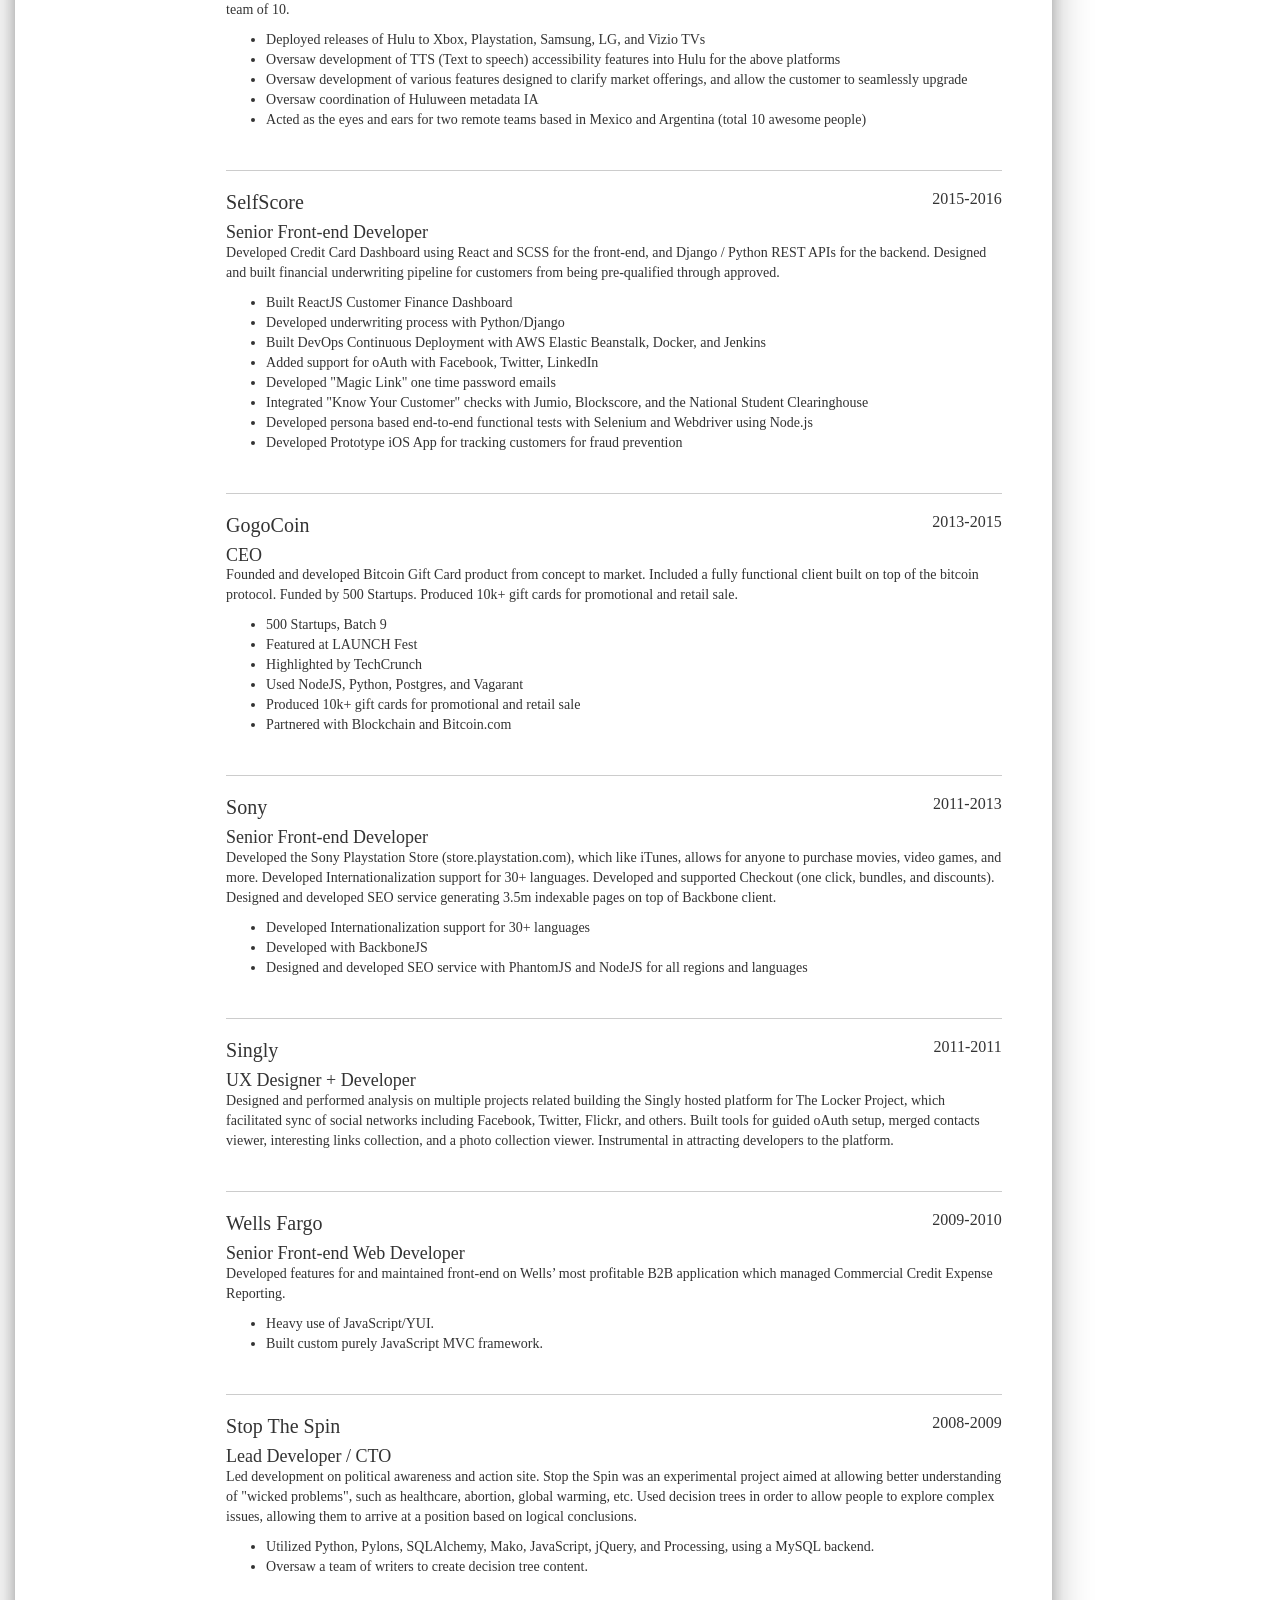
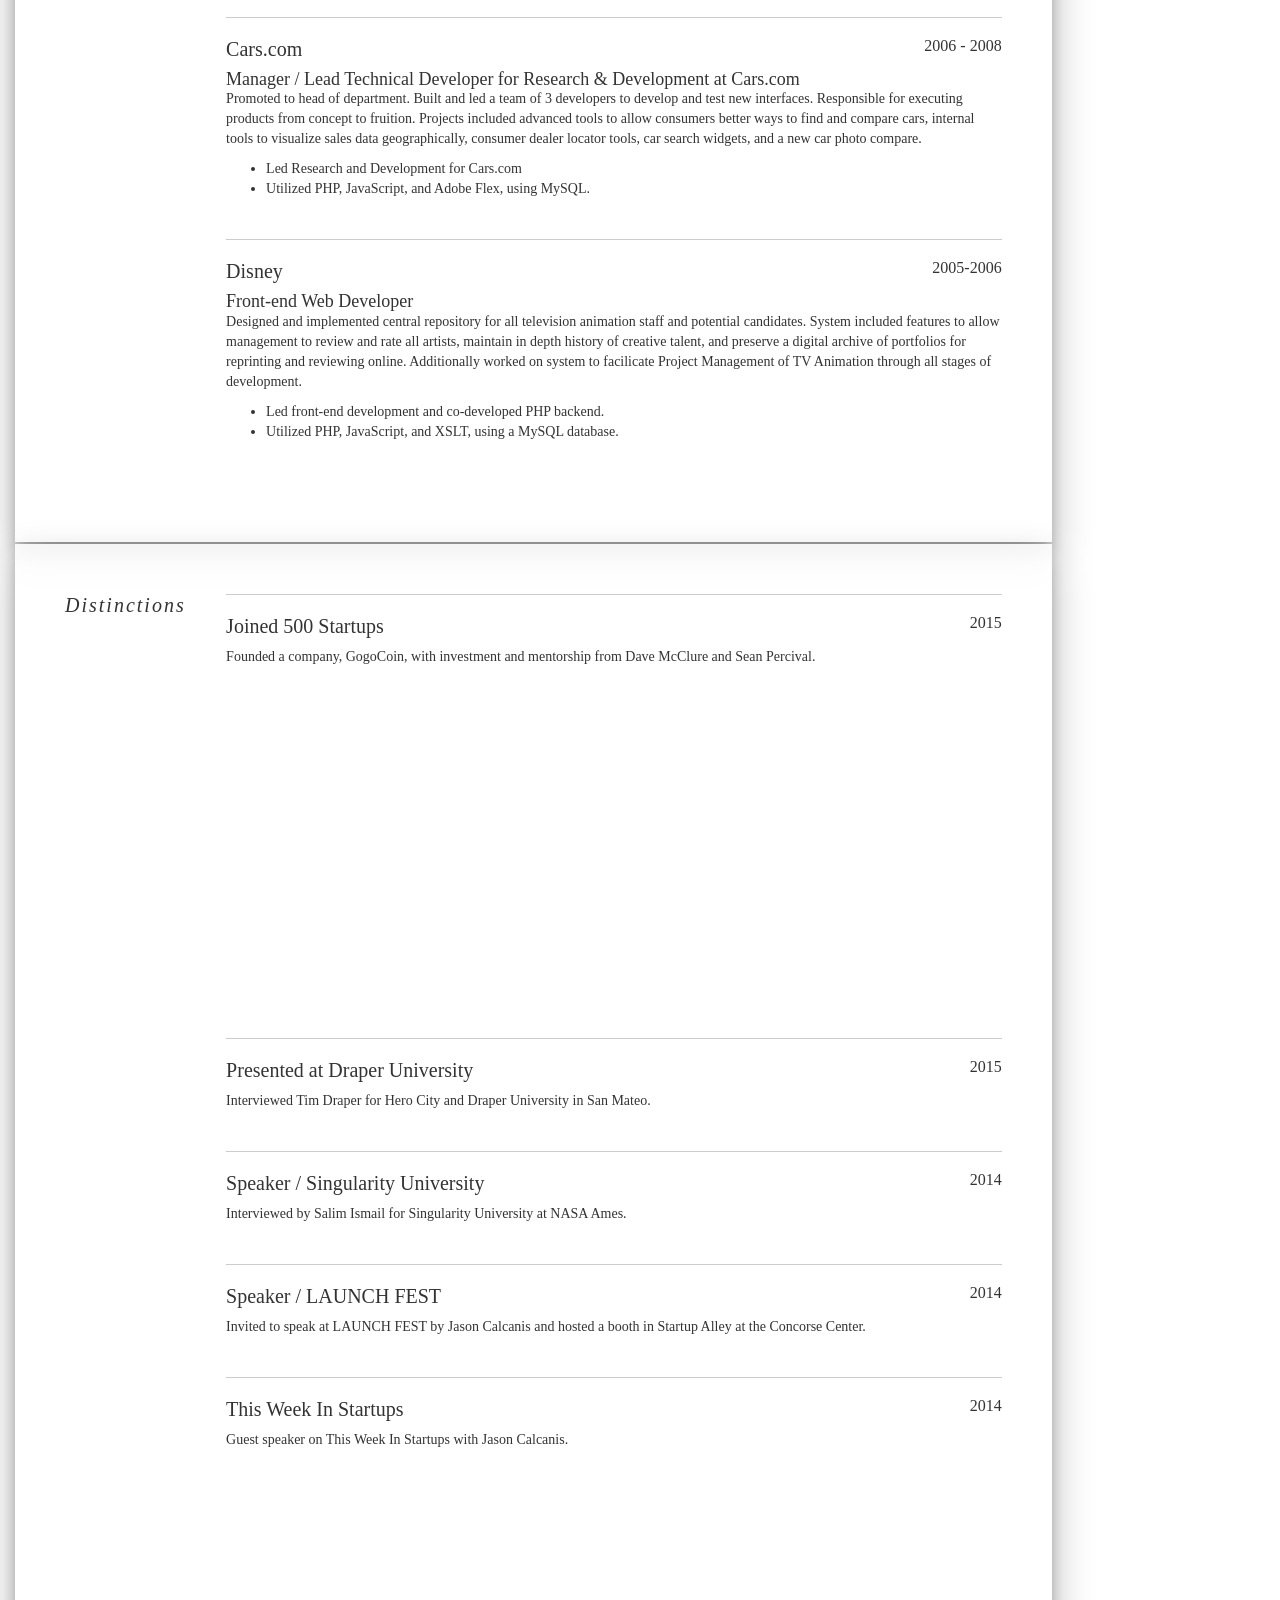
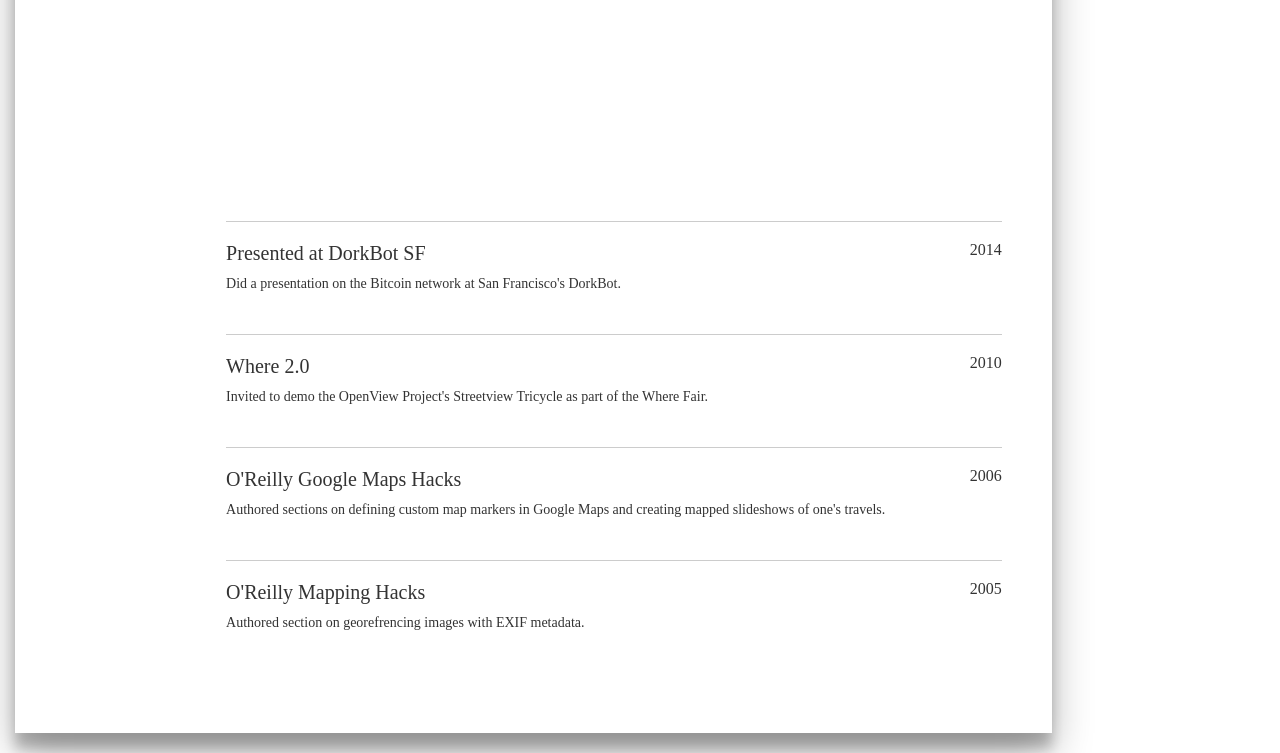
==== commit 7707cd93: "EU->UK" ====
--- a/index.html
+++ b/index.html
@@ -56,7 +56,6 @@
     <div class="container-fluid">
       <!-- Example row of columns -->
       <div class="row">
-        <div class="col-md-2"></div>
         <div class="col-md-10">
         <div class="card">
           <div class="card-content">
@@ -74,11 +73,11 @@
               <section>
               <div class="row">
                 <div class="col-md-2">
-                  <h2>Tl;dr</h2>
+                  <h2>The skinny</h2>
                 </div>
 
                 <div class="col-md-10">
-                  Tom is "smart, driven, motivated, and a self-starter", working as a Front-end developer in Seattle, Washington.
+                  Tom is "smart, driven, motivated, and a self-starter", working as a Front-end developer resettling in the United Kingdom.
                   <br/><br/>
                   <ul>
                     <li>Worked for giants of media Hulu, Sony, and Walt Disney</li>
@@ -189,11 +188,31 @@
                   </div>
                   <div class="col-md-10">
                     <div class="job">
+                        <h4>2017-2020</h4>
+                        <h2>mParticle</h2>
+                        <h3>Senior Front-end Developer</h3>
+                        <p>Worked on a variety of projects with JavaScript, Aurelia, Cypress, C#, and Node. <!-- TODO: description of company, etc -->
+                          <ul class="highlights">
+                            <li>Built and evangalized use of UI testing tools beyond unit tests, with Cypress, a radically new avenue for UI testing. The entire front-end team ultimately adopted Cypress for functional testing.</li>
+                            <li>Built backend Admin tools using Aurelia and C#</li>
+                            <li>Built fontend customer SAAS dashboards to facilicate their setup and mantanance of customer data. See the demo online at <a href="https://demo.mparticle.com/activity/app">demo.mparticle.com</a></li>
+                            <li>Proposed and built various features including UI error reports, spotlight navigation, internal UI component playground</li>
+                          </ul>
+                        </p>
+                    </div>
+                    <div class="job">
                         <h4>2016-2017</h4>
                         <h2>Hulu</h2>
                         <h3>Senior Front-end Developer / Technical Manager</h3>
                         <p>Software development and support of Hulu on major devices including Xbox, Playstation, Samsung, Vizio, LG, and TiVO. Responsible for developing and deploying Text-to-speech support to meet 2016 federal compliance on a variety of devices. Managed client development of core business drivers including product promotions, discounts, editorial placement, and landing page improvements. Led team of 10.</p>
-                    </div>
+                      <ul class="highlights">
+                        <li>Deployed releases of Hulu to Xbox, Playstation, Samsung, LG, and Vizio TVs</li>
+                        <li>Oversaw development of TTS (Text to speech) accessibility features into Hulu for the above platforms</li>
+                        <li>Oversaw development of various features designed to clarify market offerings, and allow the customer to seamlessly upgrade</li>
+                        <li>Oversaw coordination of Huluween metadata IA</li>
+                        <li>Acted as the eyes and ears for two remote teams based in Mexico and Argentina (total 10 awesome people)</li>
+                      </ul>
+                   </div>
                     <div class="job">
                         <h4>2015-2016</h4>
                         <h2>SelfScore</h2>
--- a/css/main.css
+++ b/css/main.css
@@ -1,17 +1,13 @@
-@font-face {
-  font-family: GraphikLight;
-  src: url("../fonts/Graphik-Light.otf") format("opentype");
-}
-
 body{
    background-color: #fff;
    padding: 0px;
    margin: 0px;
+   font-family: Georgia,"Times New Roman",Times,serif;
  }
 
 #workspace {
   position: fixed;
-  z-index: -2;
+  z-index: -2;å
   top: 0; left: 0; right: 0; bottom: 0;
   padding: 0px;
   margin: 0px;
@@ -29,38 +25,30 @@
   padding: 0px;
   margin: 0px;
   opacity: 0.2;
-  background-image:repeating-linear-gradient(-45deg, #8067B7,#EC87C0);
 }
 
 h2 {
-	font-family: GraphikLight;
 	font-size: 20px;
 	margin: 0; padding: 0;
 	letter-spacing: 2px;
-
+  font-family: Georgia, 'Times New Roman', Times, serif;
 }
 
 nav.navbar {
-	background: #fff;
+	background: rgba(0,0,0,1);
 	color: white;
 	box-shadow: 0 10px 38px rgba(0, 0, 0, 0.10), 0 15px 12px rgba(0, 0, 0, 0.12);
-	font-family: GraphikLight;
-}
+}
+
 
 .beard {
-  float: left; 
-  margin-left: -10px;
-  width: 120px;
-  margin-top: -8px;
+  display: none;
 }
 /* Card Base Style */
 
 .card {
 	margin-top: 65px;
   margin-bottom: 20px;
-}
-
-.card {
 }
 
 /* Card Header */
@@ -70,7 +58,7 @@
   -webkit-animation: slideInTop 1s ease;
           animation: fadeInBottom 2s ease;
 
-	background: linear-gradient(to right, #eee, #fff);
+	background: linear-gradient(to right, rgba(255,255,255,0.6), rgba(255,255,255,0.1));
 
 	border-radius: 0px;
 	overflow: hidden;
@@ -78,6 +66,7 @@
 	font-family: GraphikLight;
 	text-transform: uppercase;
 	padding: 50px;
+  margin-bottom: 2px;
 }
 .card-header h1 {
   color: #000;
@@ -117,8 +106,9 @@
 	padding: 50px;
 	border-radius: 0px;
 	overflow: hidden;
+  margin-bottom: 2px;
 	box-shadow: 0 19px 38px rgba(0, 0, 0, 0.30), 0 15px 12px rgba(0, 0, 0, 0.22);
-	background: #fff;
+	background: rgba(255,255,255,0.9);
 
 	padding-bottom: 60px;
 		-webkit-animation: slideInTop 3s ease;
@@ -349,68 +339,6 @@
     bottom: 0;
   }
 }
-@-webkit-keyframes fadeInBottom {
-  0% {
-    -webkit-transform: translateY(120%);
-            transform: translateY(120%);
-    opacity: 0;
-  }
-  60% {
-    -webkit-transform: translateY(30%);
-            transform: translateY(30%);
-    opacity: 0;
-  }
-}
-@keyframes fadeInBottom {
-  0% {
-    -webkit-transform: translateY(120%);
-            transform: translateY(120%);
-    opacity: 0;
-  }
-  60% {
-    -webkit-transform: translateY(30%);
-            transform: translateY(30%);
-    opacity: 0;
-  }
-}
-@-webkit-keyframes fadeInRight {
-  0% {
-    -webkit-transform: translateX(120%);
-            transform: translateX(120%);
-    opacity: 0;
-  }
-  60% {
-    -webkit-transform: translateX(30%);
-            transform: translateX(30%);
-    opacity: 0;
-  }
-}
-@keyframes fadeInRight {
-  0% {
-    -webkit-transform: translateX(120%);
-            transform: translateX(120%);
-    opacity: 0;
-  }
-  60% {
-    -webkit-transform: translateX(30%);
-            transform: translateX(30%);
-    opacity: 0;
-  }
-}
-@-webkit-keyframes buttonFadeInUp {
-  0% {
-    bottom: 30px;
-    opacity: 0;
-  }
-}
-@keyframes buttonFadeInUp {
-  0% {
-    bottom: 30px;
-    opacity: 0;
-  }
-}
-
-
 
 @-webkit-keyframes gradient1 {
     0%{background-position:0% 50%}
